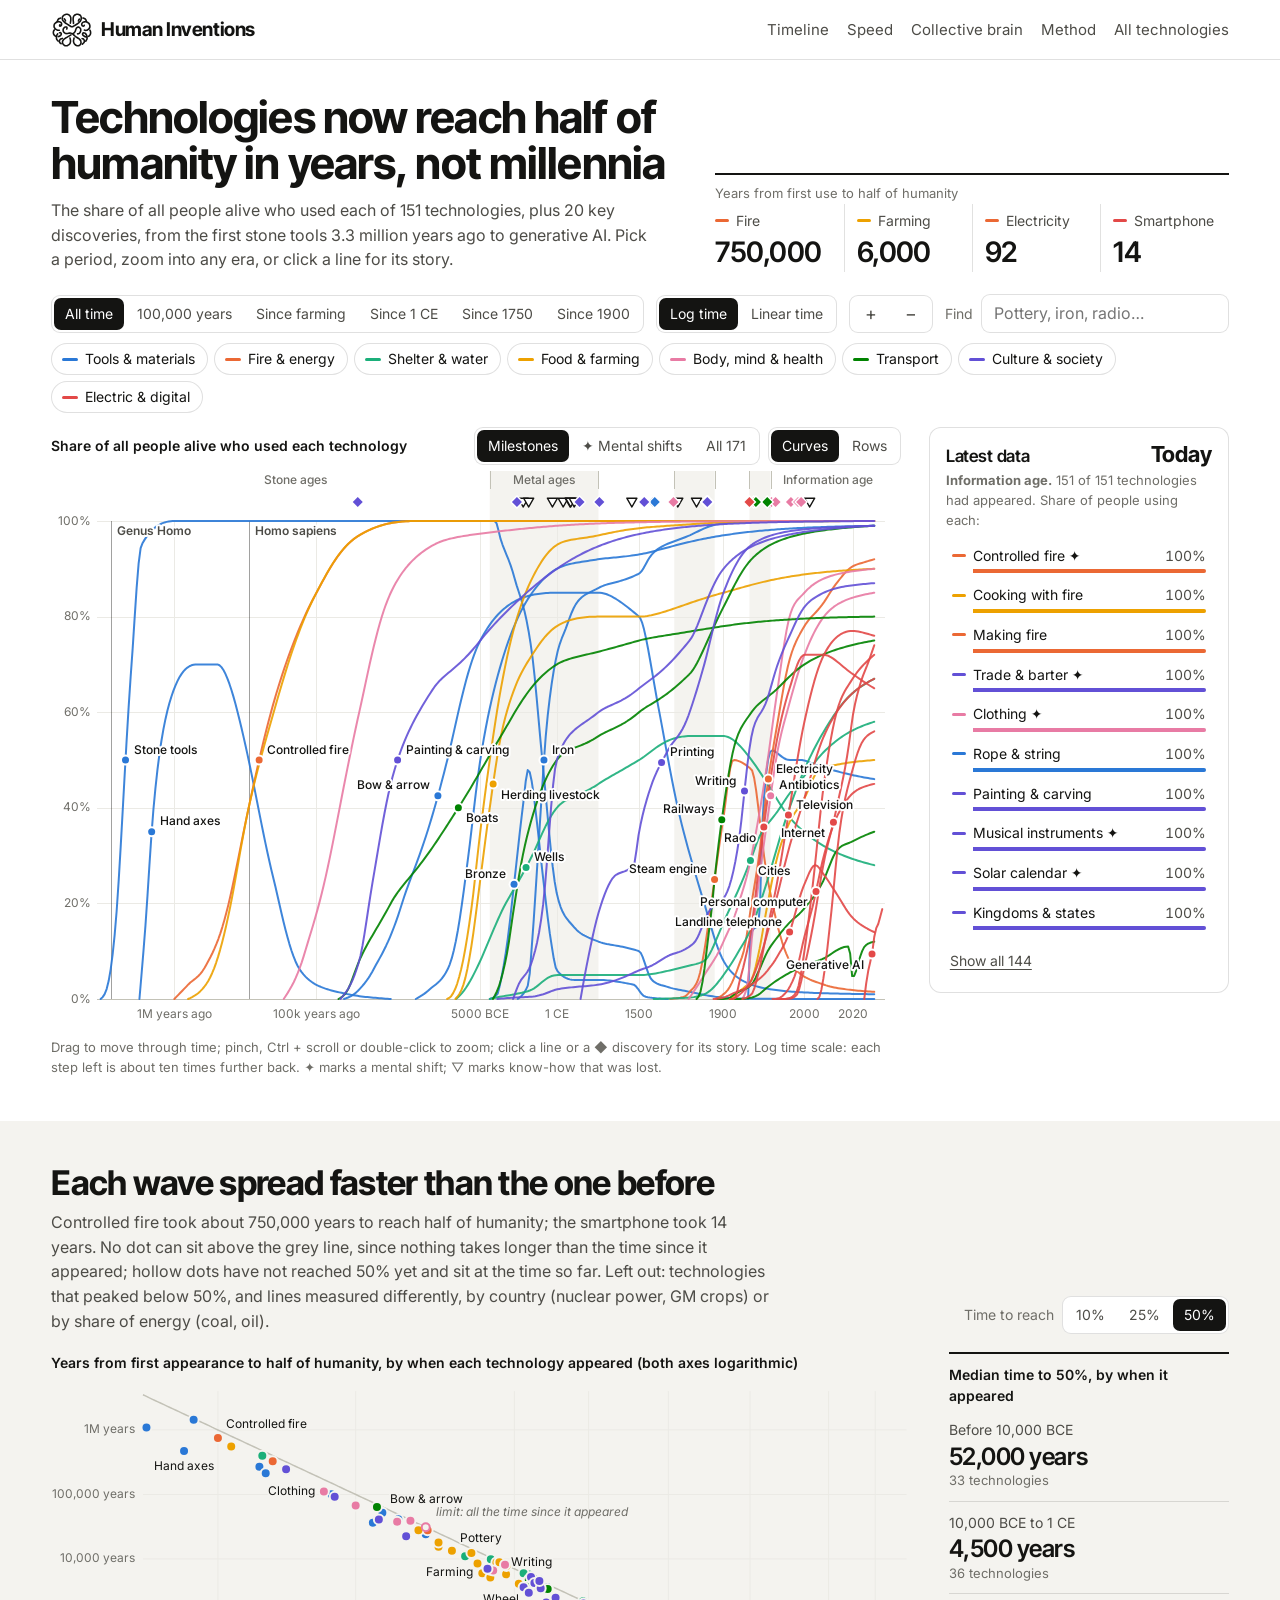
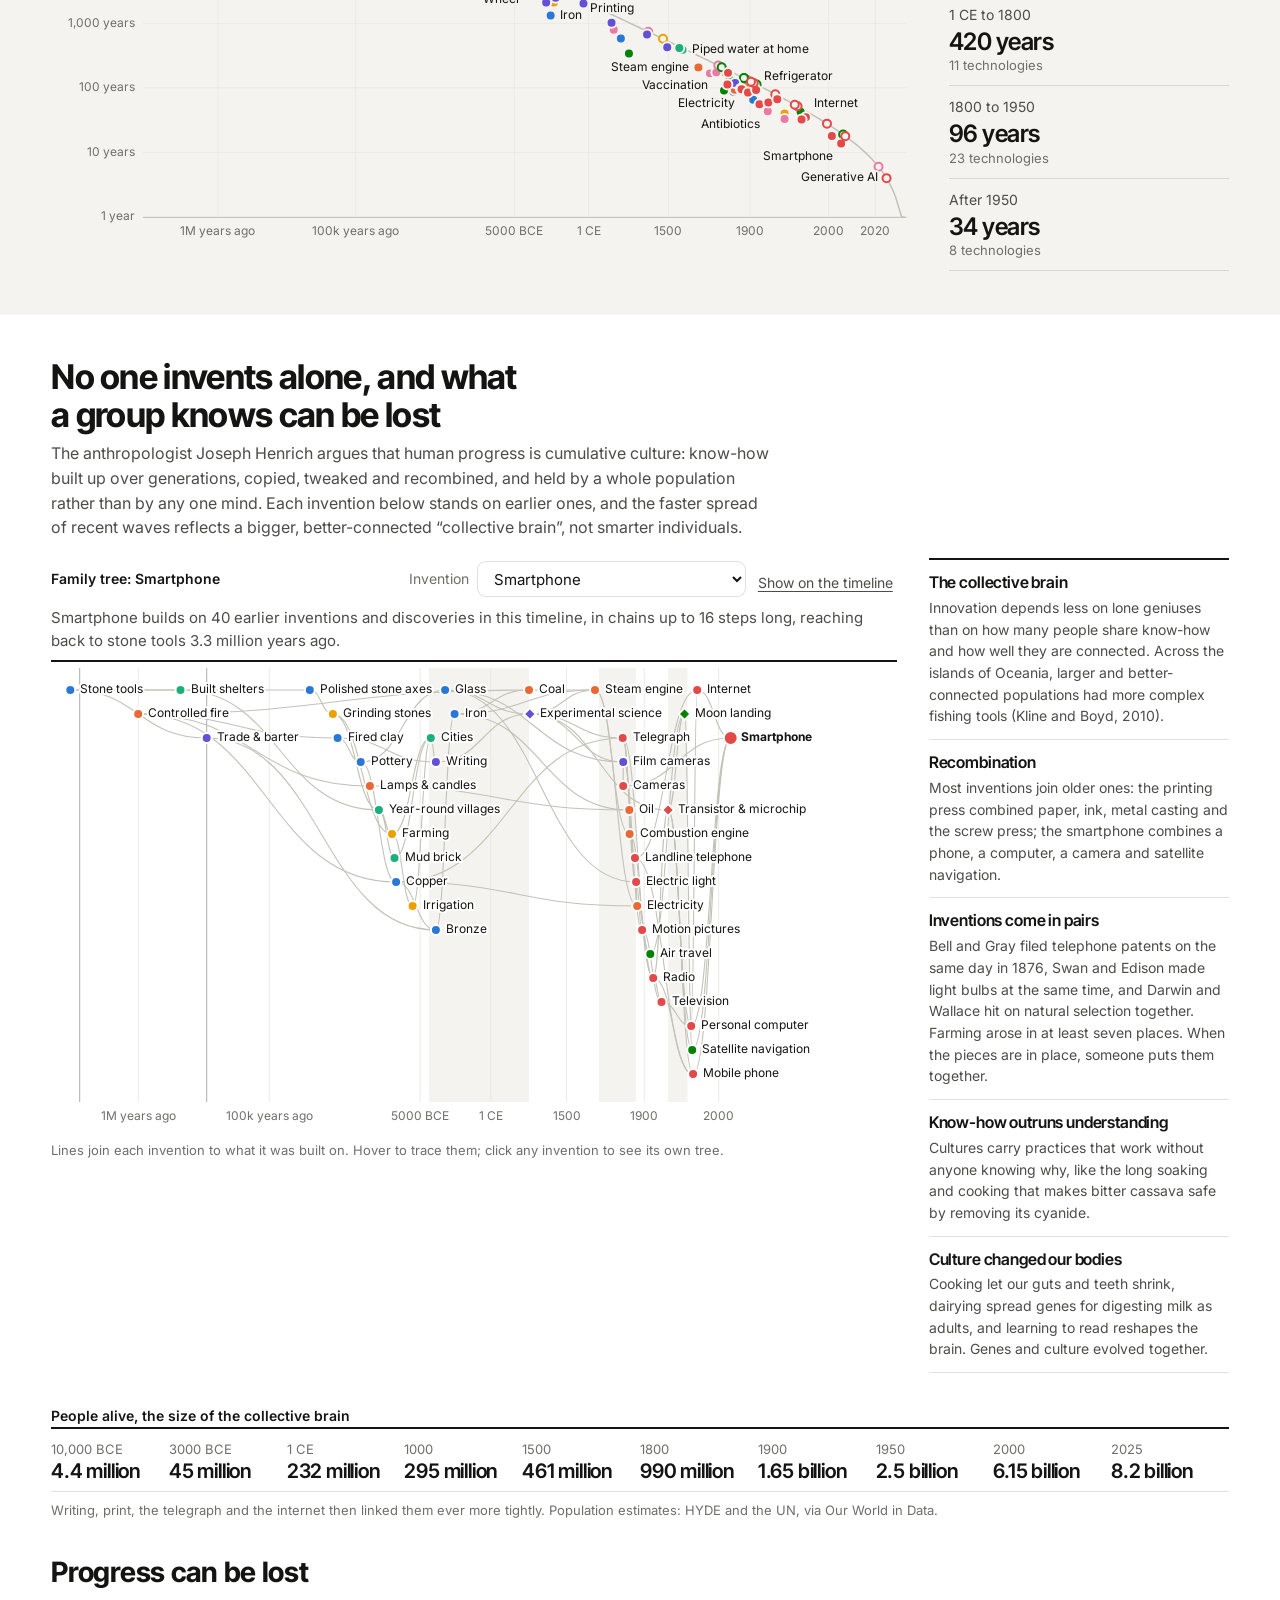
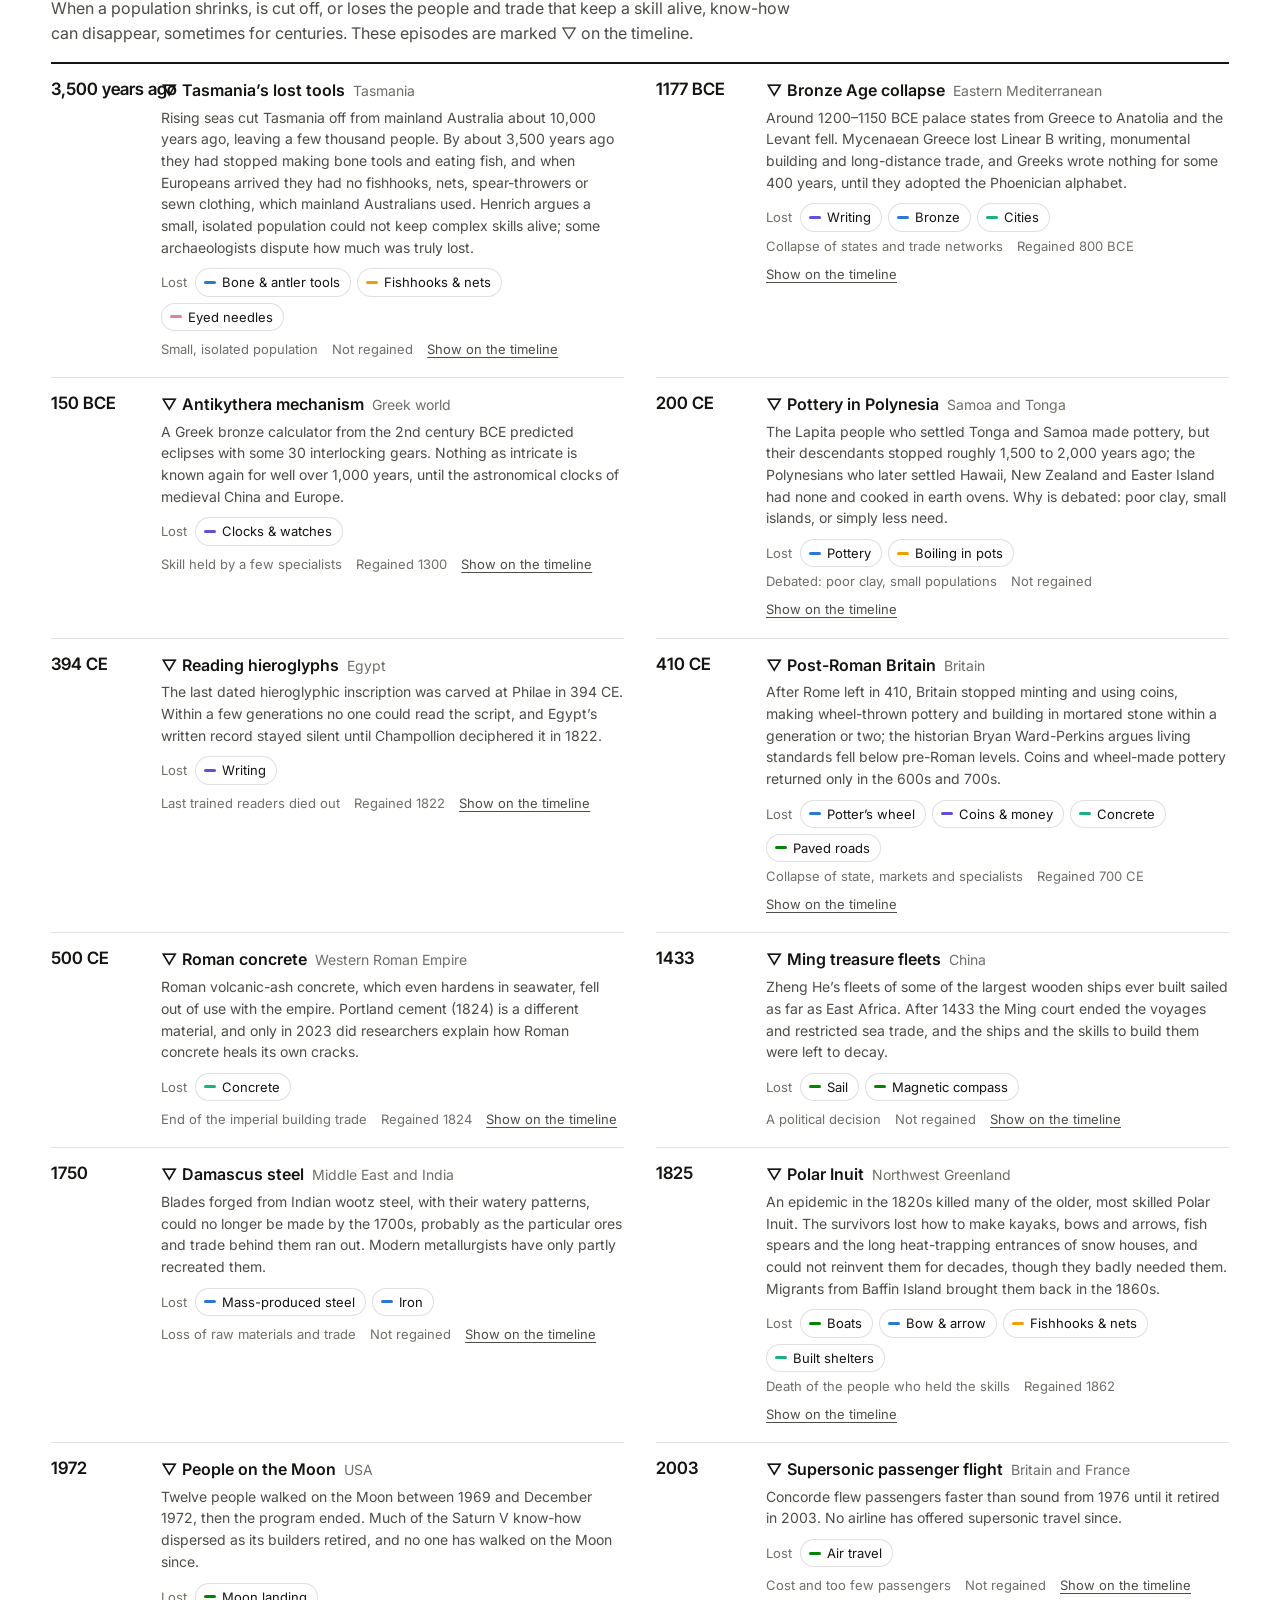
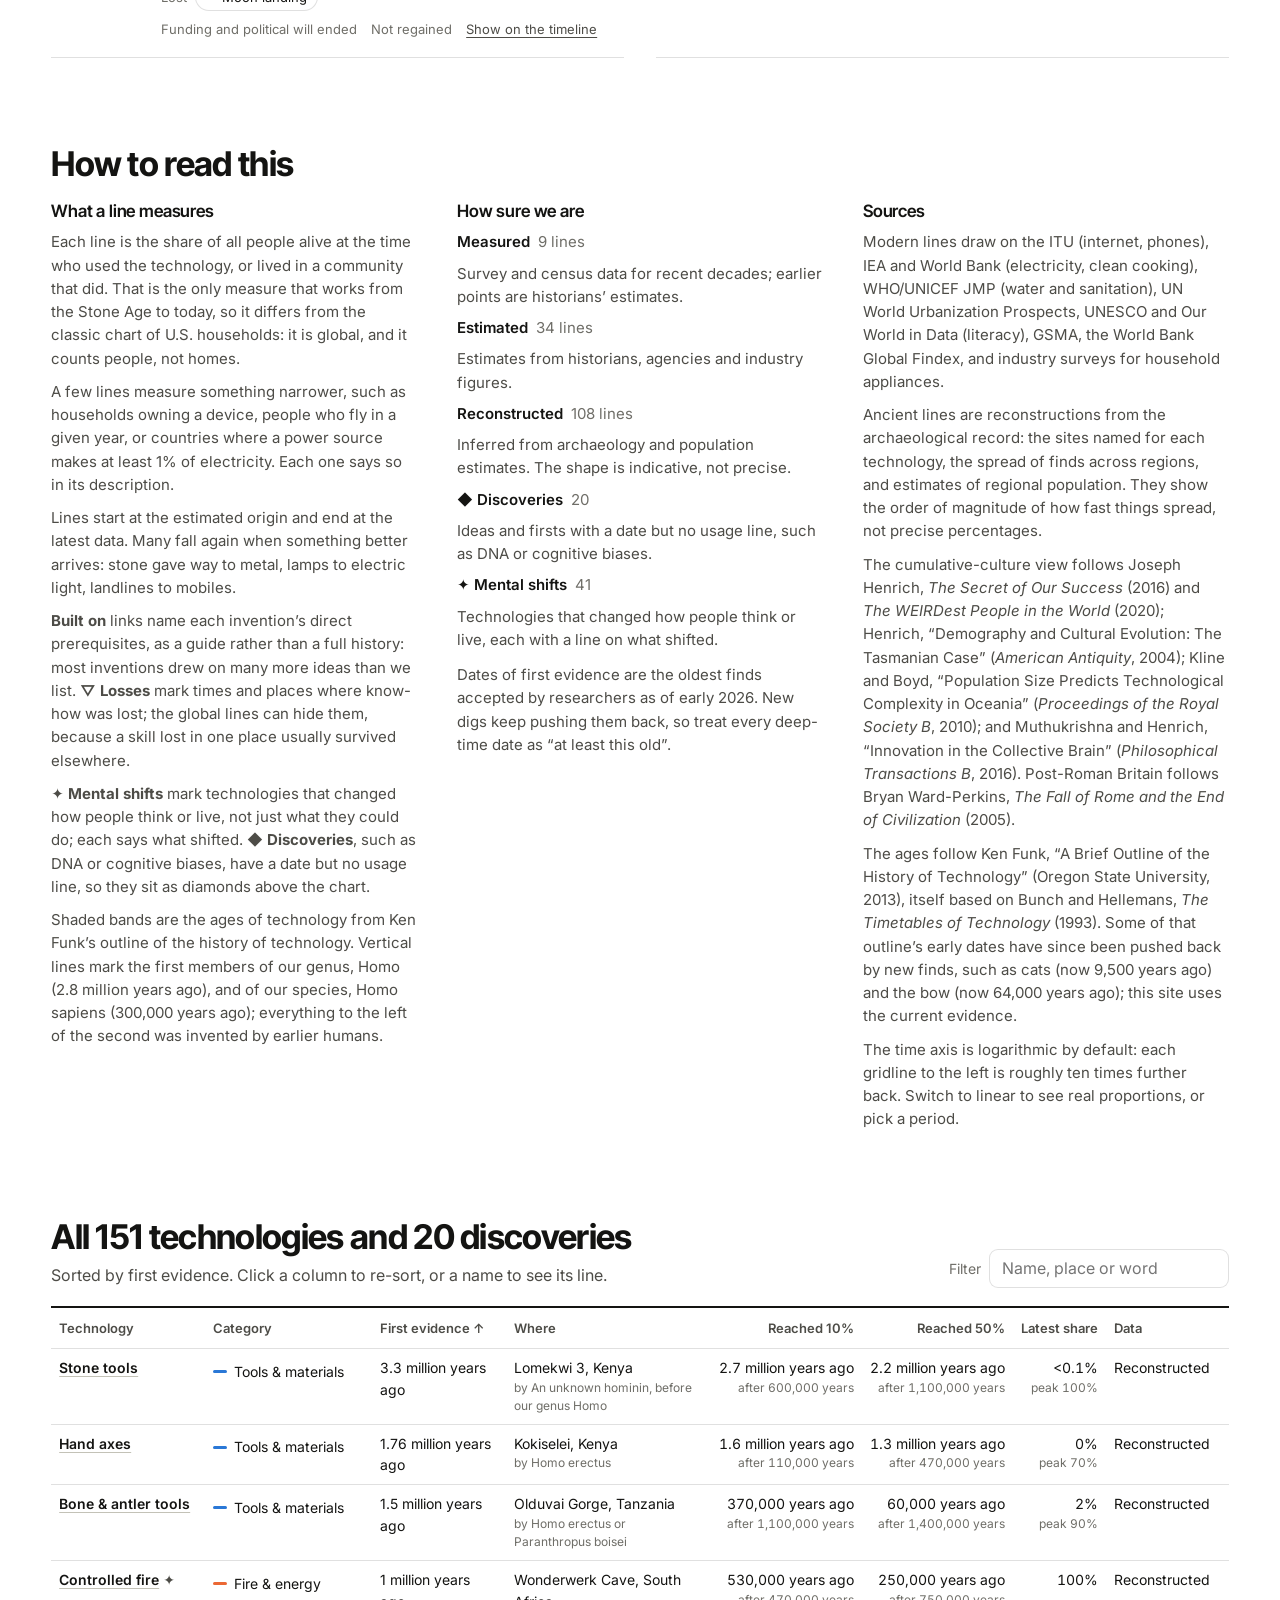
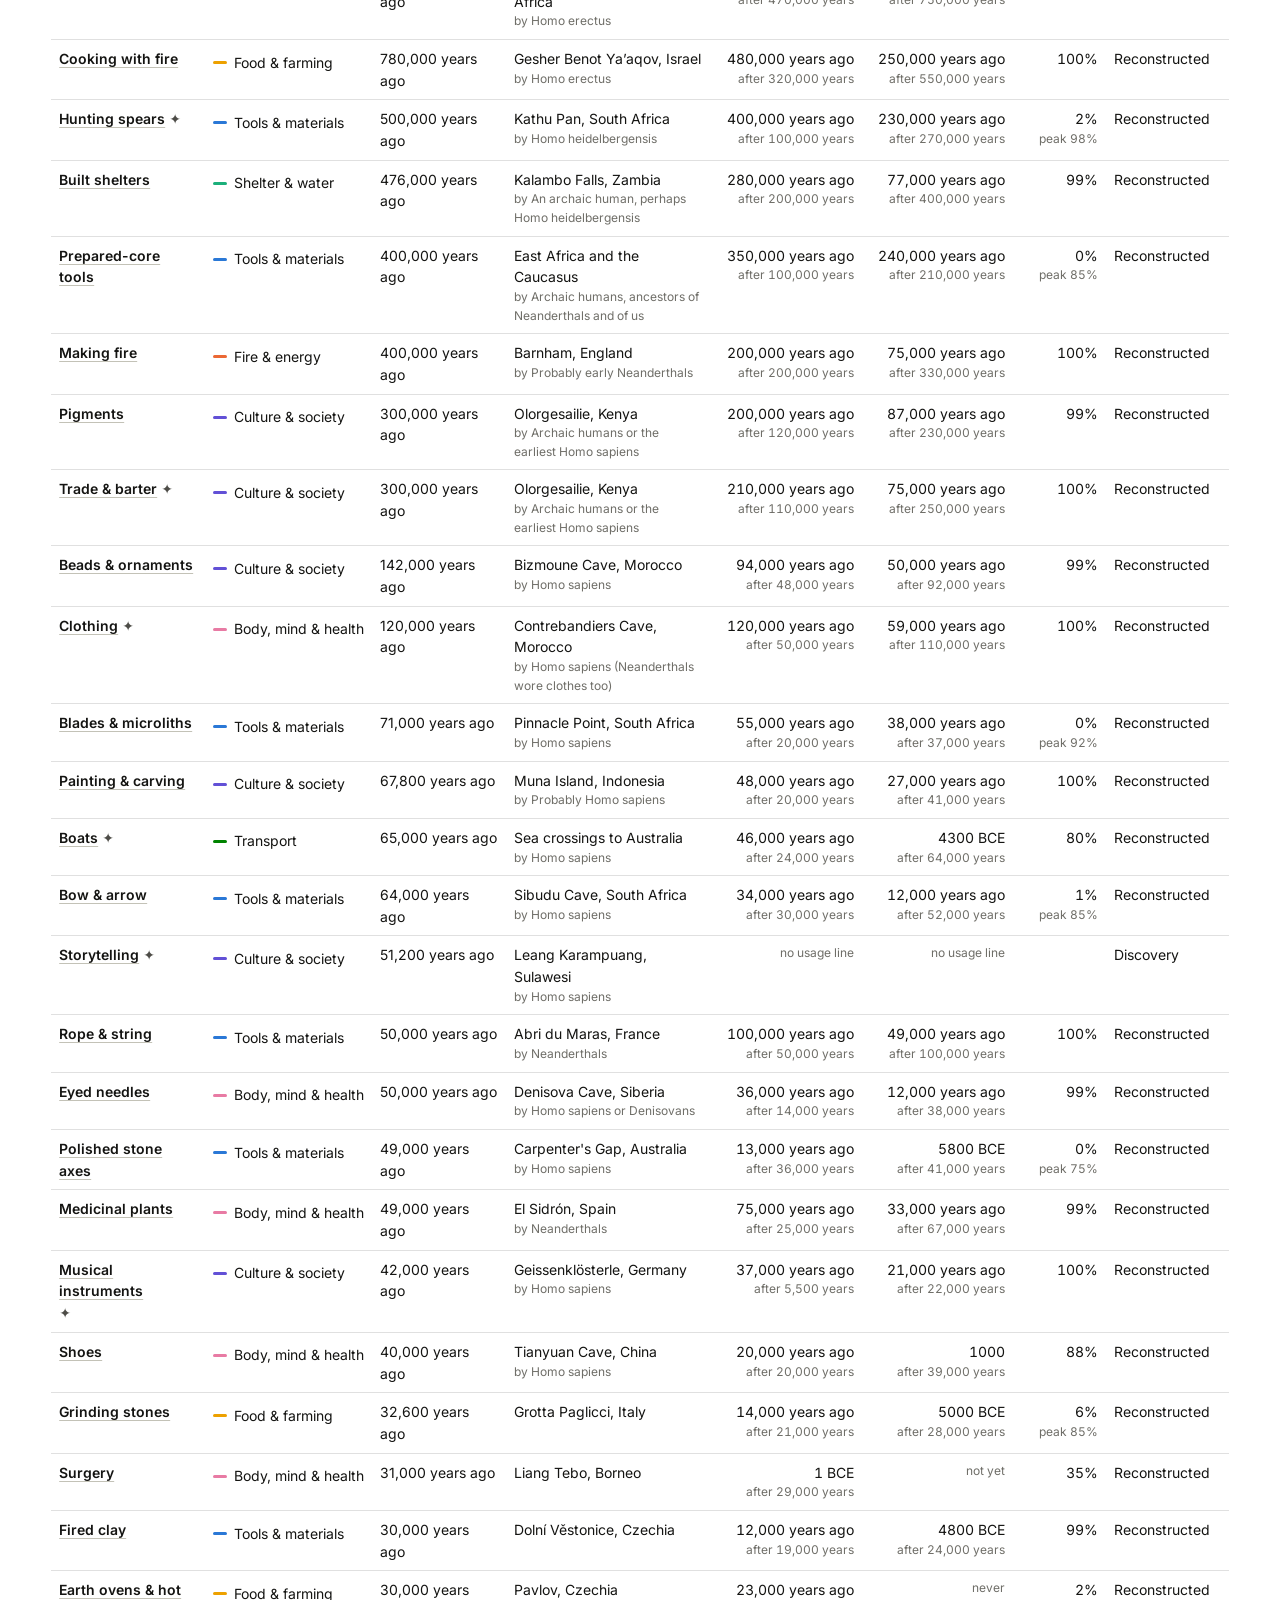
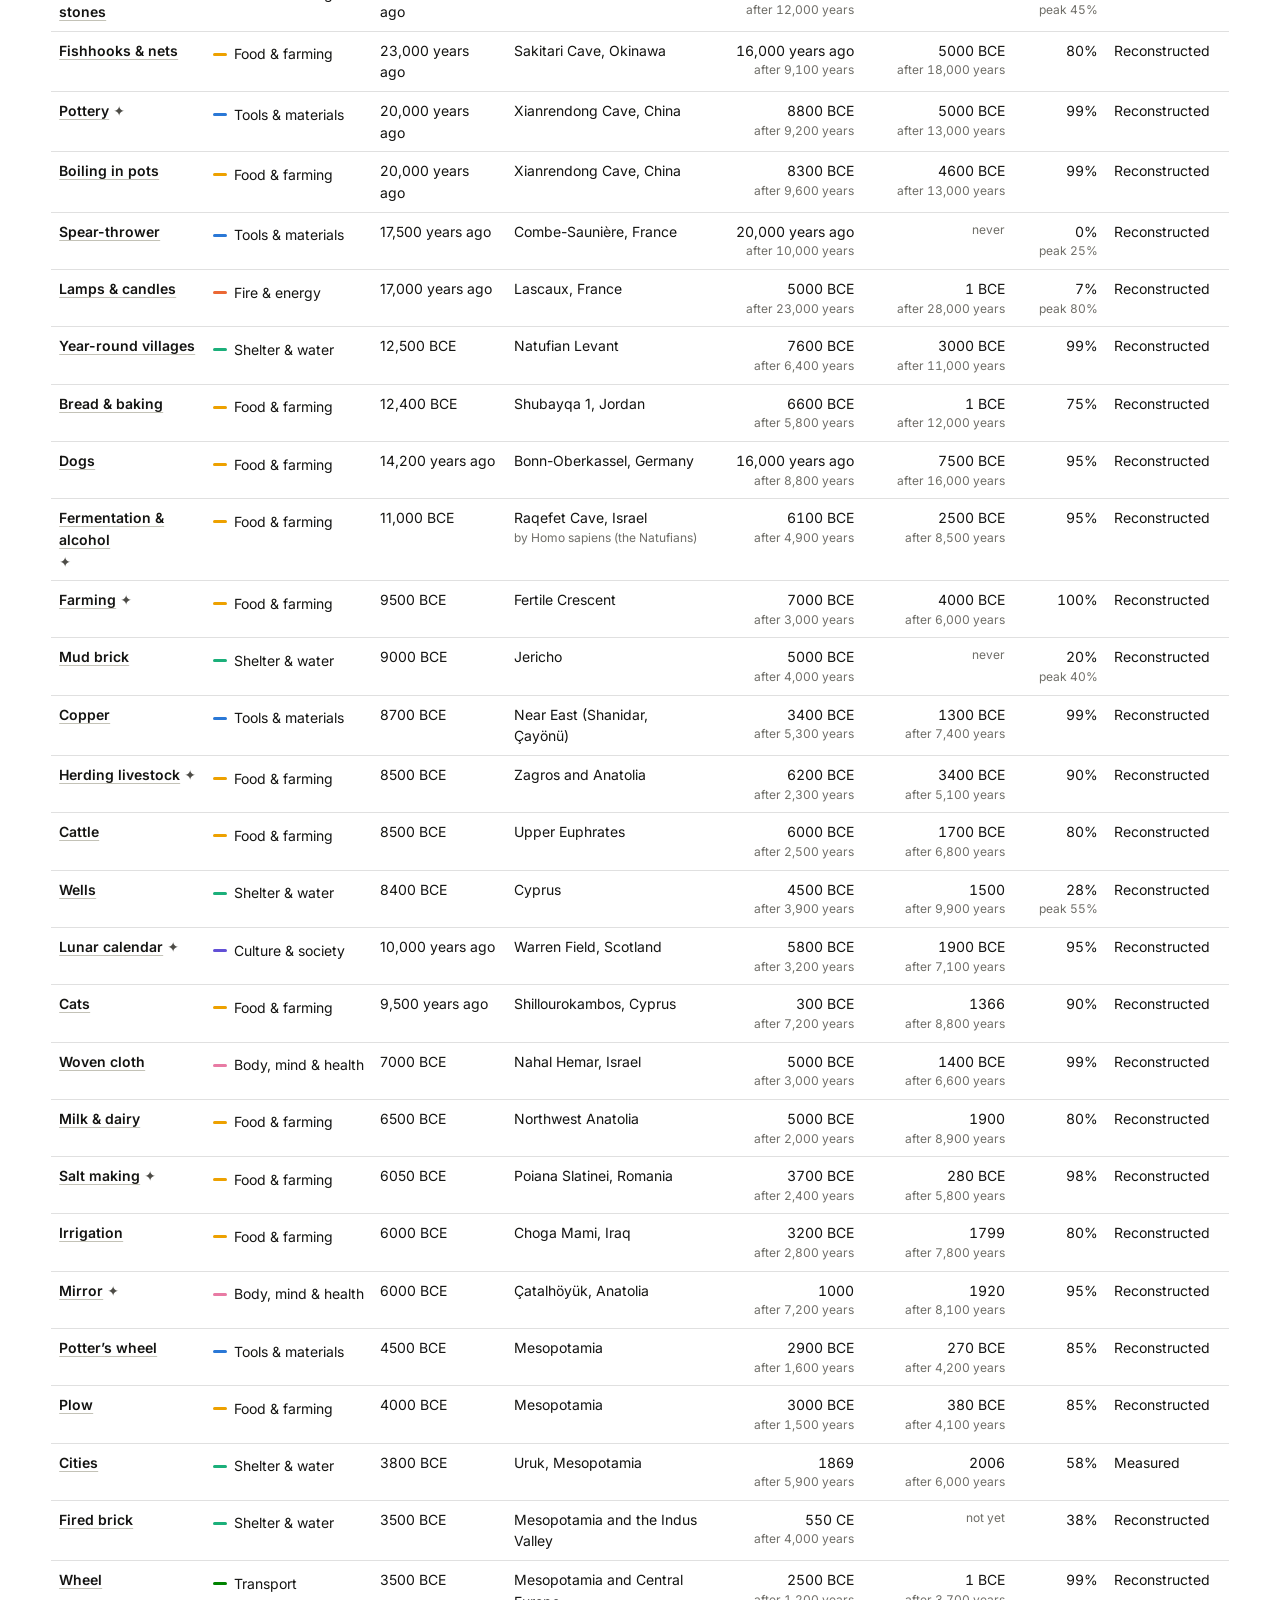
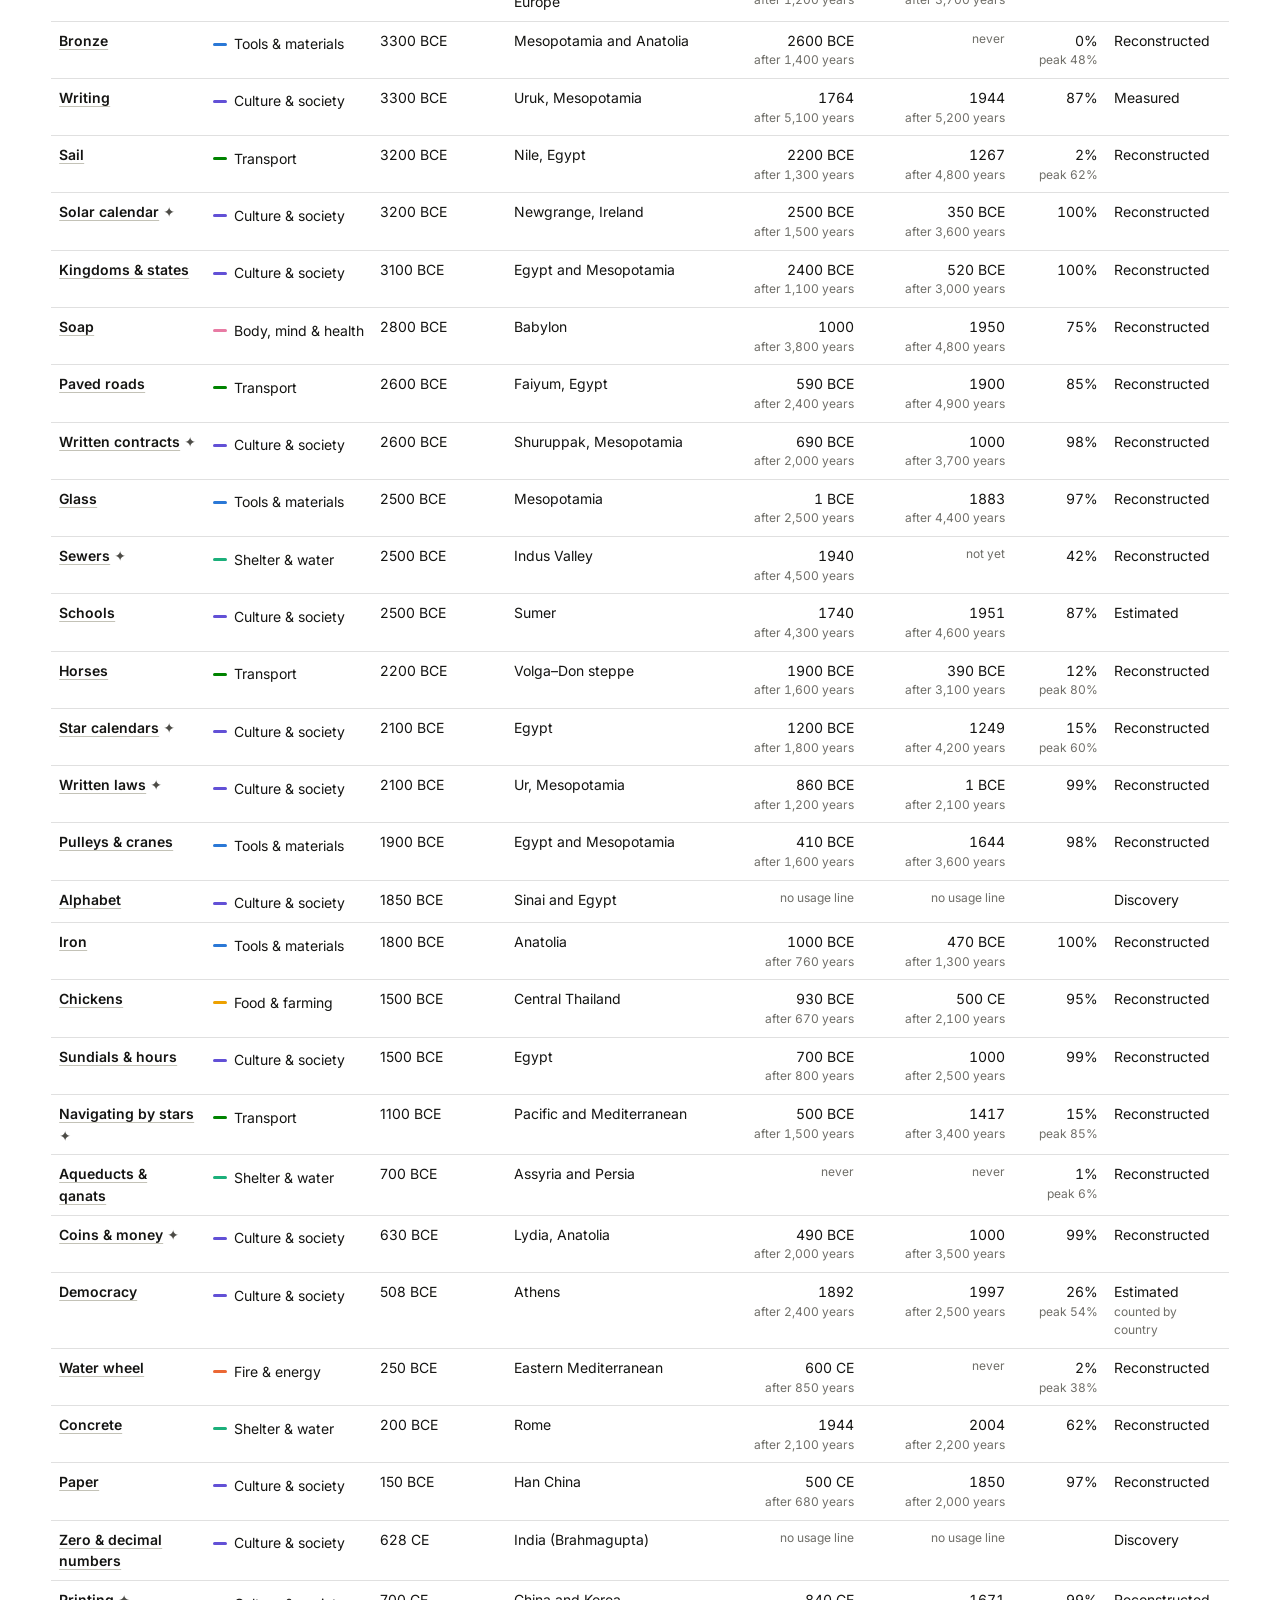
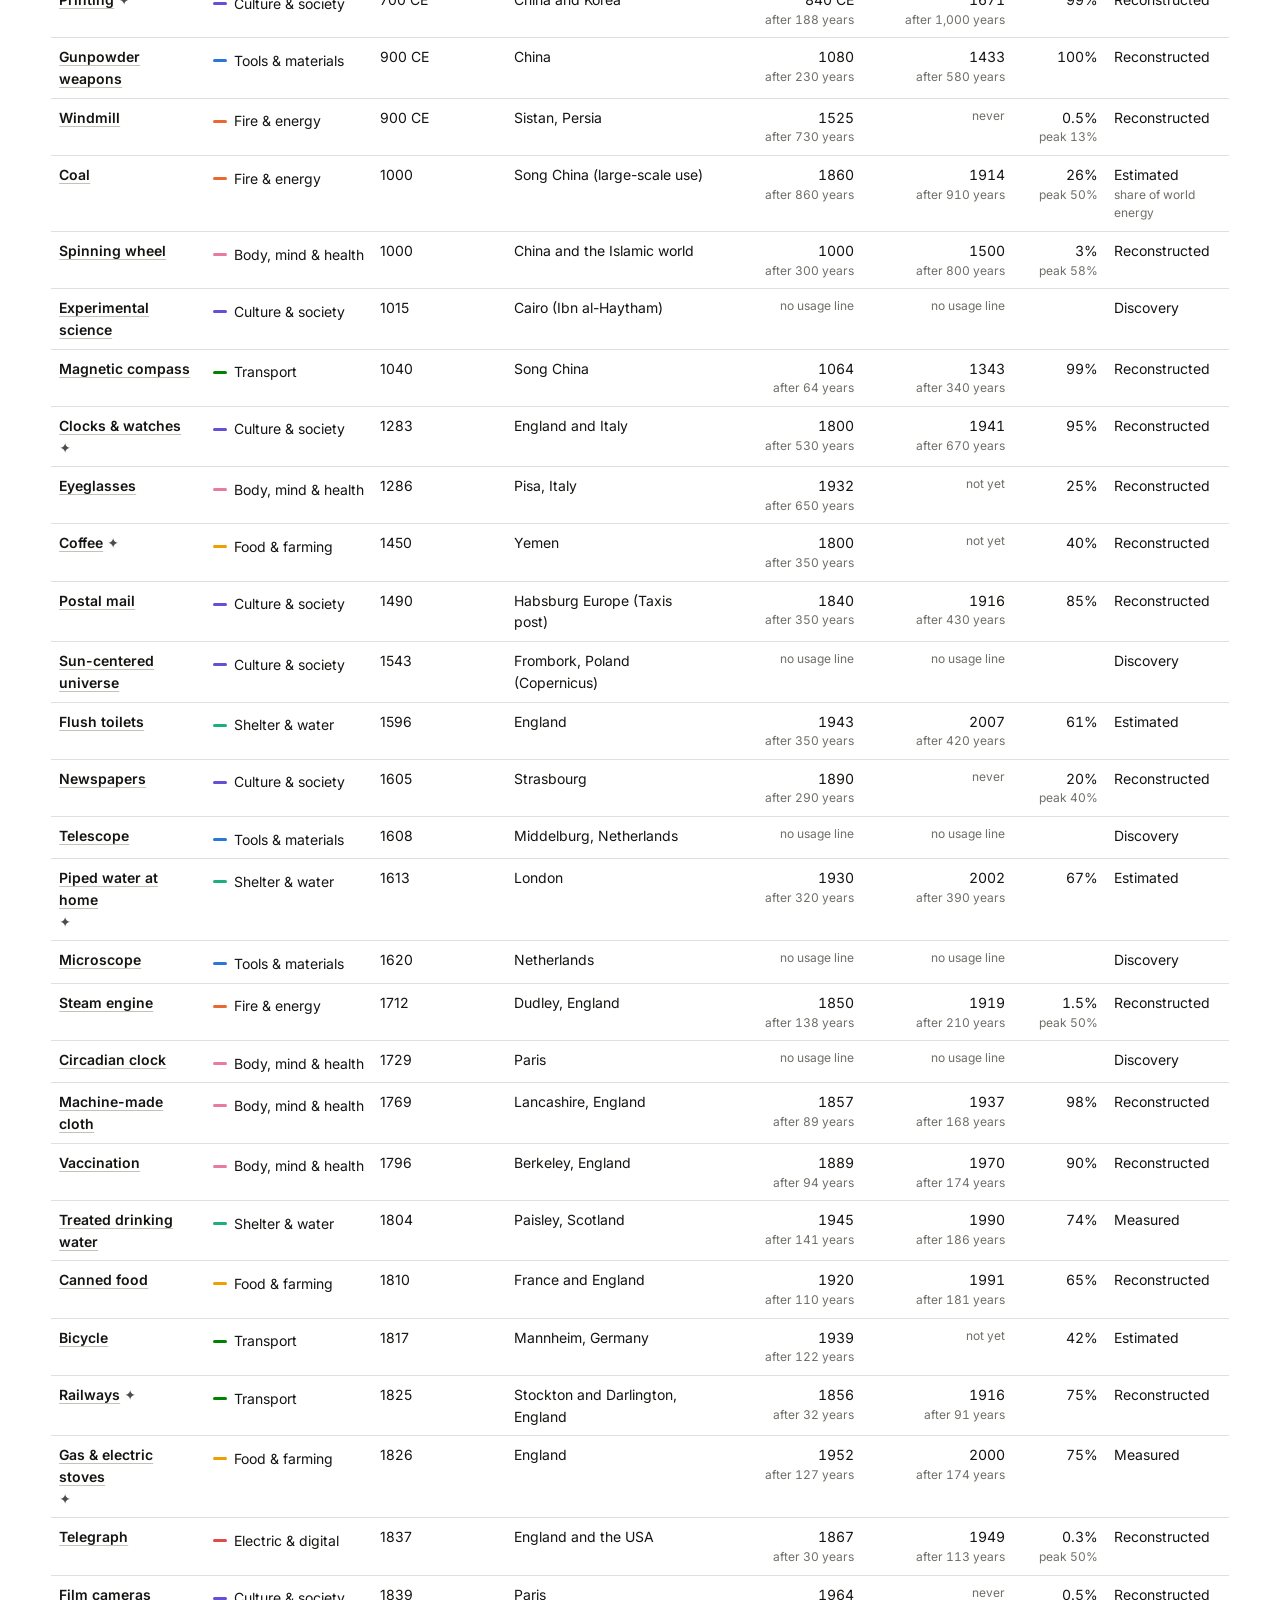
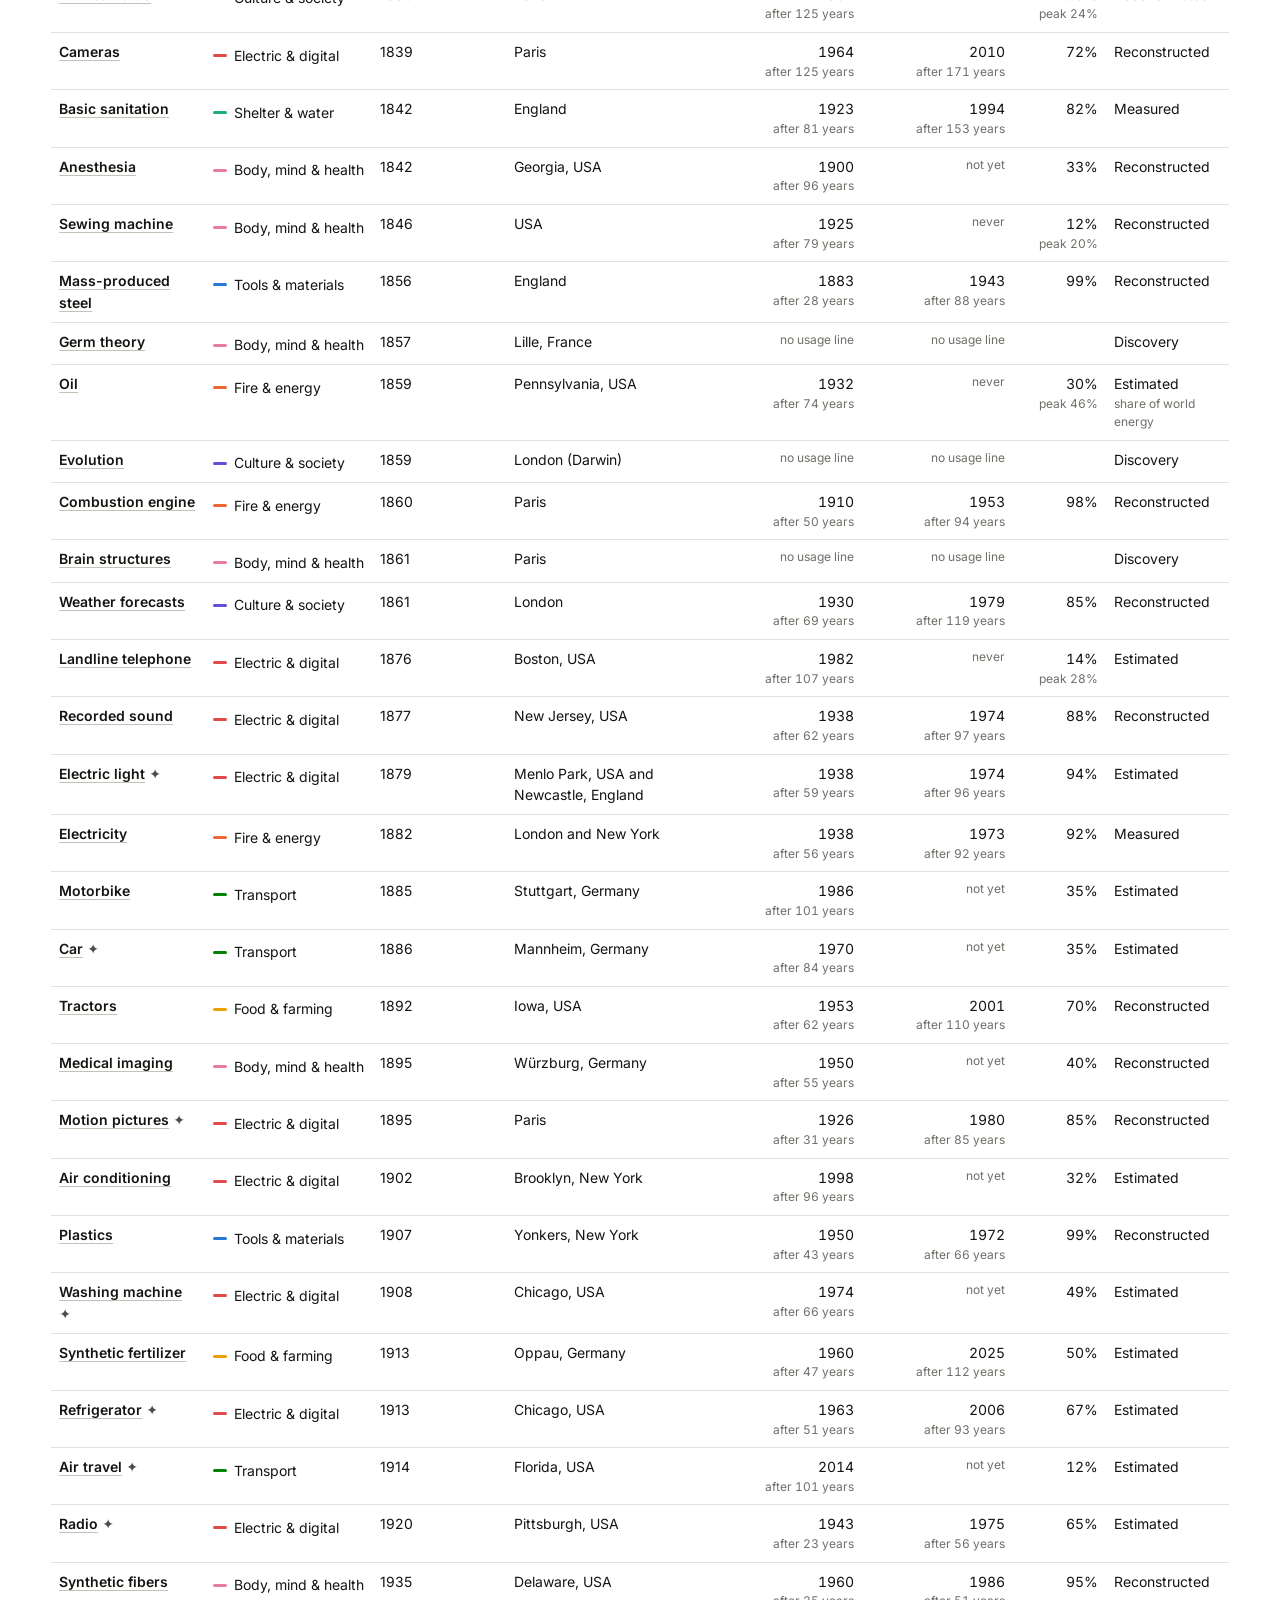
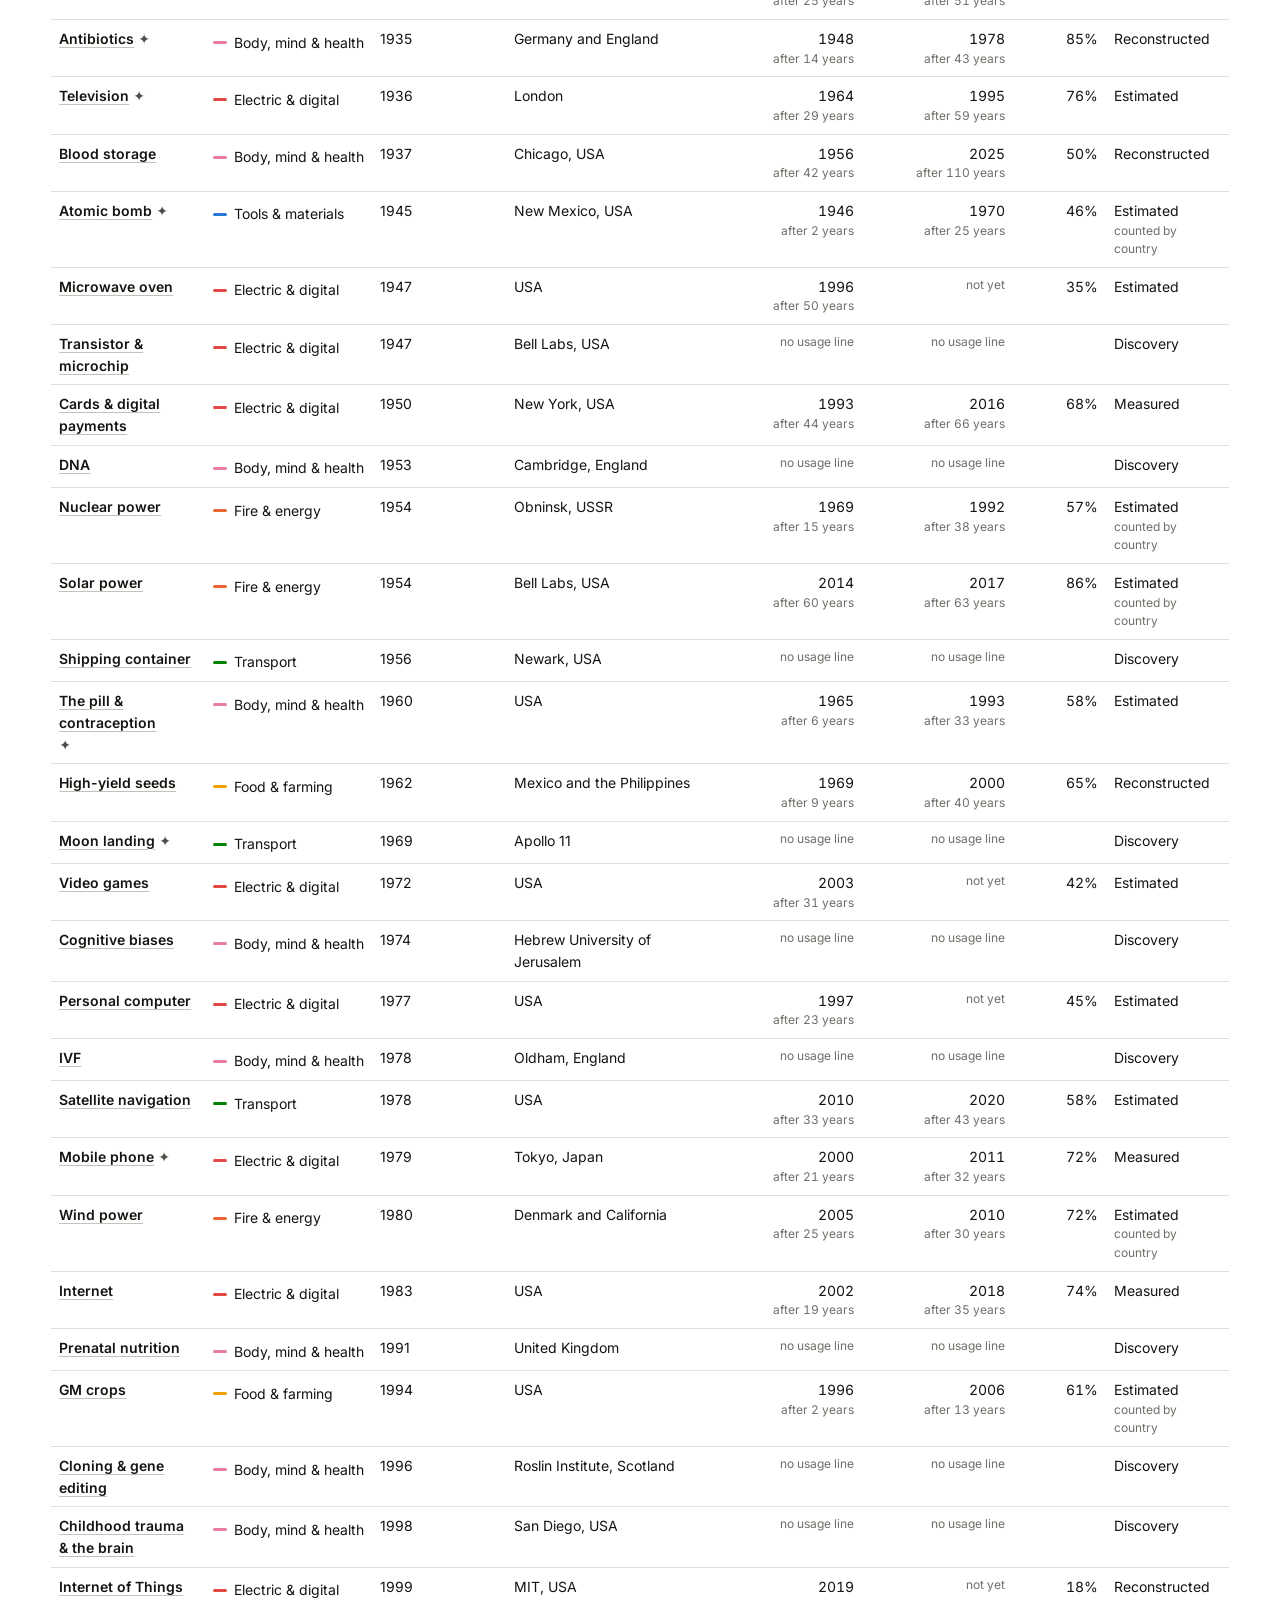
==== index.html @ f8e00541 "Human Inventions website An interactive timeline of how technologies spread through humanity, from t" ====
<!DOCTYPE html>
<html lang="en">
<head>
<meta charset="utf-8">
<meta name="viewport" content="width=device-width, initial-scale=1">
<title>Human Inventions</title>
<meta name="description" content="How quickly 151 technologies spread through humanity, from the first stone tools 3.3 million years ago to generative AI.">
<meta property="og:type" content="website">
<meta property="og:title" content="Human Inventions">
<meta property="og:description" content="How quickly 151 technologies spread through humanity, from the first stone tools 3.3 million years ago to generative AI.">
<meta property="og:url" content="https://y87cbw5jrm-svg.github.io/human-inventions/">
<meta property="og:image" content="https://y87cbw5jrm-svg.github.io/human-inventions/og.png">
<meta name="twitter:card" content="summary_large_image">
<link rel="icon" href="data:image/svg+xml,%3Csvg xmlns='http://www.w3.org/2000/svg' viewBox='-40 -110 1080 1080'%3E%3Cstyle%3Epath%7Bfill:none;stroke:%23141412;stroke-width:64;stroke-linecap:round;stroke-linejoin:round%7D%40media %28prefers-color-scheme:dark%29%7Bpath%7Bstroke:%23f0efec%7D%7D%3C/style%3E%3Cpath d='M761.0 142.0C766.4 143.9 784.6 149.4 793.4 153.4C802.2 157.5 807.7 161.1 813.6 166.3C819.5 171.6 825.1 179.6 828.7 184.9C832.4 190.1 833.8 193.9 835.5 198.1C837.2 202.3 838.5 205.9 839.1 210.2C839.8 214.4 840.4 219.9 839.7 223.4C839.0 226.8 836.9 229.2 834.9 230.8C832.8 232.4 834.3 232.3 827.3 233.0C820.3 233.8 802.5 233.9 793.1 235.4C783.6 236.9 777.8 238.7 770.6 242.1C763.4 245.6 755.4 250.5 749.7 255.9C744.0 261.3 739.3 268.6 736.5 274.4C733.6 280.3 732.9 285.8 732.4 291.0C732.0 296.3 732.3 301.0 733.8 306.0C735.2 311.0 737.9 316.4 741.1 320.9C744.2 325.4 748.7 330.2 752.7 333.2C756.7 336.1 760.9 338.0 765.2 338.7C769.4 339.3 774.5 338.6 778.3 337.0C782.1 335.3 785.6 332.4 788.0 328.9C790.5 325.4 792.2 318.1 793.0 316.0'/%3E%3Cpath d='M226.0 144.0C220.8 146.1 203.1 152.0 194.8 156.5C186.6 160.9 182.1 164.9 176.5 170.7C170.9 176.5 165.2 183.5 161.2 191.5C157.2 199.5 153.8 212.9 152.6 218.8C151.3 224.7 152.6 224.9 153.6 227.1C154.5 229.2 151.2 230.5 158.4 231.7C165.6 232.9 187.4 233.2 196.8 234.2C206.1 235.2 208.5 235.8 214.5 237.9C220.4 239.9 227.2 242.7 232.3 246.2C237.4 249.7 241.8 254.3 244.9 258.9C248.0 263.4 249.7 268.2 250.9 273.5C252.1 278.8 252.6 284.8 252.2 290.6C251.9 296.3 250.6 302.6 248.7 308.1C246.7 313.6 243.2 319.9 240.6 323.7C238.1 327.6 236.2 329.1 233.6 331.1C231.0 333.1 228.1 334.8 225.1 335.9C222.2 337.0 218.8 337.7 216.2 337.7C213.6 337.7 211.3 336.9 209.5 335.9C207.6 335.0 206.3 333.6 205.4 331.8C204.4 329.9 203.1 329.1 203.9 325.0C204.6 320.8 209.0 310.0 210.0 307.0'/%3E%3Cpath d='M315.0 162.0C318.5 166.2 331.8 181.1 336.2 187.2C340.5 193.3 339.8 194.3 341.1 198.6C342.4 202.9 343.5 210.6 344.0 213.0'/%3E%3Cpath d='M677.0 168.0C674.1 172.0 663.8 183.9 659.8 191.9C655.8 199.9 654.1 212.0 653.0 216.0'/%3E%3Cpath d='M460.0 266.0C461.9 253.8 469.3 214.0 471.1 192.9C472.9 171.8 471.2 150.5 470.6 139.2C470.0 127.9 469.3 130.1 467.6 124.9C465.9 119.7 463.0 113.0 460.5 107.9C458.1 102.9 455.8 98.7 452.8 94.5C449.9 90.3 447.7 87.0 443.1 82.7C438.5 78.4 431.3 72.6 425.1 68.5C419.0 64.5 412.7 60.8 406.2 58.4C399.6 56.0 393.0 54.9 386.0 54.1C379.0 53.3 371.0 53.0 364.1 53.5C357.1 54.0 352.0 54.6 344.3 57.1C336.6 59.5 324.8 64.8 317.9 68.3C311.1 71.8 308.3 74.0 303.3 78.1C298.3 82.3 292.1 88.5 287.9 93.2C283.8 98.0 280.9 102.2 278.3 106.5C275.8 110.9 274.2 114.0 272.6 119.2C271.0 124.5 269.3 131.9 268.5 138.0C267.7 144.1 267.5 150.4 267.7 156.0C267.9 161.6 268.6 166.4 269.8 171.7C271.1 176.9 272.9 182.6 275.1 187.6C277.2 192.6 279.5 196.8 282.7 201.7C285.9 206.6 286.2 208.8 294.1 217.0C302.0 225.2 316.2 239.6 330.0 250.8C343.8 262.0 352.8 268.4 376.8 284.1C400.8 299.9 455.0 334.0 474.0 345.3C493.1 356.6 485.7 350.7 491.0 352.0C496.3 353.3 501.4 353.2 505.8 353.0C510.1 352.7 513.2 351.8 517.2 350.3C521.1 348.9 512.2 355.0 529.7 344.3C547.2 333.7 602.2 299.3 622.1 286.5C642.1 273.7 641.3 273.7 649.3 267.6C657.2 261.6 663.7 256.0 669.8 250.4C675.8 244.7 680.5 239.9 685.6 233.8C690.8 227.7 696.6 220.1 700.8 213.7C704.9 207.4 707.6 202.7 710.5 195.9C713.4 189.1 716.4 180.8 718.2 172.8C719.9 164.8 720.7 156.4 720.8 148.0C720.9 139.7 720.5 130.6 719.0 122.8C717.5 114.9 714.8 107.4 711.7 101.0C708.7 94.7 705.1 89.5 700.9 84.7C696.6 79.9 693.4 76.7 686.3 72.2C679.2 67.8 666.1 61.3 658.4 58.1C650.6 54.9 645.5 54.0 639.7 53.0C634.0 52.1 629.2 52.3 624.0 52.6C618.8 52.8 613.3 53.5 608.3 54.6C603.3 55.6 598.9 57.0 594.1 58.8C589.3 60.7 586.3 61.4 579.5 65.8C572.8 70.2 560.8 77.9 553.8 85.2C546.8 92.6 541.8 101.1 537.6 110.0C533.4 118.9 530.4 127.7 528.7 138.7C526.9 149.7 527.2 166.5 527.1 176.0C527.0 185.5 526.7 183.9 528.1 195.6C529.5 207.4 534.2 233.4 535.4 246.8C536.5 260.2 535.1 271.1 535.0 276.0'/%3E%3Cpath d='M374.0 406.0C375.0 403.4 379.1 394.9 380.2 390.1C381.4 385.4 381.6 381.3 381.0 377.3C380.3 373.2 378.7 368.9 376.3 365.7C373.9 362.6 370.5 360.1 366.7 358.5C362.9 356.9 358.2 356.1 353.3 356.3C348.4 356.4 342.6 357.5 337.5 359.3C332.3 361.2 327.3 363.9 322.3 367.4C317.4 370.9 311.7 376.3 307.8 380.4C304.0 384.6 301.5 388.2 299.1 392.1C296.7 396.0 294.8 399.8 293.2 403.8C291.6 407.9 290.4 412.0 289.5 416.6C288.7 421.1 287.5 424.2 288.0 431.1C288.4 437.9 290.5 451.1 292.2 457.6C293.8 464.2 295.6 466.2 297.9 470.3C300.2 474.4 302.8 478.3 306.0 482.2C309.3 486.1 313.2 490.1 317.4 493.7C321.5 497.2 326.3 500.5 331.1 503.3C335.9 506.1 341.1 508.4 346.2 510.3C351.4 512.1 355.0 513.5 362.0 514.3C369.0 515.0 375.8 516.1 388.0 514.5C400.2 512.9 423.7 506.8 435.1 504.8C446.4 502.9 449.2 502.7 456.1 502.7C463.0 502.7 469.6 503.2 476.5 504.8C483.4 506.3 490.1 508.5 497.4 512.1C504.7 515.7 510.6 518.1 520.3 526.2C530.1 534.4 546.1 551.9 556.0 561.0C565.9 570.2 561.6 568.3 579.4 581.1C597.2 593.8 644.7 624.6 662.8 637.6C680.9 650.6 680.7 651.1 687.9 659.0C695.2 667.0 702.3 678.7 706.2 685.5C710.1 692.2 710.1 694.7 711.4 699.5C712.8 704.2 713.7 708.9 714.3 714.0C714.8 719.1 715.0 724.7 714.8 730.0C714.5 735.3 713.8 740.7 712.7 745.8C711.5 750.9 709.9 756.0 708.0 760.7C706.1 765.3 703.8 769.7 701.2 773.6C698.5 777.5 695.3 781.0 692.0 784.0C688.7 787.1 685.7 789.5 681.4 792.1C677.1 794.7 671.0 797.7 666.3 799.6C661.5 801.5 657.5 802.7 652.7 803.6C648.0 804.4 642.9 804.7 638.0 804.7C633.0 804.7 630.5 805.4 623.1 803.5C615.7 801.6 601.9 797.7 593.7 793.4C585.4 789.2 579.1 782.9 573.6 778.0C568.1 773.1 564.9 770.1 560.5 764.0C556.1 757.9 550.9 748.8 547.3 741.4C543.7 734.0 540.9 726.2 539.0 719.4C537.1 712.7 536.4 707.4 536.0 700.8C535.6 694.3 534.6 693.3 536.7 680.0C538.9 666.7 547.0 630.8 549.0 621.0'/%3E%3Cpath d='M78.0 428.0C75.5 432.2 66.3 446.5 62.8 453.0C59.3 459.5 58.4 461.4 57.1 466.9C55.8 472.4 55.1 478.7 55.0 486.0C55.0 493.4 55.6 503.6 56.8 510.8C58.0 518.1 60.2 524.0 62.5 529.3C64.7 534.6 66.6 537.8 70.3 542.7C74.0 547.6 78.6 553.0 84.6 558.5C90.5 564.1 102.4 573.1 106.0 576.0'/%3E%3Cpath d='M795.0 430.0C798.0 431.3 807.6 436.4 813.2 438.1C818.9 439.8 823.2 440.4 828.9 440.3C834.6 440.1 841.0 439.0 847.6 437.1C854.2 435.2 861.7 432.4 868.4 428.9C875.1 425.5 881.9 421.0 887.8 416.3C893.8 411.6 899.4 406.2 904.3 400.5C909.2 394.8 914.0 388.1 917.4 381.9C920.7 375.8 922.9 369.9 924.5 363.6C926.1 357.3 926.7 351.1 926.8 344.0C926.9 336.9 926.1 328.2 925.1 321.1C924.1 314.1 922.7 307.6 920.7 301.7C918.7 295.9 916.1 291.1 913.0 286.0C909.9 280.9 906.2 275.9 901.9 271.1C897.6 266.4 897.0 264.0 887.4 257.7C877.7 251.3 851.2 237.1 844.0 233.0'/%3E%3Cpath d='M927.0 433.0C928.8 436.6 935.5 448.7 938.1 454.8C940.6 460.8 941.1 462.1 942.1 469.1C943.2 476.1 944.3 488.4 944.3 497.0C944.3 505.6 943.8 513.3 942.0 520.4C940.3 527.6 937.7 533.2 933.9 540.0C930.1 546.8 923.7 555.8 919.1 561.3C914.6 566.9 911.4 569.8 906.5 573.3C901.6 576.7 892.7 580.5 890.0 582.0'/%3E%3Cpath d='M198.0 435.0C194.8 435.3 184.9 437.0 178.9 437.1C172.8 437.1 167.4 436.6 161.7 435.5C156.0 434.4 150.3 432.7 144.7 430.3C139.1 428.0 134.1 425.4 128.0 421.5C121.8 417.5 113.8 411.6 108.0 406.6C102.2 401.7 97.6 397.1 93.1 391.6C88.6 386.1 84.1 379.5 80.9 373.6C77.8 367.8 75.7 362.3 74.1 356.6C72.6 350.8 72.0 344.9 71.8 339.0C71.5 333.1 71.5 327.6 72.5 321.0C73.4 314.4 75.4 305.5 77.4 299.2C79.4 293.0 80.5 289.1 84.4 283.4C88.4 277.7 90.5 273.4 101.1 265.0C111.7 256.6 140.2 238.3 148.0 233.0'/%3E%3Cpath d='M202.0 494.0C205.4 493.8 217.5 492.7 222.1 493.0C226.7 493.3 227.4 494.5 229.7 495.8C232.1 497.1 234.3 498.9 236.1 500.8C237.9 502.7 239.4 504.9 240.7 507.5C241.9 510.1 243.0 513.1 243.6 516.3C244.1 519.5 244.3 523.4 244.1 526.7C243.9 530.0 244.1 531.7 242.2 535.9C240.4 540.1 237.2 546.7 232.9 551.8C228.6 556.9 222.4 562.4 216.6 566.6C210.8 570.7 205.7 573.4 198.1 576.6C190.5 579.9 175.5 584.4 171.0 586.0'/%3E%3Cpath d='M538.0 507.0C541.3 503.8 551.9 494.6 557.6 487.9C563.3 481.2 568.1 473.9 572.2 466.9C576.3 459.9 577.7 457.0 582.0 445.8C586.3 434.6 593.6 410.5 598.0 399.6C602.5 388.8 605.4 385.5 608.9 380.7C612.5 375.8 615.7 373.4 619.3 370.6C623.0 367.9 626.7 365.7 630.7 364.0C634.7 362.4 638.8 361.3 643.1 360.8C647.4 360.3 652.4 360.5 656.7 361.0C660.9 361.6 664.4 362.6 668.3 364.1C672.2 365.7 676.2 367.8 679.8 370.4C683.5 373.0 687.0 376.2 690.2 379.7C693.3 383.3 696.5 387.6 698.9 391.6C701.3 395.5 703.1 399.4 704.7 403.5C706.2 407.7 707.5 409.2 708.2 416.5C708.8 423.7 709.0 439.3 708.5 446.9C707.9 454.5 706.5 457.2 704.9 462.1C703.4 466.9 701.7 471.2 699.2 476.1C696.7 480.9 693.2 486.8 690.1 491.3C686.9 495.9 683.5 499.9 680.2 503.2C676.8 506.6 673.6 509.2 669.9 511.6C666.2 514.0 661.7 516.3 657.9 517.8C654.0 519.4 650.9 520.1 646.7 520.7C642.6 521.2 635.3 520.9 633.0 521.0'/%3E%3Cpath d='M159.0 520.0C156.7 523.5 149.2 533.5 145.4 540.7C141.7 547.9 139.1 554.6 136.5 563.2C133.9 571.7 131.2 582.7 129.9 592.0C128.6 601.3 128.2 611.0 128.5 618.9C128.8 626.8 130.0 633.0 131.6 639.3C133.2 645.6 135.6 651.6 138.3 656.9C140.9 662.2 142.7 664.8 147.7 671.0C152.6 677.2 164.6 690.2 168.0 694.0'/%3E%3Cpath d='M476.0 545.0C468.0 550.2 448.9 563.7 427.9 576.4C406.9 589.1 368.4 609.9 350.0 621.2C331.7 632.4 325.4 638.0 317.7 643.7C309.9 649.4 307.9 651.4 303.7 655.5C299.5 659.7 295.9 663.8 292.4 668.5C288.9 673.2 285.2 678.8 282.5 683.8C279.8 688.9 277.7 692.4 276.1 698.8C274.5 705.2 272.7 714.1 272.9 722.0C273.0 730.0 274.5 738.9 276.9 746.4C279.2 753.9 282.6 760.4 287.1 767.1C291.6 773.8 297.9 781.0 304.0 786.4C310.1 791.8 317.6 796.3 323.9 799.5C330.3 802.6 334.1 804.1 342.2 805.0C350.4 806.0 364.0 806.1 372.9 805.1C381.8 804.0 388.0 802.0 395.5 798.8C403.1 795.7 411.3 790.9 418.2 786.2C425.1 781.6 431.6 776.2 437.0 770.7C442.3 765.1 446.6 759.3 450.3 752.9C454.1 746.6 457.2 739.6 459.5 732.6C461.7 725.5 463.2 718.5 464.0 710.7C464.8 703.0 464.7 694.2 464.3 686.0C463.8 677.8 463.1 672.1 461.0 661.4C459.0 650.8 453.5 628.6 452.0 622.0'/%3E%3Cpath d='M270.0 630.0C265.8 631.1 252.8 633.4 245.0 636.7C237.2 640.0 229.2 645.2 223.3 649.9C217.4 654.6 213.1 658.8 209.4 664.7C205.7 670.7 202.6 678.5 201.0 685.4C199.3 692.4 198.8 700.0 199.5 706.5C200.2 713.0 202.8 719.4 205.4 724.4C207.9 729.4 209.2 731.5 214.9 736.8C220.7 742.0 235.8 752.8 240.0 756.0'/%3E%3Cpath d='M741.0 636.0C744.5 636.6 755.8 637.1 761.9 639.5C768.1 642.0 773.4 645.8 778.0 650.8C782.6 655.8 786.8 662.7 789.6 669.7C792.3 676.7 793.8 685.7 794.4 693.0C794.9 700.3 794.1 707.6 792.8 713.5C791.6 719.3 789.4 723.6 786.7 728.1C784.0 732.5 783.2 733.7 776.5 740.2C769.9 746.6 751.9 762.5 747.0 767.0'/%3E%3Cpath d='M830.0 594.0C825.7 592.4 813.3 589.4 803.9 584.6C794.5 579.9 781.5 571.9 773.7 565.4C765.9 559.0 760.4 550.5 757.0 545.7C753.6 540.8 754.1 539.5 753.3 536.3C752.4 533.0 751.6 530.1 752.1 526.1C752.5 522.1 753.6 516.0 755.9 512.1C758.2 508.1 761.4 504.8 765.6 502.4C769.8 500.0 775.6 498.1 781.1 497.6C786.5 497.1 793.3 498.1 798.2 499.4C803.2 500.6 806.6 502.5 810.7 505.4C814.8 508.2 818.1 511.2 822.8 516.5C827.4 521.8 834.3 530.5 838.6 537.0C843.0 543.4 846.2 549.5 848.8 555.2C851.3 560.8 852.3 564.4 853.9 571.0C855.4 577.6 857.1 586.8 858.1 594.8C859.2 602.7 859.9 611.8 860.1 618.7C860.2 625.6 860.9 628.9 859.2 635.9C857.5 643.0 855.4 650.6 849.9 660.8C844.3 671.0 830.0 691.0 826.0 697.0'/%3E%3C/svg%3E">
<link rel="preconnect" href="https://fonts.googleapis.com">
<link rel="preconnect" href="https://fonts.gstatic.com" crossorigin>
<link rel="stylesheet" href="https://fonts.googleapis.com/css2?family=Inter:wght@400;500;600&family=Inter+Tight:wght@600;700&display=swap">
<link rel="stylesheet" href="styles.css">
</head>
<body>
<header class="top">
  <div class="wrap topin">
    <a class="brand" href="#top" aria-label="Human Inventions, back to top">
      <svg viewBox="0 0 1000 859" aria-hidden="true"><defs><g id="brand-mark"><path d="M761.0 142.0C766.4 143.9 784.6 149.4 793.4 153.4C802.2 157.5 807.7 161.1 813.6 166.3C819.5 171.6 825.1 179.6 828.7 184.9C832.4 190.1 833.8 193.9 835.5 198.1C837.2 202.3 838.5 205.9 839.1 210.2C839.8 214.4 840.4 219.9 839.7 223.4C839.0 226.8 836.9 229.2 834.9 230.8C832.8 232.4 834.3 232.3 827.3 233.0C820.3 233.8 802.5 233.9 793.1 235.4C783.6 236.9 777.8 238.7 770.6 242.1C763.4 245.6 755.4 250.5 749.7 255.9C744.0 261.3 739.3 268.6 736.5 274.4C733.6 280.3 732.9 285.8 732.4 291.0C732.0 296.3 732.3 301.0 733.8 306.0C735.2 311.0 737.9 316.4 741.1 320.9C744.2 325.4 748.7 330.2 752.7 333.2C756.7 336.1 760.9 338.0 765.2 338.7C769.4 339.3 774.5 338.6 778.3 337.0C782.1 335.3 785.6 332.4 788.0 328.9C790.5 325.4 792.2 318.1 793.0 316.0"/><path d="M226.0 144.0C220.8 146.1 203.1 152.0 194.8 156.5C186.6 160.9 182.1 164.9 176.5 170.7C170.9 176.5 165.2 183.5 161.2 191.5C157.2 199.5 153.8 212.9 152.6 218.8C151.3 224.7 152.6 224.9 153.6 227.1C154.5 229.2 151.2 230.5 158.4 231.7C165.6 232.9 187.4 233.2 196.8 234.2C206.1 235.2 208.5 235.8 214.5 237.9C220.4 239.9 227.2 242.7 232.3 246.2C237.4 249.7 241.8 254.3 244.9 258.9C248.0 263.4 249.7 268.2 250.9 273.5C252.1 278.8 252.6 284.8 252.2 290.6C251.9 296.3 250.6 302.6 248.7 308.1C246.7 313.6 243.2 319.9 240.6 323.7C238.1 327.6 236.2 329.1 233.6 331.1C231.0 333.1 228.1 334.8 225.1 335.9C222.2 337.0 218.8 337.7 216.2 337.7C213.6 337.7 211.3 336.9 209.5 335.9C207.6 335.0 206.3 333.6 205.4 331.8C204.4 329.9 203.1 329.1 203.9 325.0C204.6 320.8 209.0 310.0 210.0 307.0"/><path d="M315.0 162.0C318.5 166.2 331.8 181.1 336.2 187.2C340.5 193.3 339.8 194.3 341.1 198.6C342.4 202.9 343.5 210.6 344.0 213.0"/><path d="M677.0 168.0C674.1 172.0 663.8 183.9 659.8 191.9C655.8 199.9 654.1 212.0 653.0 216.0"/><path d="M460.0 266.0C461.9 253.8 469.3 214.0 471.1 192.9C472.9 171.8 471.2 150.5 470.6 139.2C470.0 127.9 469.3 130.1 467.6 124.9C465.9 119.7 463.0 113.0 460.5 107.9C458.1 102.9 455.8 98.7 452.8 94.5C449.9 90.3 447.7 87.0 443.1 82.7C438.5 78.4 431.3 72.6 425.1 68.5C419.0 64.5 412.7 60.8 406.2 58.4C399.6 56.0 393.0 54.9 386.0 54.1C379.0 53.3 371.0 53.0 364.1 53.5C357.1 54.0 352.0 54.6 344.3 57.1C336.6 59.5 324.8 64.8 317.9 68.3C311.1 71.8 308.3 74.0 303.3 78.1C298.3 82.3 292.1 88.5 287.9 93.2C283.8 98.0 280.9 102.2 278.3 106.5C275.8 110.9 274.2 114.0 272.6 119.2C271.0 124.5 269.3 131.9 268.5 138.0C267.7 144.1 267.5 150.4 267.7 156.0C267.9 161.6 268.6 166.4 269.8 171.7C271.1 176.9 272.9 182.6 275.1 187.6C277.2 192.6 279.5 196.8 282.7 201.7C285.9 206.6 286.2 208.8 294.1 217.0C302.0 225.2 316.2 239.6 330.0 250.8C343.8 262.0 352.8 268.4 376.8 284.1C400.8 299.9 455.0 334.0 474.0 345.3C493.1 356.6 485.7 350.7 491.0 352.0C496.3 353.3 501.4 353.2 505.8 353.0C510.1 352.7 513.2 351.8 517.2 350.3C521.1 348.9 512.2 355.0 529.7 344.3C547.2 333.7 602.2 299.3 622.1 286.5C642.1 273.7 641.3 273.7 649.3 267.6C657.2 261.6 663.7 256.0 669.8 250.4C675.8 244.7 680.5 239.9 685.6 233.8C690.8 227.7 696.6 220.1 700.8 213.7C704.9 207.4 707.6 202.7 710.5 195.9C713.4 189.1 716.4 180.8 718.2 172.8C719.9 164.8 720.7 156.4 720.8 148.0C720.9 139.7 720.5 130.6 719.0 122.8C717.5 114.9 714.8 107.4 711.7 101.0C708.7 94.7 705.1 89.5 700.9 84.7C696.6 79.9 693.4 76.7 686.3 72.2C679.2 67.8 666.1 61.3 658.4 58.1C650.6 54.9 645.5 54.0 639.7 53.0C634.0 52.1 629.2 52.3 624.0 52.6C618.8 52.8 613.3 53.5 608.3 54.6C603.3 55.6 598.9 57.0 594.1 58.8C589.3 60.7 586.3 61.4 579.5 65.8C572.8 70.2 560.8 77.9 553.8 85.2C546.8 92.6 541.8 101.1 537.6 110.0C533.4 118.9 530.4 127.7 528.7 138.7C526.9 149.7 527.2 166.5 527.1 176.0C527.0 185.5 526.7 183.9 528.1 195.6C529.5 207.4 534.2 233.4 535.4 246.8C536.5 260.2 535.1 271.1 535.0 276.0"/><path d="M374.0 406.0C375.0 403.4 379.1 394.9 380.2 390.1C381.4 385.4 381.6 381.3 381.0 377.3C380.3 373.2 378.7 368.9 376.3 365.7C373.9 362.6 370.5 360.1 366.7 358.5C362.9 356.9 358.2 356.1 353.3 356.3C348.4 356.4 342.6 357.5 337.5 359.3C332.3 361.2 327.3 363.9 322.3 367.4C317.4 370.9 311.7 376.3 307.8 380.4C304.0 384.6 301.5 388.2 299.1 392.1C296.7 396.0 294.8 399.8 293.2 403.8C291.6 407.9 290.4 412.0 289.5 416.6C288.7 421.1 287.5 424.2 288.0 431.1C288.4 437.9 290.5 451.1 292.2 457.6C293.8 464.2 295.6 466.2 297.9 470.3C300.2 474.4 302.8 478.3 306.0 482.2C309.3 486.1 313.2 490.1 317.4 493.7C321.5 497.2 326.3 500.5 331.1 503.3C335.9 506.1 341.1 508.4 346.2 510.3C351.4 512.1 355.0 513.5 362.0 514.3C369.0 515.0 375.8 516.1 388.0 514.5C400.2 512.9 423.7 506.8 435.1 504.8C446.4 502.9 449.2 502.7 456.1 502.7C463.0 502.7 469.6 503.2 476.5 504.8C483.4 506.3 490.1 508.5 497.4 512.1C504.7 515.7 510.6 518.1 520.3 526.2C530.1 534.4 546.1 551.9 556.0 561.0C565.9 570.2 561.6 568.3 579.4 581.1C597.2 593.8 644.7 624.6 662.8 637.6C680.9 650.6 680.7 651.1 687.9 659.0C695.2 667.0 702.3 678.7 706.2 685.5C710.1 692.2 710.1 694.7 711.4 699.5C712.8 704.2 713.7 708.9 714.3 714.0C714.8 719.1 715.0 724.7 714.8 730.0C714.5 735.3 713.8 740.7 712.7 745.8C711.5 750.9 709.9 756.0 708.0 760.7C706.1 765.3 703.8 769.7 701.2 773.6C698.5 777.5 695.3 781.0 692.0 784.0C688.7 787.1 685.7 789.5 681.4 792.1C677.1 794.7 671.0 797.7 666.3 799.6C661.5 801.5 657.5 802.7 652.7 803.6C648.0 804.4 642.9 804.7 638.0 804.7C633.0 804.7 630.5 805.4 623.1 803.5C615.7 801.6 601.9 797.7 593.7 793.4C585.4 789.2 579.1 782.9 573.6 778.0C568.1 773.1 564.9 770.1 560.5 764.0C556.1 757.9 550.9 748.8 547.3 741.4C543.7 734.0 540.9 726.2 539.0 719.4C537.1 712.7 536.4 707.4 536.0 700.8C535.6 694.3 534.6 693.3 536.7 680.0C538.9 666.7 547.0 630.8 549.0 621.0"/><path d="M78.0 428.0C75.5 432.2 66.3 446.5 62.8 453.0C59.3 459.5 58.4 461.4 57.1 466.9C55.8 472.4 55.1 478.7 55.0 486.0C55.0 493.4 55.6 503.6 56.8 510.8C58.0 518.1 60.2 524.0 62.5 529.3C64.7 534.6 66.6 537.8 70.3 542.7C74.0 547.6 78.6 553.0 84.6 558.5C90.5 564.1 102.4 573.1 106.0 576.0"/><path d="M795.0 430.0C798.0 431.3 807.6 436.4 813.2 438.1C818.9 439.8 823.2 440.4 828.9 440.3C834.6 440.1 841.0 439.0 847.6 437.1C854.2 435.2 861.7 432.4 868.4 428.9C875.1 425.5 881.9 421.0 887.8 416.3C893.8 411.6 899.4 406.2 904.3 400.5C909.2 394.8 914.0 388.1 917.4 381.9C920.7 375.8 922.9 369.9 924.5 363.6C926.1 357.3 926.7 351.1 926.8 344.0C926.9 336.9 926.1 328.2 925.1 321.1C924.1 314.1 922.7 307.6 920.7 301.7C918.7 295.9 916.1 291.1 913.0 286.0C909.9 280.9 906.2 275.9 901.9 271.1C897.6 266.4 897.0 264.0 887.4 257.7C877.7 251.3 851.2 237.1 844.0 233.0"/><path d="M927.0 433.0C928.8 436.6 935.5 448.7 938.1 454.8C940.6 460.8 941.1 462.1 942.1 469.1C943.2 476.1 944.3 488.4 944.3 497.0C944.3 505.6 943.8 513.3 942.0 520.4C940.3 527.6 937.7 533.2 933.9 540.0C930.1 546.8 923.7 555.8 919.1 561.3C914.6 566.9 911.4 569.8 906.5 573.3C901.6 576.7 892.7 580.5 890.0 582.0"/><path d="M198.0 435.0C194.8 435.3 184.9 437.0 178.9 437.1C172.8 437.1 167.4 436.6 161.7 435.5C156.0 434.4 150.3 432.7 144.7 430.3C139.1 428.0 134.1 425.4 128.0 421.5C121.8 417.5 113.8 411.6 108.0 406.6C102.2 401.7 97.6 397.1 93.1 391.6C88.6 386.1 84.1 379.5 80.9 373.6C77.8 367.8 75.7 362.3 74.1 356.6C72.6 350.8 72.0 344.9 71.8 339.0C71.5 333.1 71.5 327.6 72.5 321.0C73.4 314.4 75.4 305.5 77.4 299.2C79.4 293.0 80.5 289.1 84.4 283.4C88.4 277.7 90.5 273.4 101.1 265.0C111.7 256.6 140.2 238.3 148.0 233.0"/><path d="M202.0 494.0C205.4 493.8 217.5 492.7 222.1 493.0C226.7 493.3 227.4 494.5 229.7 495.8C232.1 497.1 234.3 498.9 236.1 500.8C237.9 502.7 239.4 504.9 240.7 507.5C241.9 510.1 243.0 513.1 243.6 516.3C244.1 519.5 244.3 523.4 244.1 526.7C243.9 530.0 244.1 531.7 242.2 535.9C240.4 540.1 237.2 546.7 232.9 551.8C228.6 556.9 222.4 562.4 216.6 566.6C210.8 570.7 205.7 573.4 198.1 576.6C190.5 579.9 175.5 584.4 171.0 586.0"/><path d="M538.0 507.0C541.3 503.8 551.9 494.6 557.6 487.9C563.3 481.2 568.1 473.9 572.2 466.9C576.3 459.9 577.7 457.0 582.0 445.8C586.3 434.6 593.6 410.5 598.0 399.6C602.5 388.8 605.4 385.5 608.9 380.7C612.5 375.8 615.7 373.4 619.3 370.6C623.0 367.9 626.7 365.7 630.7 364.0C634.7 362.4 638.8 361.3 643.1 360.8C647.4 360.3 652.4 360.5 656.7 361.0C660.9 361.6 664.4 362.6 668.3 364.1C672.2 365.7 676.2 367.8 679.8 370.4C683.5 373.0 687.0 376.2 690.2 379.7C693.3 383.3 696.5 387.6 698.9 391.6C701.3 395.5 703.1 399.4 704.7 403.5C706.2 407.7 707.5 409.2 708.2 416.5C708.8 423.7 709.0 439.3 708.5 446.9C707.9 454.5 706.5 457.2 704.9 462.1C703.4 466.9 701.7 471.2 699.2 476.1C696.7 480.9 693.2 486.8 690.1 491.3C686.9 495.9 683.5 499.9 680.2 503.2C676.8 506.6 673.6 509.2 669.9 511.6C666.2 514.0 661.7 516.3 657.9 517.8C654.0 519.4 650.9 520.1 646.7 520.7C642.6 521.2 635.3 520.9 633.0 521.0"/><path d="M159.0 520.0C156.7 523.5 149.2 533.5 145.4 540.7C141.7 547.9 139.1 554.6 136.5 563.2C133.9 571.7 131.2 582.7 129.9 592.0C128.6 601.3 128.2 611.0 128.5 618.9C128.8 626.8 130.0 633.0 131.6 639.3C133.2 645.6 135.6 651.6 138.3 656.9C140.9 662.2 142.7 664.8 147.7 671.0C152.6 677.2 164.6 690.2 168.0 694.0"/><path d="M476.0 545.0C468.0 550.2 448.9 563.7 427.9 576.4C406.9 589.1 368.4 609.9 350.0 621.2C331.7 632.4 325.4 638.0 317.7 643.7C309.9 649.4 307.9 651.4 303.7 655.5C299.5 659.7 295.9 663.8 292.4 668.5C288.9 673.2 285.2 678.8 282.5 683.8C279.8 688.9 277.7 692.4 276.1 698.8C274.5 705.2 272.7 714.1 272.9 722.0C273.0 730.0 274.5 738.9 276.9 746.4C279.2 753.9 282.6 760.4 287.1 767.1C291.6 773.8 297.9 781.0 304.0 786.4C310.1 791.8 317.6 796.3 323.9 799.5C330.3 802.6 334.1 804.1 342.2 805.0C350.4 806.0 364.0 806.1 372.9 805.1C381.8 804.0 388.0 802.0 395.5 798.8C403.1 795.7 411.3 790.9 418.2 786.2C425.1 781.6 431.6 776.2 437.0 770.7C442.3 765.1 446.6 759.3 450.3 752.9C454.1 746.6 457.2 739.6 459.5 732.6C461.7 725.5 463.2 718.5 464.0 710.7C464.8 703.0 464.7 694.2 464.3 686.0C463.8 677.8 463.1 672.1 461.0 661.4C459.0 650.8 453.5 628.6 452.0 622.0"/><path d="M270.0 630.0C265.8 631.1 252.8 633.4 245.0 636.7C237.2 640.0 229.2 645.2 223.3 649.9C217.4 654.6 213.1 658.8 209.4 664.7C205.7 670.7 202.6 678.5 201.0 685.4C199.3 692.4 198.8 700.0 199.5 706.5C200.2 713.0 202.8 719.4 205.4 724.4C207.9 729.4 209.2 731.5 214.9 736.8C220.7 742.0 235.8 752.8 240.0 756.0"/><path d="M741.0 636.0C744.5 636.6 755.8 637.1 761.9 639.5C768.1 642.0 773.4 645.8 778.0 650.8C782.6 655.8 786.8 662.7 789.6 669.7C792.3 676.7 793.8 685.7 794.4 693.0C794.9 700.3 794.1 707.6 792.8 713.5C791.6 719.3 789.4 723.6 786.7 728.1C784.0 732.5 783.2 733.7 776.5 740.2C769.9 746.6 751.9 762.5 747.0 767.0"/><path d="M830.0 594.0C825.7 592.4 813.3 589.4 803.9 584.6C794.5 579.9 781.5 571.9 773.7 565.4C765.9 559.0 760.4 550.5 757.0 545.7C753.6 540.8 754.1 539.5 753.3 536.3C752.4 533.0 751.6 530.1 752.1 526.1C752.5 522.1 753.6 516.0 755.9 512.1C758.2 508.1 761.4 504.8 765.6 502.4C769.8 500.0 775.6 498.1 781.1 497.6C786.5 497.1 793.3 498.1 798.2 499.4C803.2 500.6 806.6 502.5 810.7 505.4C814.8 508.2 818.1 511.2 822.8 516.5C827.4 521.8 834.3 530.5 838.6 537.0C843.0 543.4 846.2 549.5 848.8 555.2C851.3 560.8 852.3 564.4 853.9 571.0C855.4 577.6 857.1 586.8 858.1 594.8C859.2 602.7 859.9 611.8 860.1 618.7C860.2 625.6 860.9 628.9 859.2 635.9C857.5 643.0 855.4 650.6 849.9 660.8C844.3 671.0 830.0 691.0 826.0 697.0"/></g></defs><use href="#brand-mark"/></svg>
      Human Inventions
    </a>
    <nav class="nav" aria-label="Sections">
      <a href="#chart">Timeline</a>
      <a href="#speed">Speed</a>
      <a href="#brain">Collective brain</a>
      <a href="#method">Method</a>
      <a href="#table">All technologies</a>
    </nav>
  </div>
</header>

<main id="top">
  <section class="band intro">
    <div class="wrap introin">
      <div class="lede">
        <h1>Technologies now reach half of humanity in years, not millennia</h1>
        <p id="lede" class="lede-p">The share of all people alive who used each technology, from the first stone tools 3.3 million years ago to generative AI.</p>
      </div>
      <div class="tiles" id="tiles" aria-label="Time from first use to half of humanity"></div>
    </div>
  </section>

  <section class="band explorer" id="chart" aria-label="Adoption timeline">
    <div class="wrap">
      <div class="controls">
        <div class="seg" id="presets" role="group" aria-label="Period"></div>
        <div class="seg" id="scale" role="group" aria-label="Time scale">
          <button type="button" data-v="log" aria-pressed="true">Log time</button>
          <button type="button" data-v="lin" aria-pressed="false">Linear time</button>
        </div>
        <div class="seg" id="zoom" role="group" aria-label="Zoom">
          <button type="button" data-z="in" aria-label="Zoom in">+</button>
          <button type="button" data-z="out" aria-label="Zoom out">−</button>
        </div>
        <div class="grp find">
          <label class="gl" for="q">Find</label>
          <div class="combo">
            <input id="q" type="search" placeholder="Pottery, iron, radio…" autocomplete="off" spellcheck="false"
                   role="combobox" aria-expanded="false" aria-controls="qlist" aria-autocomplete="list">
            <ul id="qlist" role="listbox" hidden></ul>
          </div>
        </div>
      </div>

      <div class="legend" id="legend" role="group" aria-label="Categories: click to show or hide"></div>

      <div class="ex">
        <div class="main">
          <div class="caprow">
            <p class="cap" id="cap">Share of all people alive who used each technology</p>
            <div class="capctl">
              <div class="grp" id="sortg" hidden>
                <label class="gl" for="rsort">Order</label>
                <select id="rsort">
                  <option value="origin">Oldest first</option>
                  <option value="cat">By category</option>
                  <option value="latest">Most used today</option>
                  <option value="speed">Fastest to 25%</option>
                </select>
              </div>
              <div class="seg" id="scope" role="group" aria-label="Which technologies">
                <button type="button" data-v="key" aria-pressed="true">Milestones</button>
                <button type="button" data-v="shift" aria-pressed="false">✦ Mental shifts</button>
                <button type="button" data-v="all" aria-pressed="false">All <span id="nall"></span></button>
              </div>
              <div class="seg" id="view" role="group" aria-label="View">
                <button type="button" data-v="curves" aria-pressed="true">Curves</button>
                <button type="button" data-v="rows" aria-pressed="false">Rows</button>
              </div>
            </div>
          </div>
          <div class="fig" id="fig" tabindex="0" role="img" aria-describedby="hint"
               aria-label="Adoption curves. Use the table below for every value; arrow keys move the time cursor.">
            <canvas id="cv"></canvas>
            <div class="rows" id="rows" hidden>
              <canvas id="rax"></canvas>
              <div class="rsc" id="rsc"><canvas id="rcv"></canvas></div>
            </div>
            <div class="tip" id="tip" hidden></div>
            <p class="empty" id="empty" hidden>Pick at least one category above.</p>
          </div>
          <p class="hint" id="hint"></p>
        </div>
        <aside class="side" aria-label="Readout">
          <div class="card details" id="details" hidden></div>
          <div class="card snap" id="snap" aria-live="polite"></div>
        </aside>
      </div>
    </div>
  </section>

  <section class="band speed" id="speed" aria-labelledby="speedh">
    <div class="wrap">
      <div class="sechead">
        <div>
          <h2 id="speedh">Each wave spread faster than the one before</h2>
          <p id="speedp"></p>
        </div>
        <div class="grp">
          <span class="gl" id="gl-thr">Time to reach</span>
          <div class="seg" id="thr" role="group" aria-labelledby="gl-thr">
            <button type="button" data-v="10" aria-pressed="false">10%</button>
            <button type="button" data-v="25" aria-pressed="false">25%</button>
            <button type="button" data-v="50" aria-pressed="true">50%</button>
          </div>
        </div>
      </div>
      <div class="sp">
        <div>
          <p class="cap" id="scap">Years from first appearance to half of humanity</p>
          <div class="fig sfig" id="sfig">
            <svg id="ssvg" role="img" aria-label="Scatter of when each technology appeared against how long it took to spread. The table below lists every value."></svg>
            <div class="tip" id="stip" hidden></div>
          </div>
        </div>
        <div class="eras" id="eras"></div>
      </div>
    </div>
  </section>

  <section class="band brain" id="brain" aria-labelledby="brainh">
    <div class="wrap">
      <div class="sechead">
        <div>
          <h2 id="brainh">No one invents alone, and what a group knows can be lost</h2>
          <p>The anthropologist Joseph Henrich argues that human progress is cumulative culture: know-how built up over generations, copied, tweaked and recombined, and held by a whole population rather than by any one mind. Each invention below stands on earlier ones, and the faster spread of recent waves reflects a bigger, better-connected “collective brain”, not smarter individuals.</p>
        </div>
      </div>
      <div class="bt">
        <div class="treecol">
          <div class="caprow">
            <p class="cap" id="tcap">Family tree: Smartphone</p>
            <div class="capctl">
              <label class="gl" for="troot">Invention</label>
              <select id="troot"></select>
              <button type="button" class="more" id="tshow">Show on the timeline</button>
            </div>
          </div>
          <p class="tstat" id="tstat"></p>
          <div class="scroll treescroll">
            <div class="fig tfig" id="tfig"><svg id="tsvg" role="img" aria-label="Family tree: every earlier invention this one builds on, placed by date. Lines join each invention to its prerequisites."></svg><div class="tip" id="ttip" hidden></div></div>
          </div>
          <p class="hint">Lines join each invention to what it was built on. Hover to trace them; click any invention to see its own tree.</p>
        </div>
        <ul class="ideas">
          <li><h3>The collective brain</h3><p>Innovation depends less on lone geniuses than on how many people share know-how and how well they are connected. Across the islands of Oceania, larger and better-connected populations had more complex fishing tools (Kline and Boyd, 2010).</p></li>
          <li><h3>Recombination</h3><p>Most inventions join older ones: the printing press combined paper, ink, metal casting and the screw press; the smartphone combines a phone, a computer, a camera and satellite navigation.</p></li>
          <li><h3>Inventions come in pairs</h3><p>Bell and Gray filed telephone patents on the same day in 1876, Swan and Edison made light bulbs at the same time, and Darwin and Wallace hit on natural selection together. Farming arose in at least seven places. When the pieces are in place, someone puts them together.</p></li>
          <li><h3>Know-how outruns understanding</h3><p>Cultures carry practices that work without anyone knowing why, like the long soaking and cooking that makes bitter cassava safe by removing its cyanide.</p></li>
          <li><h3>Culture changed our bodies</h3><p>Cooking let our guts and teeth shrink, dairying spread genes for digesting milk as adults, and learning to read reshapes the brain. Genes and culture evolved together.</p></li>
        </ul>
      </div>

      <div class="poprow">
        <p class="cap">People alive, the size of the collective brain</p>
        <div class="pop" id="pop"></div>
        <p class="hint">Writing, print, the telegraph and the internet then linked them ever more tightly. Population estimates: HYDE and the UN, via Our World in Data.</p>
      </div>

      <div class="losshead">
        <h3 class="lossh">Progress can be lost</h3>
        <p>When a population shrinks, is cut off, or loses the people and trade that keep a skill alive, know-how can disappear, sometimes for centuries. These episodes are marked ▽ on the timeline.</p>
      </div>
      <ol class="losses" id="losses"></ol>
    </div>
  </section>

  <section class="band method" id="method" aria-labelledby="methodh">
    <div class="wrap">
      <h2 id="methodh">How to read this</h2>
      <div class="cols">
        <div>
          <h3>What a line measures</h3>
          <p>Each line is the share of all people alive at the time who used the technology, or lived in a community that did. That is the only measure that works from the Stone Age to today, so it differs from the classic chart of U.S. households: it is global, and it counts people, not homes.</p>
          <p>A few lines measure something narrower, such as households owning a device, people who fly in a given year, or countries where a power source makes at least 1% of electricity. Each one says so in its description.</p>
          <p>Lines start at the estimated origin and end at the latest data. Many fall again when something better arrives: stone gave way to metal, lamps to electric light, landlines to mobiles.</p>
          <p><strong>Built on</strong> links name each invention’s direct prerequisites, as a guide rather than a full history: most inventions drew on many more ideas than we list. <strong>▽ Losses</strong> mark times and places where know-how was lost; the global lines can hide them, because a skill lost in one place usually survived elsewhere.</p>
          <p><strong>✦ Mental shifts</strong> mark technologies that changed how people think or live, not just what they could do; each says what shifted. <strong>◆ Discoveries</strong>, such as DNA or cognitive biases, have a date but no usage line, so they sit as diamonds above the chart.</p>
          <p>Shaded bands are the ages of technology from Ken Funk’s outline of the history of technology. Vertical lines mark the first members of our genus, Homo (2.8 million years ago), and of our species, Homo sapiens (300,000 years ago); everything to the left of the second was invented by earlier humans.</p>
        </div>
        <div>
          <h3>How sure we are</h3>
          <dl class="conf" id="conf"></dl>
          <p>Dates of first evidence are the oldest finds accepted by researchers as of early 2026. New digs keep pushing them back, so treat every deep-time date as “at least this old”.</p>
        </div>
        <div>
          <h3>Sources</h3>
          <p>Modern lines draw on the ITU (internet, phones), IEA and World Bank (electricity, clean cooking), WHO/UNICEF JMP (water and sanitation), UN World Urbanization Prospects, UNESCO and Our World in Data (literacy), GSMA, the World Bank Global Findex, and industry surveys for household appliances.</p>
          <p>Ancient lines are reconstructions from the archaeological record: the sites named for each technology, the spread of finds across regions, and estimates of regional population. They show the order of magnitude of how fast things spread, not precise percentages.</p>
          <p>The cumulative-culture view follows Joseph Henrich, <em>The Secret of Our Success</em> (2016) and <em>The WEIRDest People in the World</em> (2020); Henrich, “Demography and Cultural Evolution: The Tasmanian Case” (<em>American Antiquity</em>, 2004); Kline and Boyd, “Population Size Predicts Technological Complexity in Oceania” (<em>Proceedings of the Royal Society B</em>, 2010); and Muthukrishna and Henrich, “Innovation in the Collective Brain” (<em>Philosophical Transactions B</em>, 2016). Post-Roman Britain follows Bryan Ward-Perkins, <em>The Fall of Rome and the End of Civilization</em> (2005).</p>
          <p>The ages follow Ken Funk, “A Brief Outline of the History of Technology” (Oregon State University, 2013), itself based on Bunch and Hellemans, <em>The Timetables of Technology</em> (1993). Some of that outline’s early dates have since been pushed back by new finds, such as cats (now 9,500 years ago) and the bow (now 64,000 years ago); this site uses the current evidence.</p>
          <p>The time axis is logarithmic by default: each gridline to the left is roughly ten times further back. Switch to linear to see real proportions, or pick a period.</p>
        </div>
      </div>
    </div>
  </section>

  <section class="band" id="table" aria-labelledby="tableh">
    <div class="wrap">
      <div class="sechead">
        <div>
          <h2 id="tableh">Every technology</h2>
          <p id="tablep">Sorted by first evidence. Click a column to re-sort, or a name to see its line.</p>
        </div>
        <div class="grp">
          <label class="gl" for="tq">Filter</label>
          <input id="tq" type="search" placeholder="Name, place or word" autocomplete="off">
        </div>
      </div>
      <details class="tdet" id="tdet">
      <summary>Show the full table</summary>
      <div class="scroll tablewrap">
        <table class="stack" id="tbl">
          <thead><tr>
            <th scope="col"><button type="button" data-k="name">Technology</button></th>
            <th scope="col"><button type="button" data-k="cat">Category</button></th>
            <th scope="col"><button type="button" data-k="origin" aria-sort="ascending">First evidence</button></th>
            <th scope="col">Where</th>
            <th scope="col" class="num"><button type="button" data-k="t10">Reached 10%</button></th>
            <th scope="col" class="num"><button type="button" data-k="t50">Reached 50%</button></th>
            <th scope="col" class="num"><button type="button" data-k="latest">Latest share</button></th>
            <th scope="col"><button type="button" data-k="q">Data</button></th>
          </tr></thead>
          <tbody></tbody>
        </table>
      </div>
      </details>
    </div>
  </section>

</main>

<footer class="band foot">
  <div class="wrap footin">
    <span class="brand small"><svg viewBox="0 0 1000 859" aria-hidden="true"><use href="#brand-mark"/></svg>Human Inventions</span>
    <span>Inspired by the “Consumption spreads faster today” chart (Michael Felton, The New York Times). Ages after Ken Funk’s history of technology outline. All figures are estimates; corrections welcome in <code>data.js</code>.</span>
  </div>
</footer>

<script src="data.js"></script>
<script src="app.js"></script>
</body>
</html>
---- styles.css ----
/* VOICE   everyday learning tool, finished like a newspaper graphics desk
   IDEA    a museum's long timeline wall: one strip of time from the first flake to the phone
   PICTURE the zoomable adoption chart, every technology a line (or a row) of how many people used it
   COLOUR  white ground, near-black ink, eight category hues used only on marks; the same idea at night
   TYPE    Inter Tight 700 for titles, Inter for text and chart labels
   LAYOUT  finding + four figures on top; controls, chart and side readout; then speed, table, method. Stacks under 900px */

:root {
  color-scheme: light;
  --bg: #ffffff; --surface: #ffffff; --ink: #141412; --ink-2: #4d4c47; --muted: #6f6e68;
  --grid: #ebeae5; --axis: #c3c2b7; --wash: #f4f3ef; --line: rgba(20, 20, 18, .13);
  --shadow: 0 8px 28px rgba(20, 20, 18, .12);
  --c-tools: #2a78d6; --c-energy: #eb6834; --c-shelter: #1baf7a; --c-food: #eda100;
  --c-body: #e87ba4; --c-move: #008300; --c-ideas: #6250d6; --c-electric: #e34948;
  --title: "Inter Tight", "Inter", system-ui, -apple-system, "Segoe UI", sans-serif;
  --text: "Inter", system-ui, -apple-system, "Segoe UI", sans-serif;
}
@media (prefers-color-scheme: dark) {
  :root:where(:not([data-theme=light])) {
    color-scheme: dark;
    --bg: #121211; --surface: #1a1a19; --ink: #f0efec; --ink-2: #c3c2b7; --muted: #9a9991;
    --grid: #2a2a28; --axis: #45443f; --wash: #222220; --line: rgba(255, 255, 255, .13);
    --shadow: 0 8px 28px rgba(0, 0, 0, .55);
    --c-tools: #3987e5; --c-energy: #d95926; --c-shelter: #199e70; --c-food: #c98500;
    --c-body: #d55181; --c-move: #0ca30c; --c-ideas: #9085e9; --c-electric: #e66767;
  }
}
:root[data-theme=dark] {
  color-scheme: dark;
  --bg: #121211; --surface: #1a1a19; --ink: #f0efec; --ink-2: #c3c2b7; --muted: #9a9991;
  --grid: #2a2a28; --axis: #45443f; --wash: #222220; --line: rgba(255, 255, 255, .13);
  --shadow: 0 8px 28px rgba(0, 0, 0, .55);
  --c-tools: #3987e5; --c-energy: #d95926; --c-shelter: #199e70; --c-food: #c98500;
  --c-body: #d55181; --c-move: #0ca30c; --c-ideas: #9085e9; --c-electric: #e66767;
}

[hidden] { display: none !important; }
* { box-sizing: border-box; min-width: 0; }
html { scroll-padding-top: 16px; }
body { margin: 0; background: var(--bg); color: var(--ink); font: 16px/1.55 var(--text); overflow-x: clip; -webkit-font-smoothing: antialiased; }
a { color: inherit; }
button, input, select { font: inherit; color: inherit; }
code { font-size: .92em; overflow-wrap: anywhere; }
h1, h2, h3 { font-family: var(--title); letter-spacing: -.02em; margin: 0; text-wrap: balance; }
h1 { font-size: clamp(30px, 3.6vw, 44px); line-height: 1.05; font-weight: 700; }
h2 { font-size: clamp(26px, 3vw, 34px); line-height: 1.1; font-weight: 700; }
h3 { font-size: 17px; line-height: 1.3; font-weight: 600; letter-spacing: -.01em; }
p { margin: 0; }

.wrap { max-width: 1240px; margin: 0 auto; }
.band { padding-block: clamp(24px, 3.4vw, 48px); padding-left: max(4vw, 16px, env(safe-area-inset-left, 0px)); padding-right: max(4vw, 16px, env(safe-area-inset-right, 0px)); }

/* top bar */
.top { border-bottom: 1px solid var(--line); padding: 10px max(4vw, 16px); }
.topin { display: flex; align-items: center; justify-content: space-between; gap: 16px; flex-wrap: wrap; }
.brand { display: inline-flex; align-items: center; gap: 8px; font: 700 19px/1 var(--title); letter-spacing: -.02em; text-decoration: none; white-space: nowrap; flex: none; }
.brand svg { width: 42px; height: 36px; fill: none; stroke: currentColor; stroke-width: 38; stroke-linecap: round; stroke-linejoin: round; overflow: visible; }
.brand.small { font-size: 16px; }
.brand.small svg { width: 30px; height: 26px; stroke-width: 48; }
.nav { display: flex; gap: 4px 18px; flex-wrap: wrap; font-size: 15px; }
.nav a { text-decoration: none; color: var(--ink-2); padding: 8px 0; }
.nav a:hover { color: var(--ink); text-decoration: underline; text-underline-offset: 4px; }

/* intro */
.intro { padding-top: clamp(20px, 2.6vw, 36px); padding-bottom: 4px; }
.introin { display: grid; grid-template-columns: minmax(0, 1.2fr) minmax(0, 1fr); gap: 20px 48px; align-items: end; }
.lede p { margin-top: 12px; font-size: 16px; color: var(--ink-2); max-width: 60ch; }
.tiles { display: grid; grid-template-columns: repeat(4, minmax(0, 1fr)); border-top: 2px solid var(--ink); align-self: end; }
.tile { padding: 6px 12px 4px 0; }
.tile + .tile { padding-left: 12px; border-left: 1px solid var(--line); }
.tcap + .tile { padding-left: 0; border-left: 0; }
.tile .tl { display: flex; align-items: center; gap: 7px; font-size: 14px; color: var(--ink-2); }
.tile .tv { font: 600 clamp(22px, 2.2vw, 29px)/1.1 var(--title); letter-spacing: -.02em; margin-top: 6px; white-space: nowrap; }
.tile .tv .vh { font: 500 14px var(--text); letter-spacing: 0; color: var(--ink-2); }
.tcap { grid-column: 1 / -1; font-size: 13px; color: var(--muted); padding-top: 8px; }
.tile .tu { font-size: 13px; color: var(--muted); }
.tiles-note { grid-column: 1 / -1; font-size: 13px; color: var(--muted); padding-top: 8px; }

/* line key (mirrors a line mark) */
.lk { display: inline-block; flex: none; width: 14px; height: 3px; border-radius: 2px; background: var(--c, var(--ink)); vertical-align: middle; }

/* controls */
.explorer { padding-top: 18px; }
.controls { display: flex; flex-wrap: wrap; align-items: center; gap: 10px 12px; }
.grp { display: flex; align-items: center; gap: 8px; }
.gl { font-size: 14px; color: var(--muted); white-space: nowrap; }
.seg { display: inline-flex; flex-wrap: wrap; border: 1px solid var(--line); border-radius: 9px; padding: 2px; gap: 2px; background: var(--surface); }
.seg button { border: 0; background: transparent; border-radius: 7px; min-height: 32px; padding: 3px 11px; font-size: 14px; color: var(--ink-2); cursor: pointer; white-space: nowrap; }
.seg button:hover { background: var(--wash); color: var(--ink); }
.seg button[aria-pressed=true] { background: var(--ink); color: var(--bg); }
#zoom button { min-width: 38px; font-size: 18px; line-height: 1; }
.find { flex: 1 1 220px; max-width: 320px; margin-left: auto; }
.combo { position: relative; flex: 1; }
input[type=search], select { width: 100%; min-height: 38px; border: 1px solid var(--line); border-radius: 9px; background: var(--surface); padding: 6px 12px; font-size: 16px; }
select { width: auto; padding-right: 28px; }
input[type=search]:focus, select:focus { outline: 2px solid var(--ink); outline-offset: 1px; }
#qlist { position: absolute; z-index: 20; left: 0; right: 0; top: calc(100% + 4px); margin: 0; padding: 4px; list-style: none; background: var(--surface); border: 1px solid var(--line); border-radius: 10px; box-shadow: var(--shadow); max-height: 320px; overflow: auto; }
#qlist li { display: flex; align-items: center; gap: 8px; padding: 8px 10px; border-radius: 7px; cursor: pointer; font-size: 15px; }
#qlist li .qd { margin-left: auto; color: var(--muted); font-size: 13px; white-space: nowrap; }
#qlist li[aria-selected=true], #qlist li:hover { background: var(--wash); }
:focus-visible { outline: 2px solid var(--ink); outline-offset: 2px; }

/* legend chips = category filter */
.legend { display: flex; flex-wrap: wrap; gap: 6px; margin-top: 10px; }
.chip { display: inline-flex; align-items: center; gap: 7px; min-height: 32px; padding: 3px 12px 3px 10px; border: 1px solid var(--line); border-radius: 999px; background: var(--surface); font-size: 14px; cursor: pointer; color: var(--ink); }
.chip .lk { width: 16px; }
.chip .n { color: var(--muted); font-size: 13px; }
.chip[aria-pressed=false] { color: var(--muted); background: transparent; border-style: dashed; }
.chip[aria-pressed=false] .lk { background: var(--axis); }
.chip:hover { border-color: var(--ink-2); }
.chip.all { font-weight: 500; }

/* explorer */
.ex { display: grid; grid-template-columns: minmax(0, 1fr) 300px; gap: 28px; margin-top: 14px; align-items: start; }
.caprow { display: flex; flex-wrap: wrap; align-items: center; justify-content: space-between; gap: 8px 16px; margin-bottom: 6px; }
.capctl { display: flex; flex-wrap: wrap; align-items: center; gap: 8px; }
.capctl select { min-height: 36px; font-size: 15px; }
.cap { font-size: 14px; font-weight: 600; color: var(--ink); }
.sp .cap { margin-bottom: 6px; }
.fig { position: relative; height: clamp(400px, 62vh, 600px); border-radius: 4px; touch-action: pan-y; }
.fig:focus-visible { outline-offset: 4px; }
.fig > canvas { position: absolute; inset: 0; width: 100%; height: 100%; cursor: crosshair; }
.fig.dragging > canvas, .fig.dragging .rsc { cursor: grabbing; }
.rows { position: absolute; inset: 0; }
.rows #rax { position: absolute; left: 0; right: 0; top: 0; height: 48px; width: 100%; }
.rsc { position: absolute; left: 0; right: 0; top: 48px; bottom: 0; overflow-y: auto; overflow-x: hidden; touch-action: pan-y; cursor: crosshair; border-top: 1px solid var(--grid); }
.rsc canvas { display: block; }
.empty { position: absolute; inset: 0; display: grid; place-items: center; color: var(--muted); font-size: 15px; }
.hint { margin-top: 8px; font-size: 13px; color: var(--muted); }

.tip { position: absolute; z-index: 10; pointer-events: none; background: var(--surface); color: var(--ink); border: 1px solid var(--line); border-radius: 10px; box-shadow: var(--shadow); padding: 8px 11px; font-size: 13px; line-height: 1.35; min-width: 140px; max-width: 240px; }
.tip .tv { font: 600 20px/1.1 var(--title); letter-spacing: -.01em; }
.tip .tn { display: flex; align-items: center; gap: 7px; margin-top: 3px; font-weight: 500; }
.tip .ty { color: var(--muted); margin-top: 2px; }

/* side cards */
.side { display: grid; gap: 14px; }
.card { border: 1px solid var(--line); border-radius: 12px; padding: 14px 16px; background: var(--surface); }
.snap h3 { display: flex; align-items: baseline; justify-content: space-between; gap: 8px; }
.snap h3 .sy { font: 700 22px/1.1 var(--title); white-space: nowrap; }
.snap .ss { font-size: 13px; color: var(--muted); margin-top: 3px; }
.slist { margin: 10px 0 0; padding: 0; list-style: none; display: grid; gap: 1px; }
.srow { display: grid; grid-template-columns: minmax(0, 1fr) auto; grid-template-areas: 'nm v' 'bar bar'; align-items: center; gap: 3px 8px; width: 100%; border: 0; background: transparent; padding: 4px 6px 6px; border-radius: 6px; text-align: left; cursor: pointer; font-size: 14px; }
.srow:hover { background: var(--wash); }
.srow.on { background: var(--wash); font-weight: 600; }
.srow .nm { grid-area: nm; display: flex; align-items: center; gap: 7px; overflow: hidden; white-space: nowrap; text-overflow: ellipsis; }
.srow .nm span { overflow: hidden; text-overflow: ellipsis; }
.srow .bar { grid-area: bar; margin-left: 21px; height: 4px; border-radius: 0 3px 3px 0; background: var(--grid); position: relative; }
.srow .bar b { position: absolute; left: 0; top: 0; bottom: 0; border-radius: 0 3px 3px 0; background: var(--c); }
.srow .v { grid-area: v; text-align: right; font-variant-numeric: tabular-nums; color: var(--ink-2); white-space: nowrap; }
.more { margin-top: 8px; border: 0; background: none; padding: 6px 4px; font-size: 14px; color: var(--ink-2); text-decoration: underline; text-underline-offset: 3px; cursor: pointer; }

.details .dh { display: flex; align-items: flex-start; justify-content: space-between; gap: 10px; }
.details h3 { font-size: 22px; line-height: 1.15; letter-spacing: -.02em; }
.details .dc { display: flex; align-items: center; gap: 7px; font-size: 14px; color: var(--ink-2); margin-top: 4px; }
.details .x { flex: none; width: 34px; height: 34px; border: 1px solid var(--line); border-radius: 8px; background: transparent; cursor: pointer; font-size: 18px; line-height: 1; color: var(--ink-2); }
.details .x:hover { background: var(--wash); color: var(--ink); }
.details .df { font-size: 14px; margin-top: 10px; color: var(--ink-2); }
.details .df strong { color: var(--ink); font-weight: 600; }
.details .dd { font-size: 15px; margin-top: 8px; }
.details dl { display: grid; grid-template-columns: auto minmax(0, 1fr); gap: 4px 12px; margin: 12px 0 0; font-size: 14px; }
.details dt { color: var(--muted); }
.details dd { margin: 0; }
.details .sub-inline { color: var(--muted); }
.details .shift { margin-top: 10px; padding: 10px 12px; border-radius: 8px; background: var(--wash); font-size: 14px; }
.details .dq { margin-top: 10px; font-size: 13px; color: var(--muted); }

/* speed section */
.speed { background: var(--wash); }
.speed .seg, .speed input { background: var(--bg); }
.sechead { display: flex; flex-wrap: wrap; align-items: flex-end; justify-content: space-between; gap: 14px 32px; margin-bottom: 18px; }
.sechead > div:first-child { max-width: 720px; }
.sechead p { margin-top: 8px; color: var(--ink-2); font-size: 16px; }
.sp { display: grid; grid-template-columns: minmax(0, 1fr) 280px; gap: 28px; align-items: start; }
.sfig { height: clamp(380px, 52vh, 500px); touch-action: auto; }
.sfig > svg { position: absolute; inset: 0; width: 100%; height: 100%; overflow: visible; }
.sfig .dot { cursor: pointer; }
.eras { display: grid; gap: 0; border-top: 2px solid var(--ink); }
.eras .er { padding: 10px 0; border-bottom: 1px solid var(--line); }
.eras .el { font-size: 14px; color: var(--ink-2); }
.eras .ev { font: 600 24px/1.15 var(--title); letter-spacing: -.02em; white-space: nowrap; margin-top: 2px; }
.eras .en { font-size: 13px; color: var(--muted); }
.eras .eh { font-size: 14px; font-weight: 600; padding: 10px 0 2px; }

svg text { font-family: var(--text); }
.st-lbl { font-size: 12px; fill: var(--ink); paint-order: stroke; stroke: var(--wash); stroke-width: 4px; stroke-linejoin: round; }
.st-ax { font-size: 12px; fill: var(--muted); }
.st-note { font-size: 12px; fill: var(--muted); font-style: italic; }

/* table */
.tdet > summary { cursor: pointer; font-weight: 600; font-size: 15px; padding: 10px 0; list-style-position: inside; }
.tdet[open] > summary { display: none; }
.tablewrap { border-top: 2px solid var(--ink); }
table { width: 100%; border-collapse: collapse; font-size: 14px; }
th { text-align: left; font-weight: 600; font-size: 13px; color: var(--ink-2); padding: 0; border-bottom: 1px solid var(--line); white-space: nowrap; }
th:not(:has(button)) { padding: 10px 8px; }
th button { border: 0; background: none; padding: 10px 8px; font-weight: 600; font-size: 13px; color: var(--ink-2); cursor: pointer; white-space: nowrap; }
th button:hover { color: var(--ink); }
th button[aria-sort=ascending]::after { content: " ↑"; }
th button[aria-sort=descending]::after { content: " ↓"; }
td { padding: 8px; border-bottom: 1px solid var(--line); vertical-align: top; }
td.num, th.num { text-align: right; }
th.num button { margin-left: auto; display: block; }
td.num { font-variant-numeric: tabular-nums; white-space: nowrap; }
td .tn { border: 0; background: none; padding: 0; font-weight: 600; cursor: pointer; text-align: left; text-decoration: underline; text-decoration-color: var(--axis); text-underline-offset: 3px; }
td .tn:hover { text-decoration-color: var(--ink); }
td .tc { display: inline-flex; align-items: center; gap: 7px; white-space: nowrap; }
td .sub { display: block; color: var(--muted); font-size: 12px; }
tr.on td { background: var(--wash); }
.scroll { overflow-x: auto; }
#tq { width: 240px; }

/* method */
.method .cols { display: grid; grid-template-columns: repeat(3, minmax(0, 1fr)); gap: 28px 40px; margin-top: 18px; }
.method h3 { margin-bottom: 8px; }
.method p { font-size: 15px; color: var(--ink-2); }
.method p + p { margin-top: 10px; }
.conf { display: grid; gap: 8px; margin: 0 0 12px; font-size: 15px; }
.conf dt { font-weight: 600; display: flex; align-items: center; gap: 8px; }
.conf dd { margin: 0; color: var(--ink-2); }
.conf .n { color: var(--muted); font-weight: 400; }
td .sm { color: var(--ink-2); }
.foot { border-top: 1px solid var(--line); font-size: 13px; color: var(--muted); padding-block: 22px; }
.footin { display: flex; flex-wrap: wrap; gap: 8px 24px; align-items: center; }

/* cumulative culture */
.kin { display: flex; flex-wrap: wrap; align-items: center; gap: 6px; margin-top: 10px; }
.kin .kl { font-size: 13px; color: var(--muted); margin-right: 2px; }
.chip-s { display: inline-flex; align-items: center; gap: 6px; border: 1px solid var(--line); border-radius: 999px; background: var(--surface); padding: 3px 10px 3px 8px; min-height: 28px; font-size: 13px; cursor: pointer; color: var(--ink); }
.chip-s:hover { border-color: var(--ink-2); }
.chip-s .lk { width: 12px; }
.brain .bt { display: grid; grid-template-columns: minmax(0, 1fr) 300px; gap: 32px; align-items: start; }
.tstat { font-size: 15px; color: var(--ink-2); margin-bottom: 8px; }
.treescroll { border-top: 2px solid var(--ink); padding-top: 6px; }
.tfig { min-height: 0; height: 420px; }
.tfig > svg { position: absolute; inset: 0 auto auto 0; overflow: visible; }
.tnode { cursor: pointer; }
.tnode:focus-visible { outline: none; }
.tnode:focus-visible text { text-decoration: underline; }
.tr-lbl { font-size: 12px; fill: var(--ink); paint-order: stroke; stroke: var(--bg); stroke-width: 4px; stroke-linejoin: round; }
.ideas { list-style: none; margin: 0; padding: 0; border-top: 2px solid var(--ink); }
.ideas li { padding: 12px 0; border-bottom: 1px solid var(--line); }
.ideas h3 { font-size: 16px; margin-bottom: 4px; }
.ideas p { font-size: 14px; color: var(--ink-2); }
.poprow { margin-top: 32px; }
.pop { display: grid; grid-template-columns: repeat(auto-fit, minmax(110px, 1fr)); border-top: 2px solid var(--ink); }
.pp { padding: 10px 10px 8px 0; border-bottom: 1px solid var(--line); }
.py { font-size: 13px; color: var(--muted); }
.pv { font: 600 20px/1.2 var(--title); letter-spacing: -.01em; white-space: nowrap; }
.losshead { margin-top: 36px; max-width: 760px; }
.lossh { font-size: clamp(22px, 2.4vw, 28px); line-height: 1.15; font-weight: 700; }
.losshead p { margin-top: 8px; color: var(--ink-2); }
.losses { list-style: none; margin: 16px 0 0; padding: 0; border-top: 2px solid var(--ink); display: grid; grid-template-columns: repeat(2, minmax(0, 1fr)); column-gap: 32px; }
.loss { display: grid; grid-template-columns: 96px minmax(0, 1fr); gap: 14px; padding: 14px 0; border-bottom: 1px solid var(--line); }
.ly { font: 600 17px/1.3 var(--title); white-space: nowrap; }
.loss h4 { margin: 0; font-size: 16px; font-weight: 600; }
.loss .lw { font-weight: 400; color: var(--muted); font-size: 14px; margin-left: 4px; }
.loss p { font-size: 14px; color: var(--ink-2); margin-top: 4px; }
.loss .lm { display: flex; flex-wrap: wrap; align-items: center; gap: 4px 14px; font-size: 13px; color: var(--muted); }
.loss .lm .more { margin-top: 0; padding: 4px 0; font-size: 13px; }
@media (max-width: 900px) {
  .brain .bt { grid-template-columns: minmax(0, 1fr); }
  .losses { grid-template-columns: minmax(0, 1fr); }
}
@media (max-width: 600px) {
  .loss { grid-template-columns: minmax(0, 1fr); gap: 4px; }
}

@media (max-width: 1080px) {
  .introin { grid-template-columns: minmax(0, 1fr); }
  .tiles { max-width: 760px; }
}
@media (max-width: 900px) {
  .ex { grid-template-columns: minmax(0, 1fr); }
  .side { grid-template-columns: repeat(auto-fit, minmax(260px, 1fr)); align-items: start; }
  .sp { grid-template-columns: minmax(0, 1fr); }
  .eras { grid-template-columns: repeat(auto-fit, minmax(150px, 1fr)); column-gap: 16px; }
  .method .cols { grid-template-columns: minmax(0, 1fr); }
}
@media (max-width: 600px) {
  .top { padding-block: 6px; }
  .topin { flex-wrap: nowrap; }
  .brand { font-size: 17px; }
  .brand svg { width: 36px; height: 31px; stroke-width: 42; }
  .nav { flex-wrap: nowrap; overflow-x: auto; gap: 14px; font-size: 14px; scrollbar-width: none; }
  .nav a { flex: none; }
  .lede p { font-size: 15px; margin-top: 8px; }
  .more-lede { display: none; }
  .tile { padding-right: 6px; }
  .tile + .tile { padding-left: 6px; }
  .tile .tl { font-size: 12px; gap: 5px; }
  .tile .tl .lk { width: 10px; }
  .tile .tv { font-size: 19px; }
  .tile .tv .vh { display: none; }
  .controls > #presets, .legend { flex-wrap: nowrap; overflow-x: auto; max-width: 100%; scrollbar-width: none; }
  #presets button, .legend .chip { flex: none; }
  /* phone order: chart first, then its controls */
  .explorer .wrap { display: flex; flex-direction: column; }
  .explorer .ex, .explorer .main { display: contents; }
  .caprow { order: 1; margin-bottom: 8px; }
  .fig { order: 2; }
  .hint { order: 3; }
  .controls { order: 4; margin-top: 14px; }
  .legend { order: 5; }
  .side { order: 6; margin-top: 16px; }
  .fig { height: 420px; }
  .find { max-width: none; flex-basis: 100%; margin-left: 0; }
  .caprow { align-items: flex-start; }
  #tq { width: 100%; }
  .sechead .grp { width: 100%; }
  table { font-size: 13px; }
  .stack thead { display: none; }
  .stack tr { display: grid; grid-template-columns: minmax(0, 1fr) minmax(0, 1fr); gap: 2px 12px; padding-block: 10px; border-bottom: 1px solid var(--line); }
  .stack td { border: 0; padding: 0; text-align: left; }
  .stack td:nth-child(1) { grid-column: 1; }
  .stack td:nth-child(2) { grid-column: 2; text-align: right; color: var(--ink-2); font-size: 12px; }
  .stack td:nth-child(3), .stack td:nth-child(4) { grid-column: span 1; color: var(--ink-2); }
  .stack td:nth-child(4) { text-align: right; }
  .stack td:nth-child(5), .stack td:nth-child(6), .stack td:nth-child(7) { text-align: left; }
  .stack td:nth-child(5)::before, .stack td:nth-child(6)::before, .stack td:nth-child(7)::before { content: attr(data-l) ": "; color: var(--muted); }
  .stack td:nth-child(5), .stack td:nth-child(6), .stack td:nth-child(7) { grid-column: 1 / -1; white-space: normal; }
  .stack td:nth-child(8) { display: none; }
  .stack td .sub { display: inline; margin-left: 4px; }
}
@media (pointer: coarse) {
  .seg button, .chip { min-height: 44px; }
  input[type=search], select { min-height: 44px; }
}
@media (prefers-reduced-motion: no-preference) {
  .srow .bar b { transition: width .12s ease-out; }
}
@media print {
  .top, .controls, .capctl, .hint { display: none; }
}
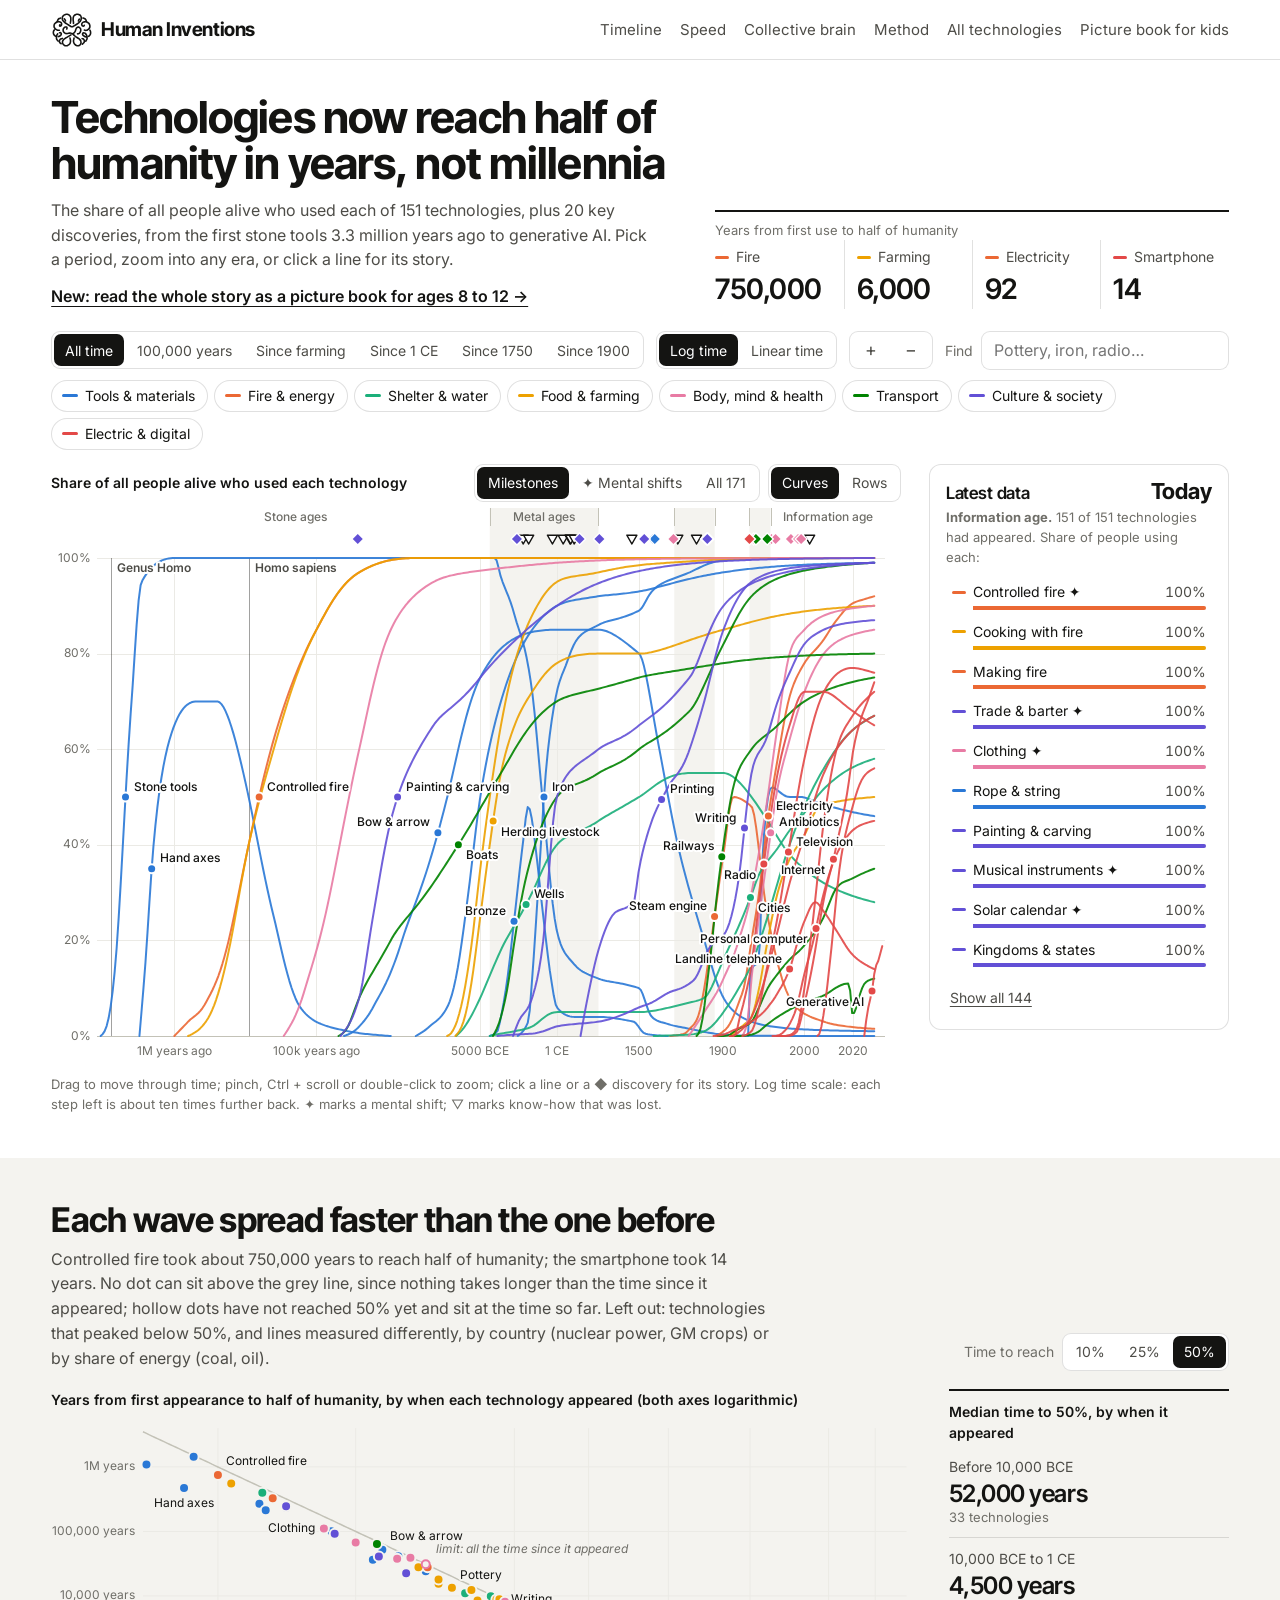
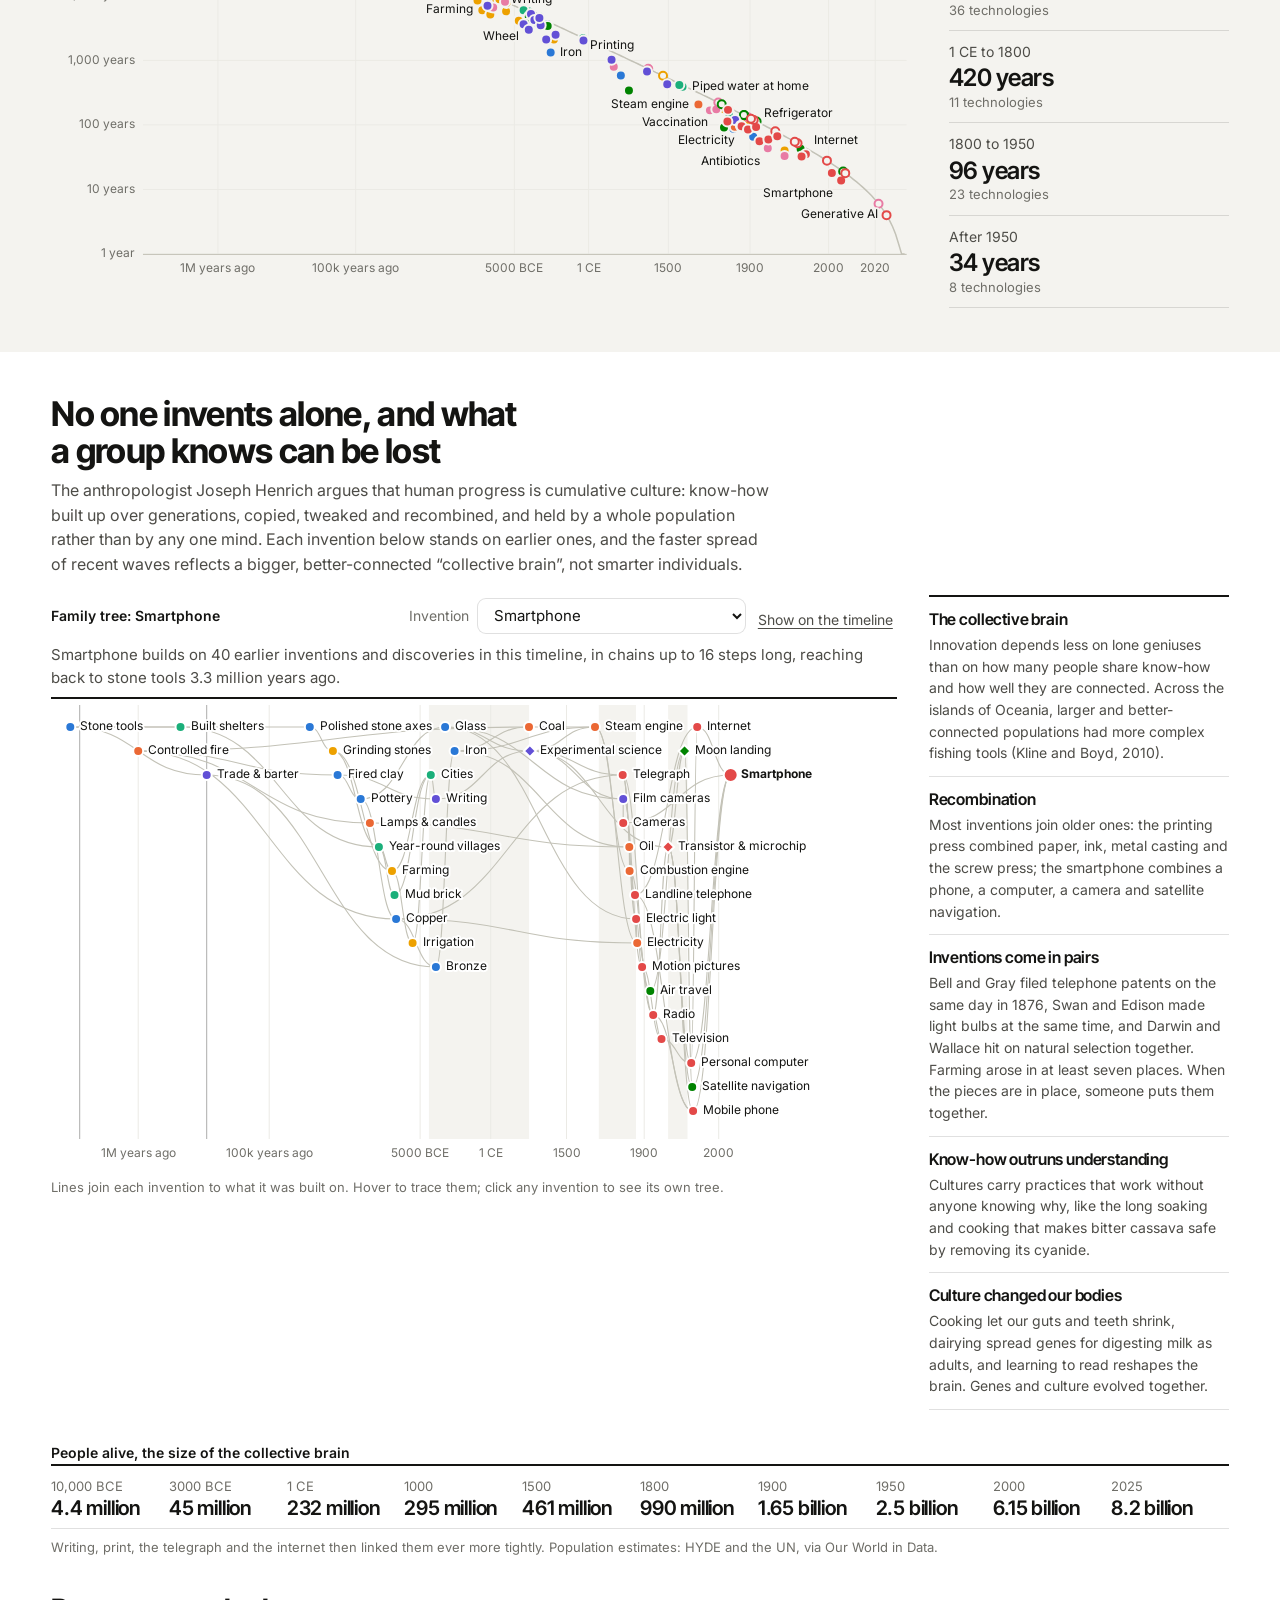
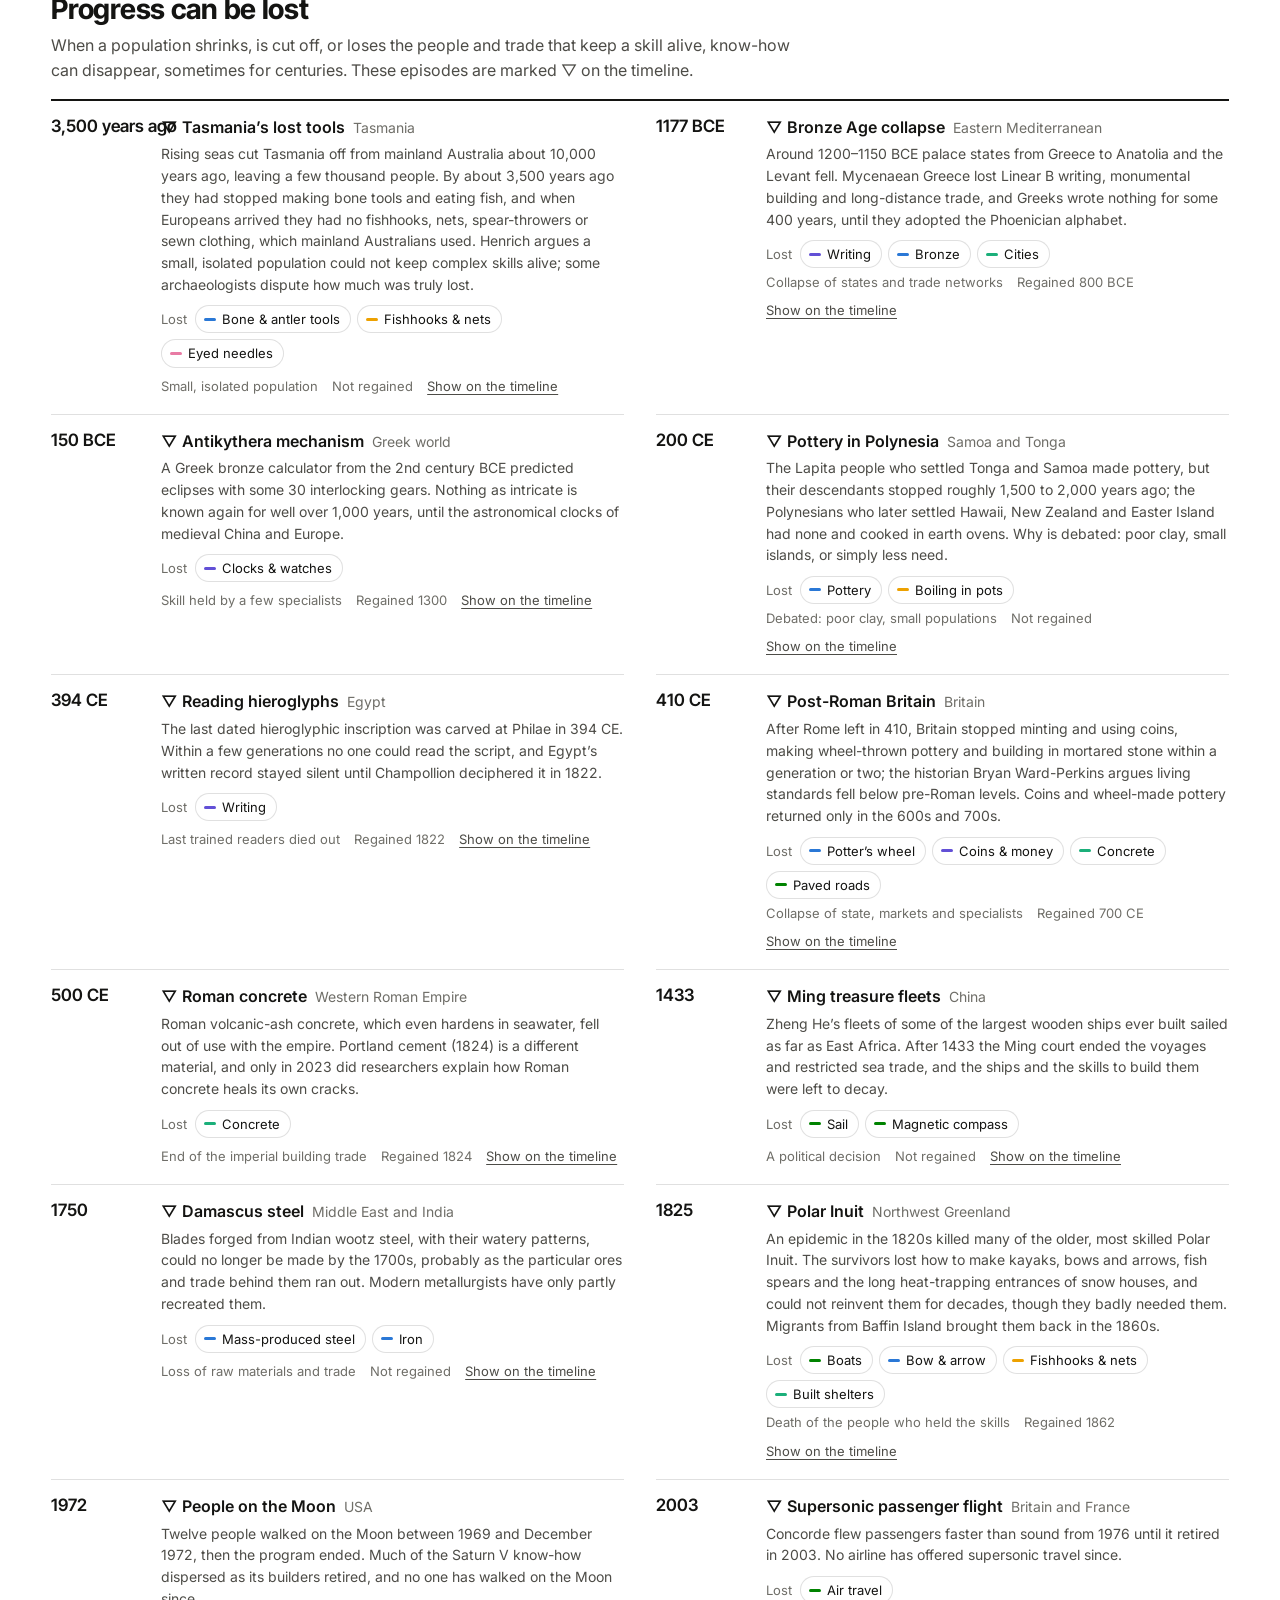
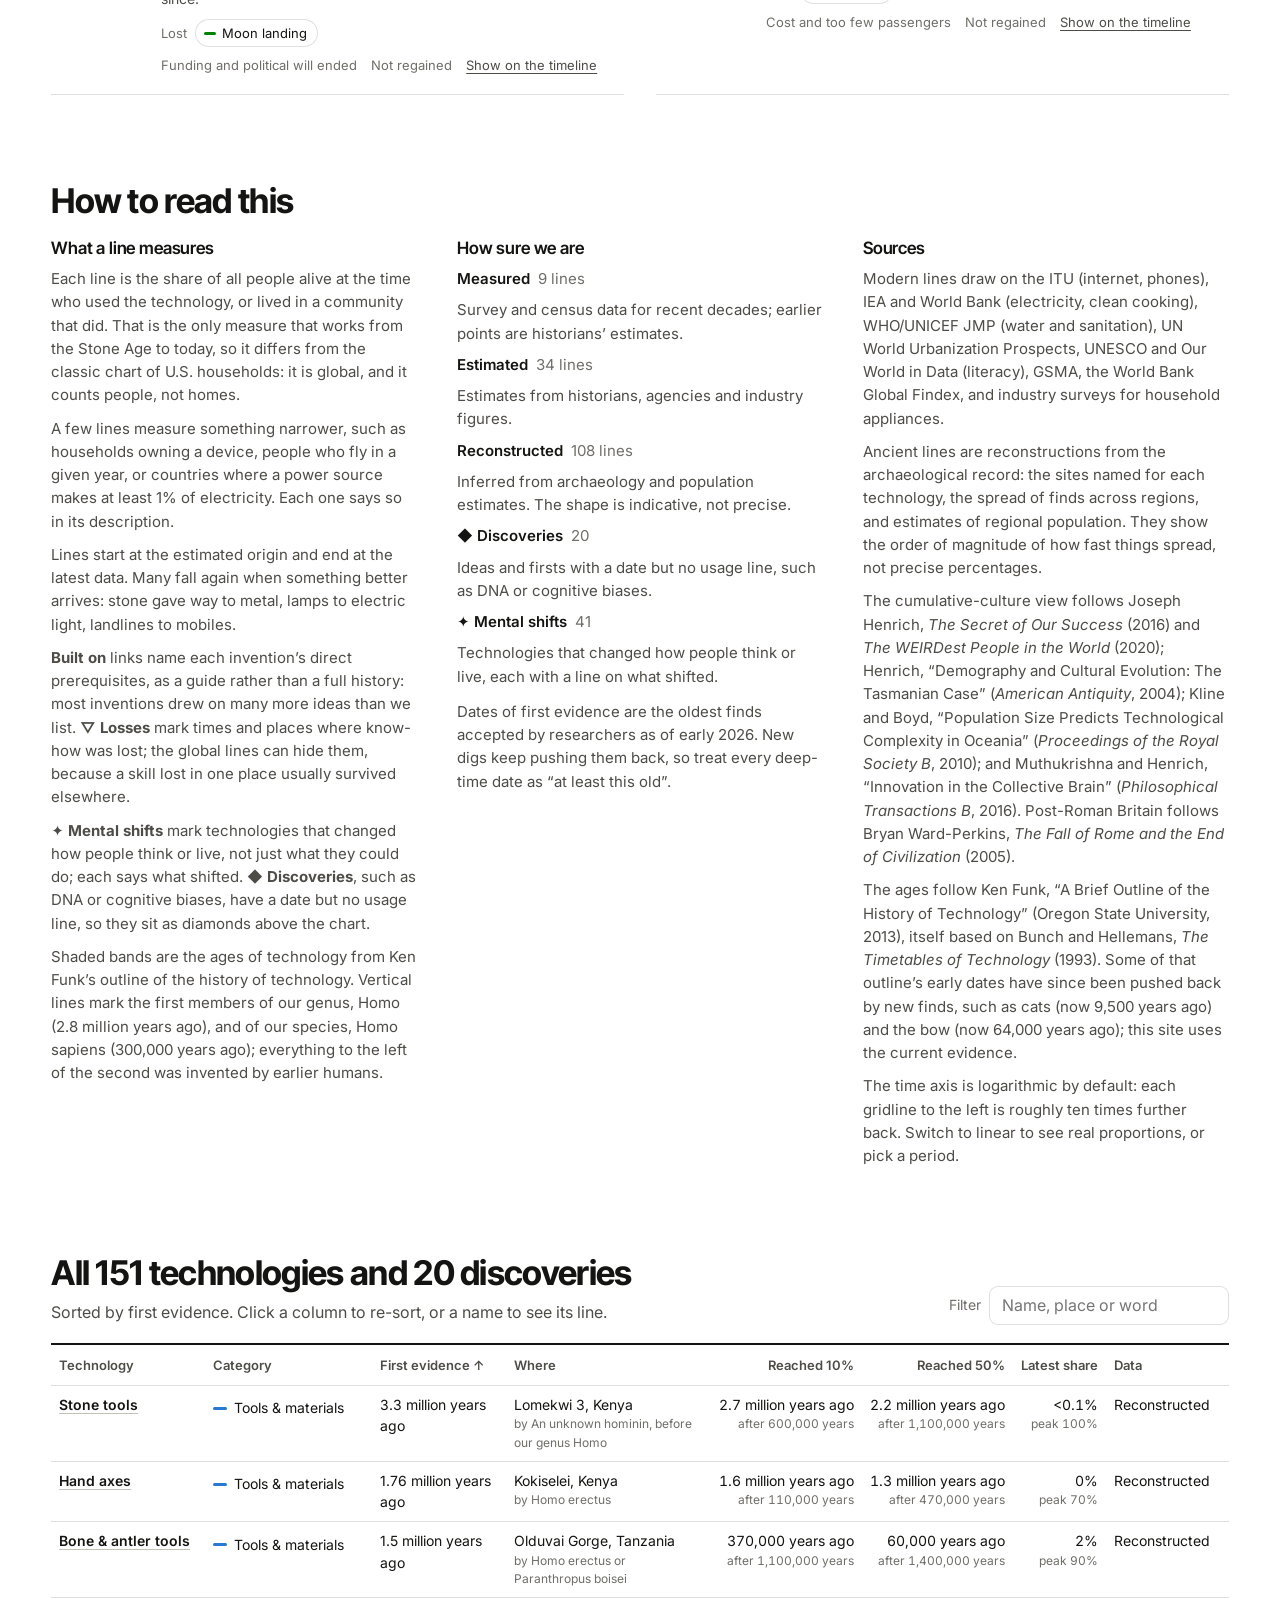
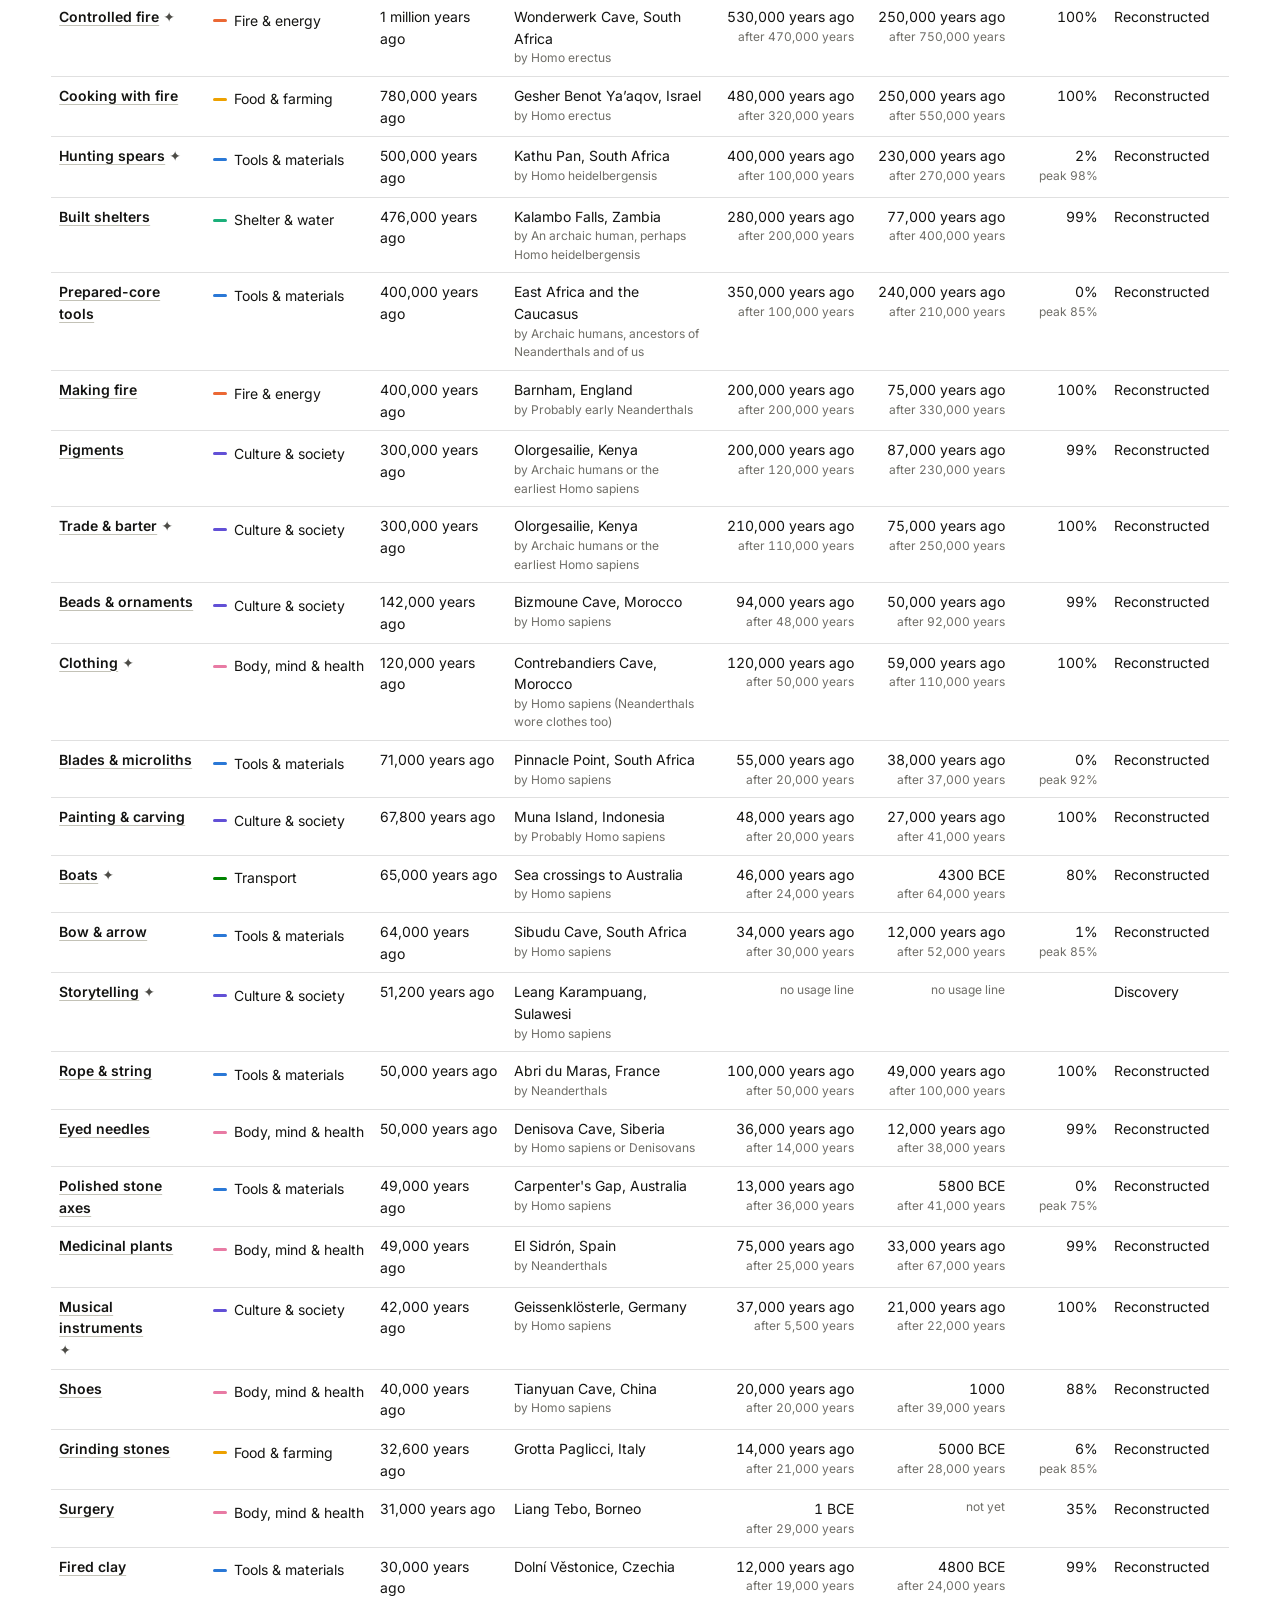
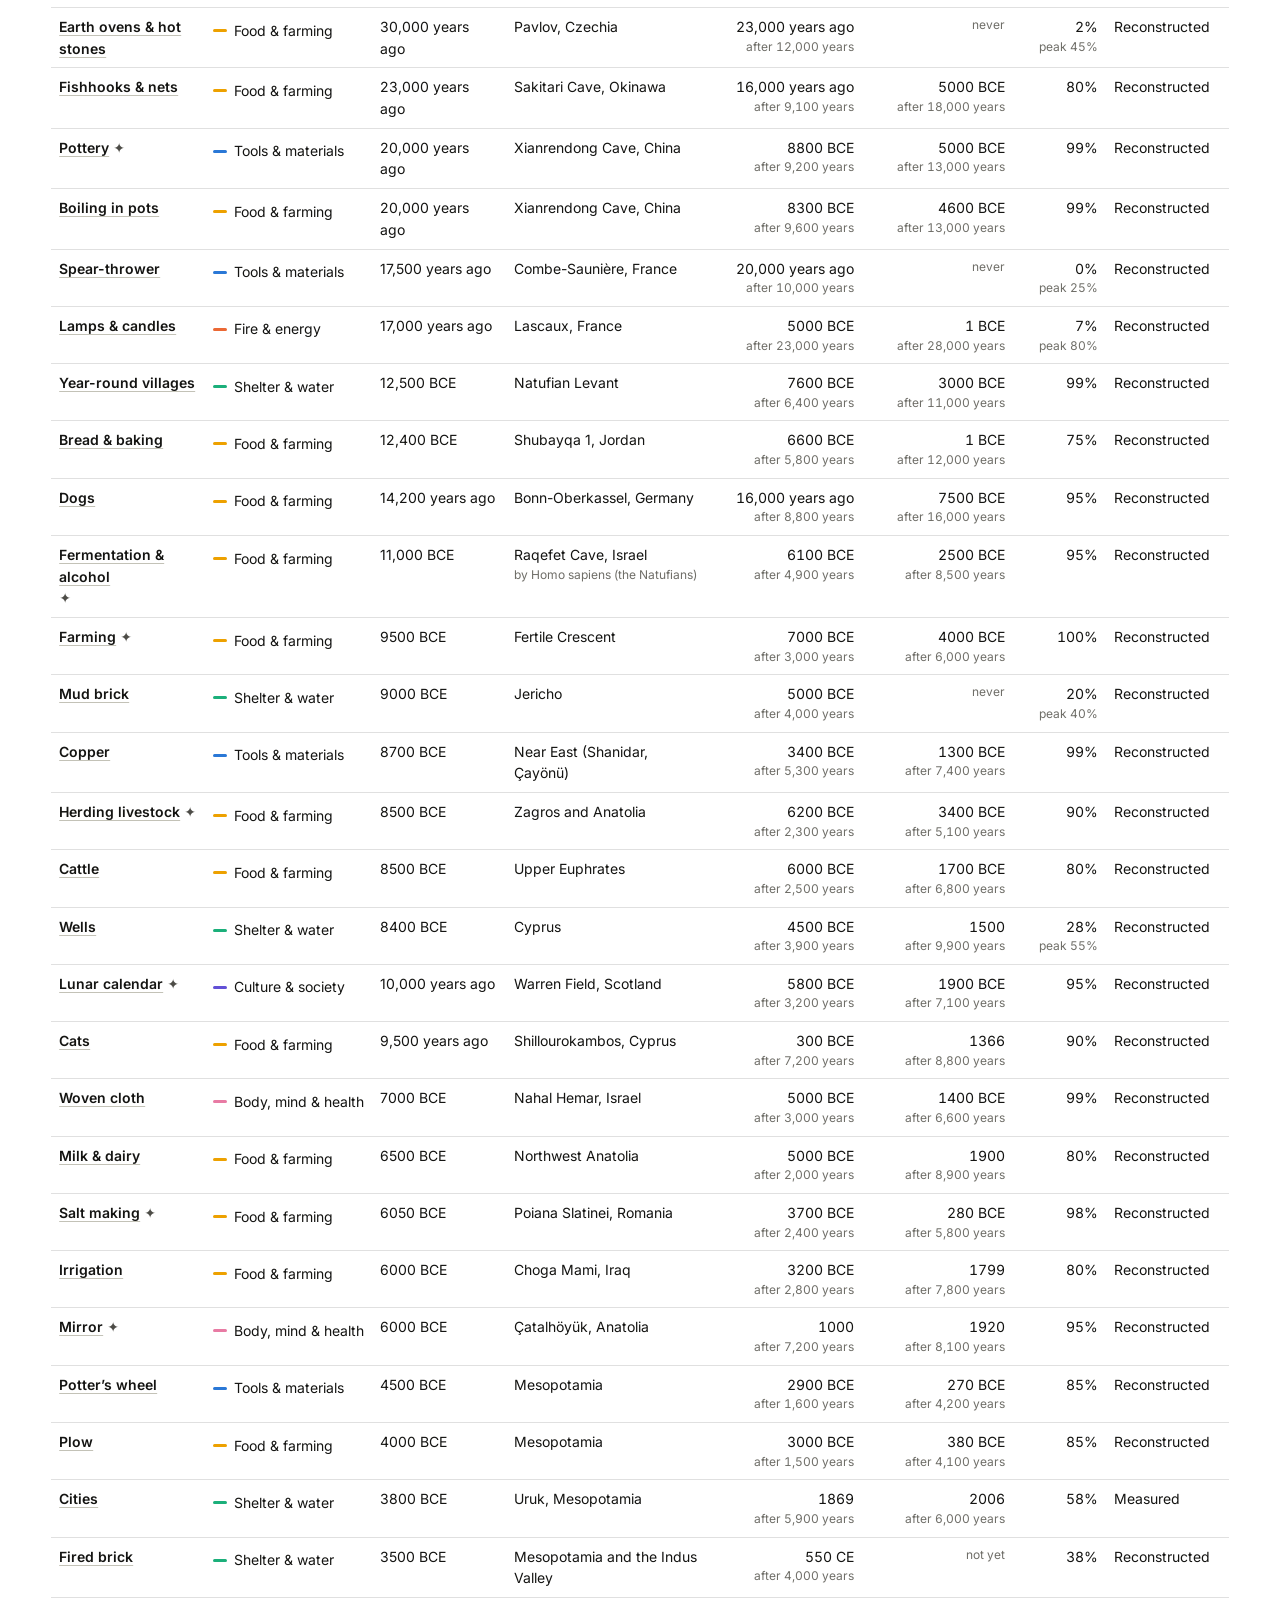
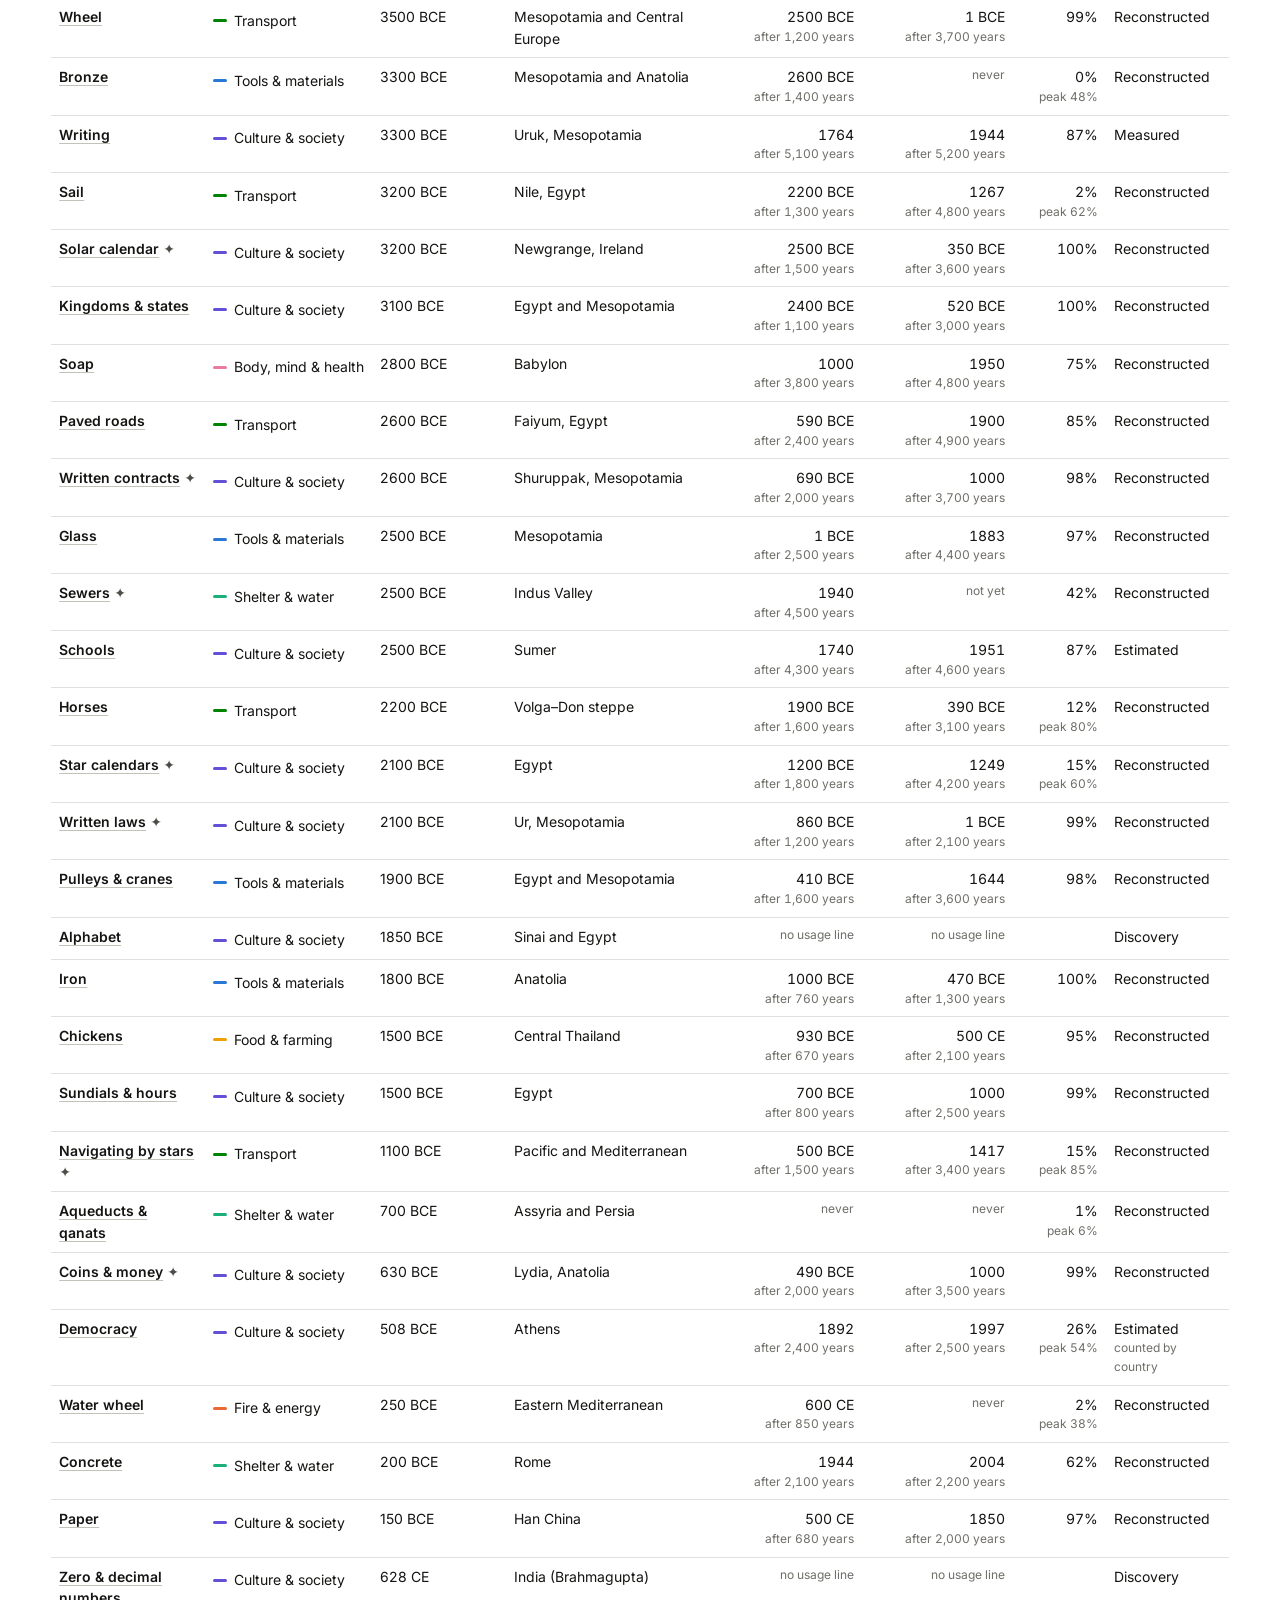
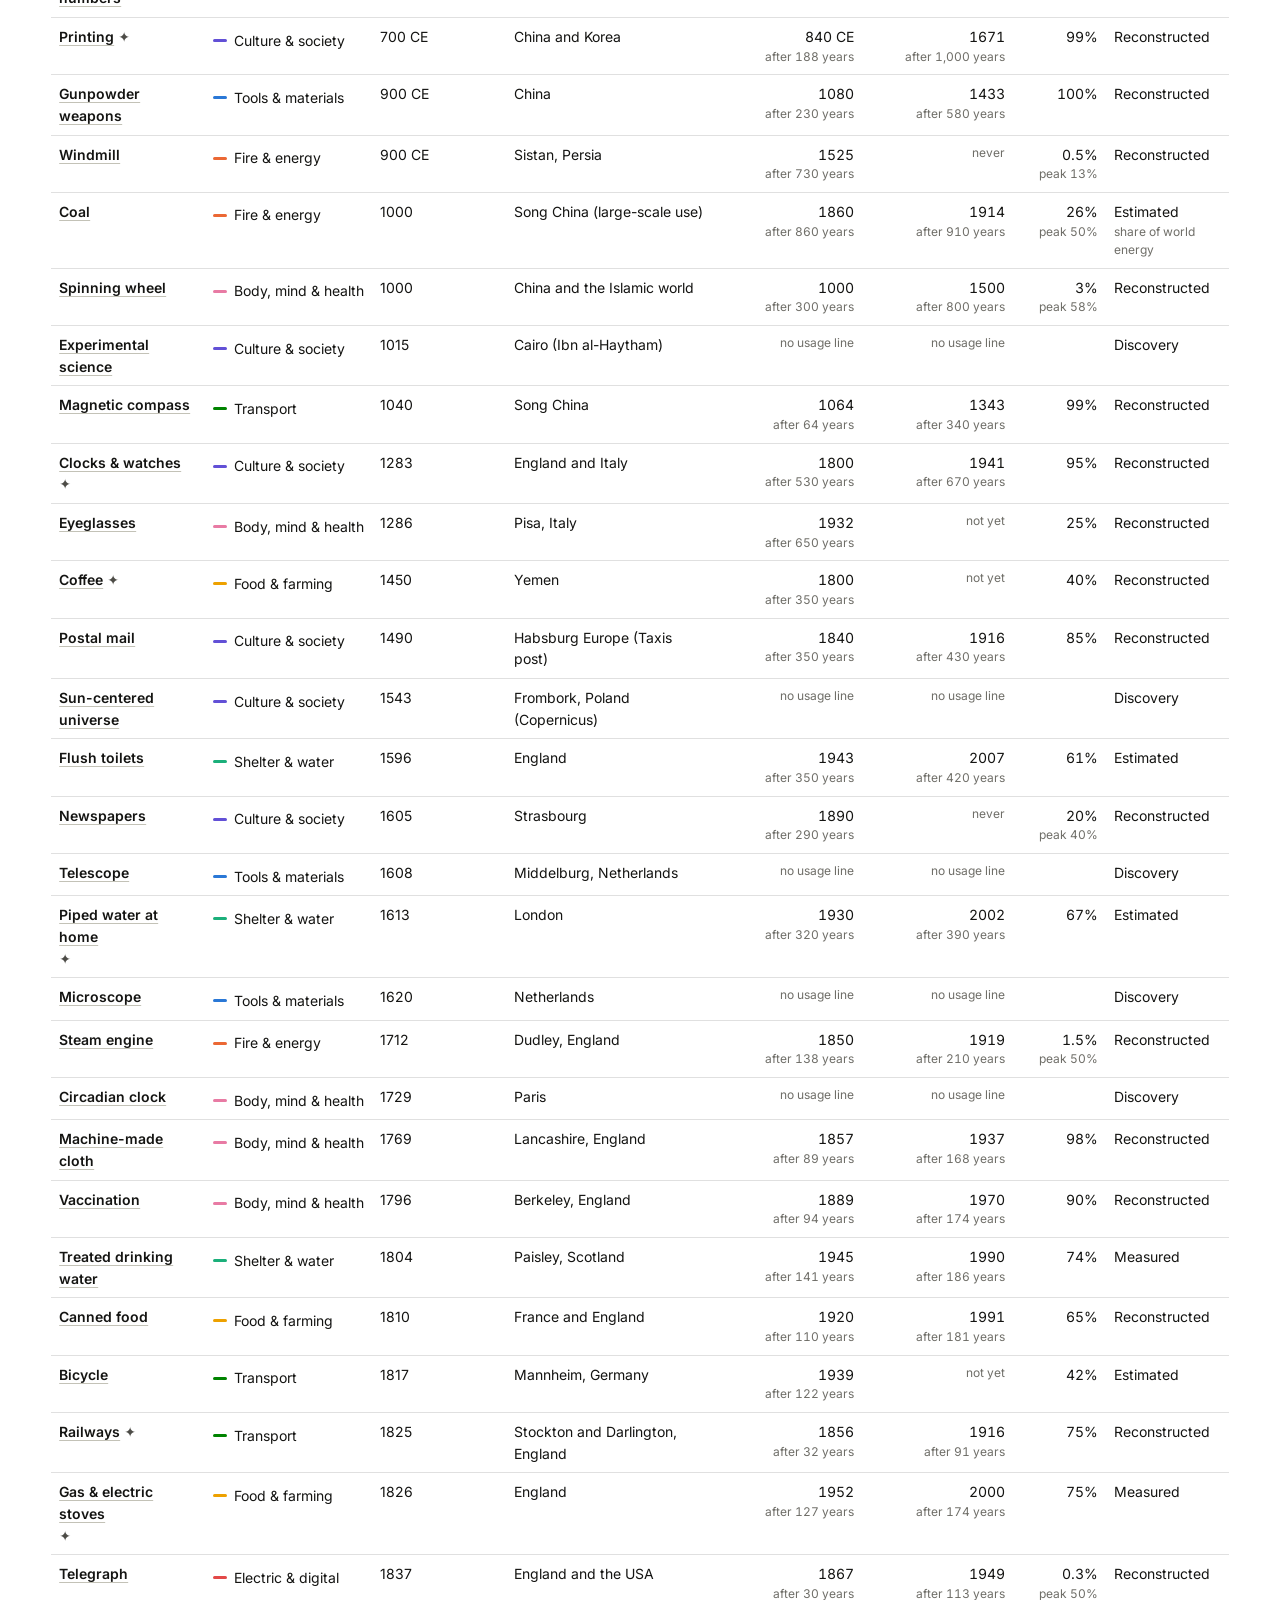
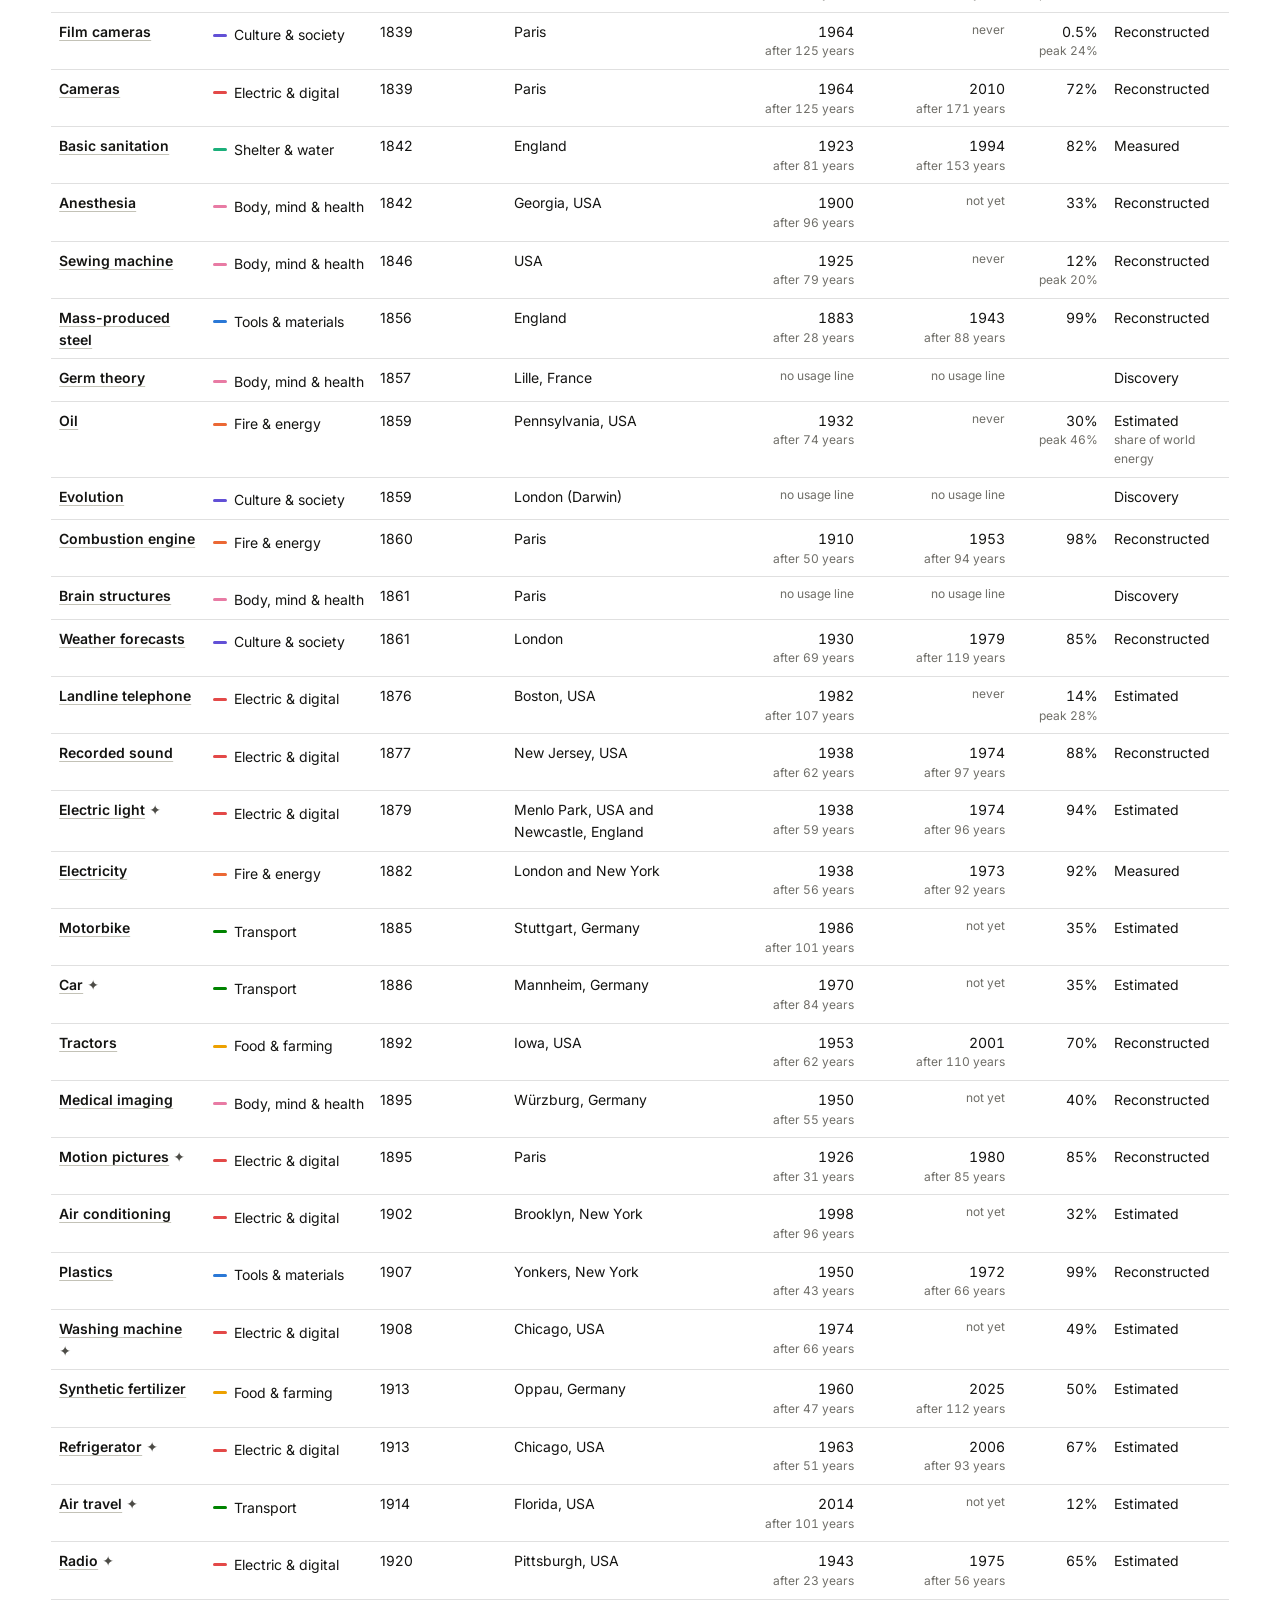
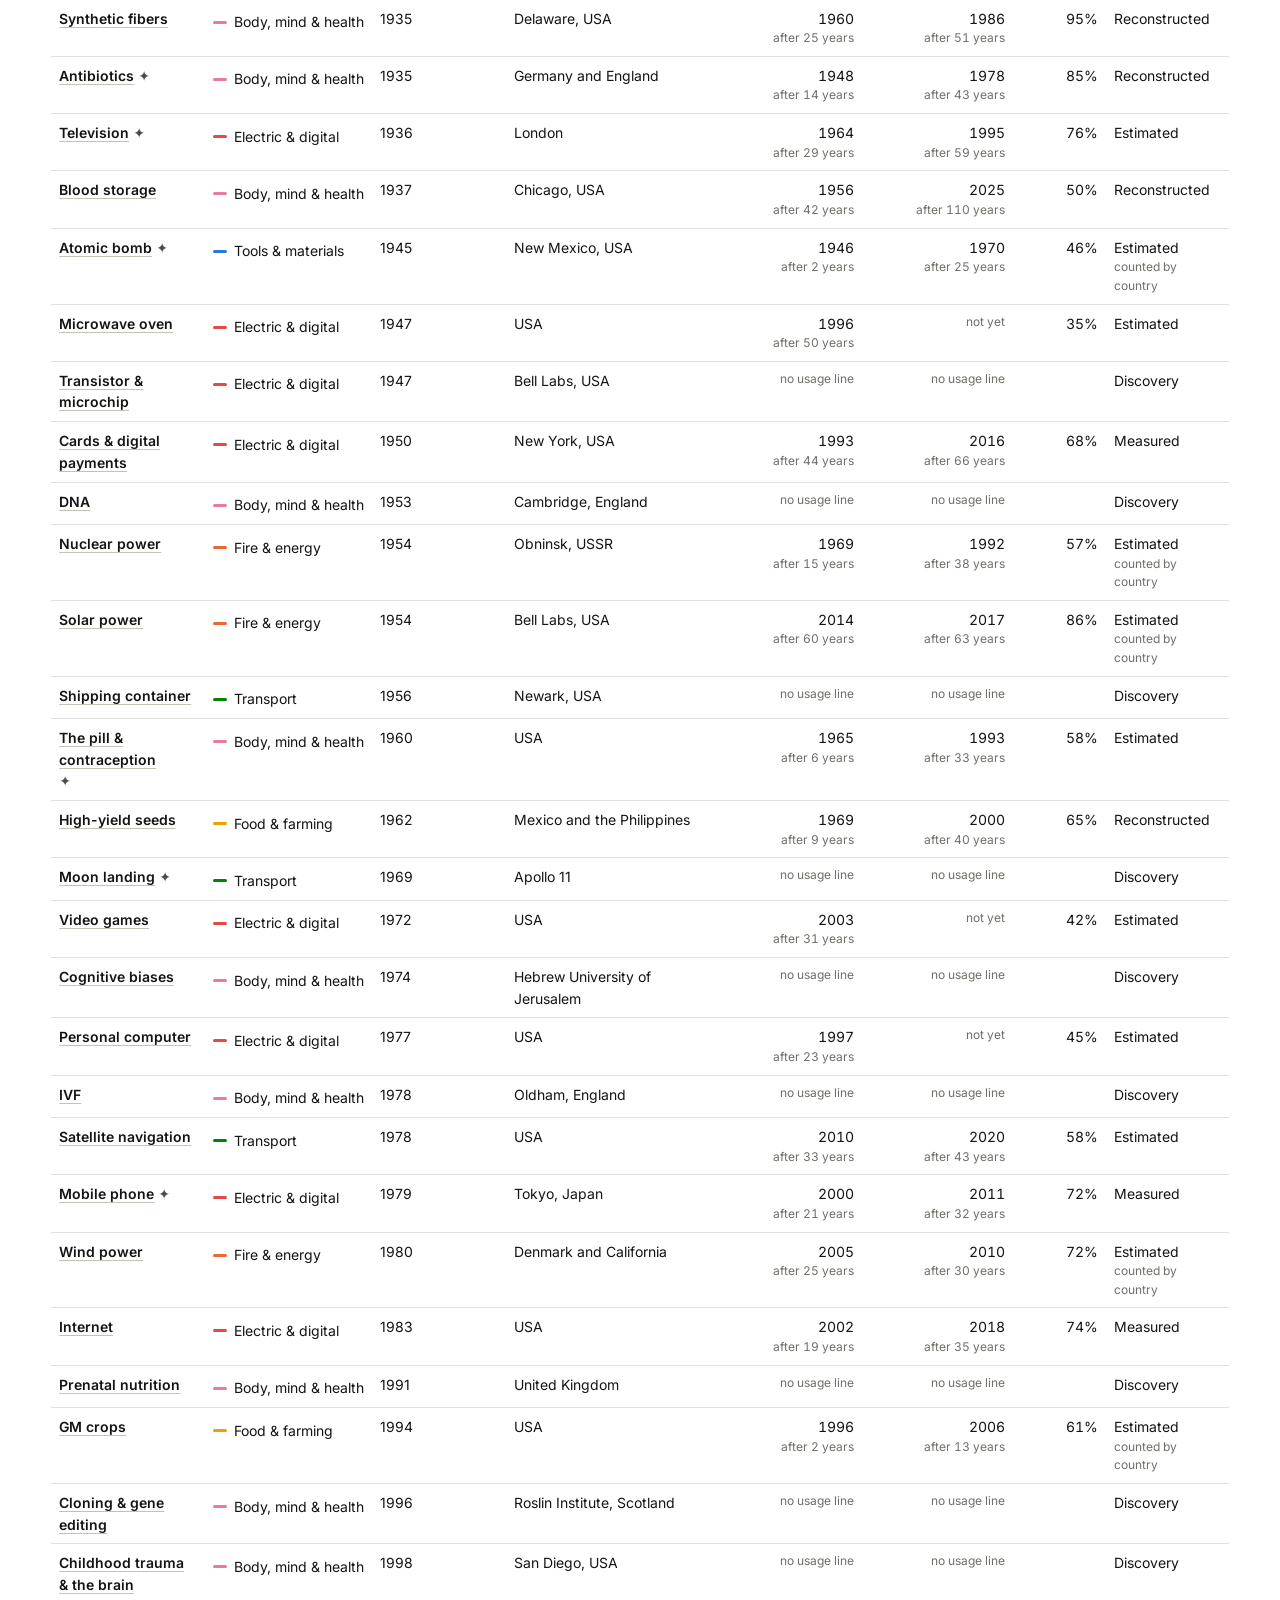
==== commit f58d455e: "Add the picture book: Human Inventions for ages 8 to 12 A children's encyclopedia at /story/ that te" ====
--- a/index.html
+++ b/index.html
@@ -30,6 +30,7 @@
       <a href="#brain">Collective brain</a>
       <a href="#method">Method</a>
       <a href="#table">All technologies</a>
+      <a href="story/">Picture book for kids</a>
     </nav>
   </div>
 </header>
@@ -40,6 +41,7 @@
       <div class="lede">
         <h1>Technologies now reach half of humanity in years, not millennia</h1>
         <p id="lede" class="lede-p">The share of all people alive who used each technology, from the first stone tools 3.3 million years ago to generative AI.</p>
+        <p class="kids-link"><a href="story/">New: read the whole story as a picture book for ages 8 to 12 →</a></p>
       </div>
       <div class="tiles" id="tiles" aria-label="Time from first use to half of humanity"></div>
     </div>
--- a/styles.css
+++ b/styles.css
@@ -65,6 +65,7 @@
 .intro { padding-top: clamp(20px, 2.6vw, 36px); padding-bottom: 4px; }
 .introin { display: grid; grid-template-columns: minmax(0, 1.2fr) minmax(0, 1fr); gap: 20px 48px; align-items: end; }
 .lede p { margin-top: 12px; font-size: 16px; color: var(--ink-2); max-width: 60ch; }
+.lede .kids-link a { color: var(--ink); font-weight: 600; text-underline-offset: 4px; }
 .tiles { display: grid; grid-template-columns: repeat(4, minmax(0, 1fr)); border-top: 2px solid var(--ink); align-self: end; }
 .tile { padding: 6px 12px 4px 0; }
 .tile + .tile { padding-left: 12px; border-left: 1px solid var(--line); }
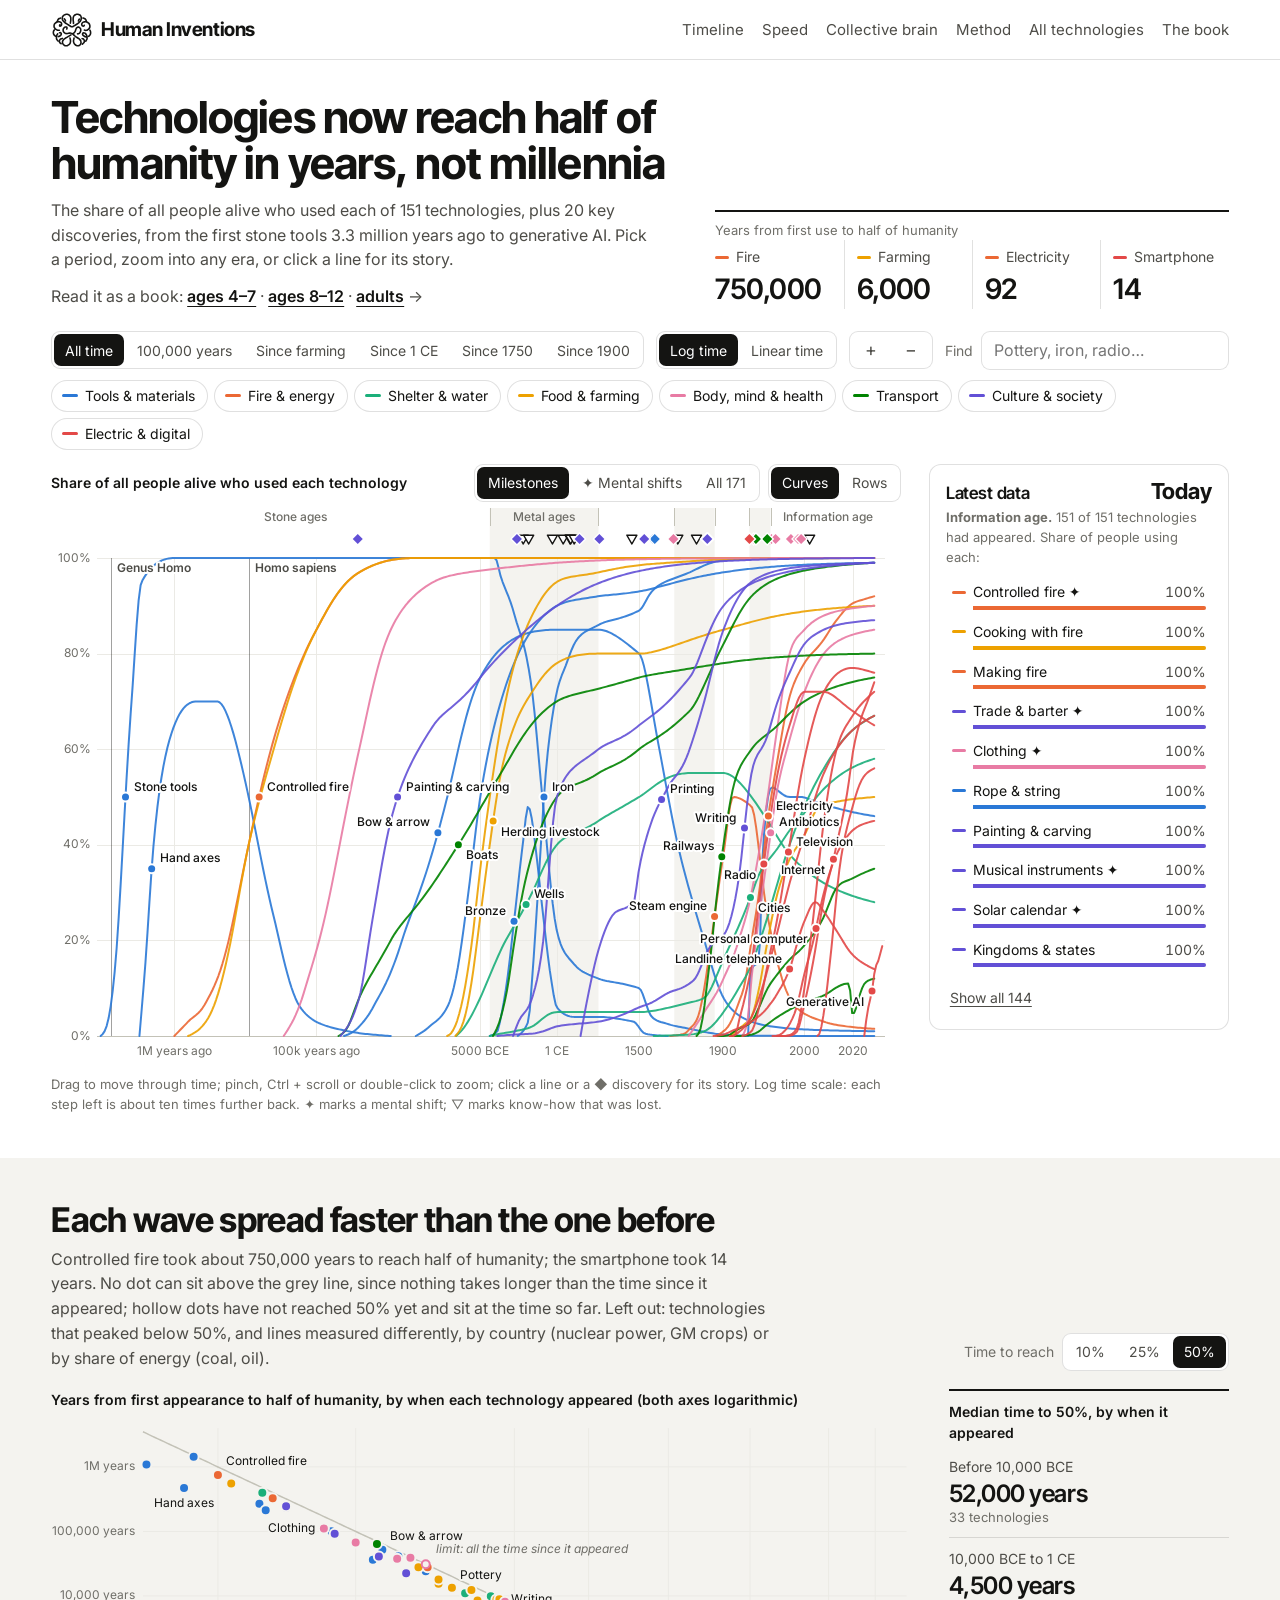
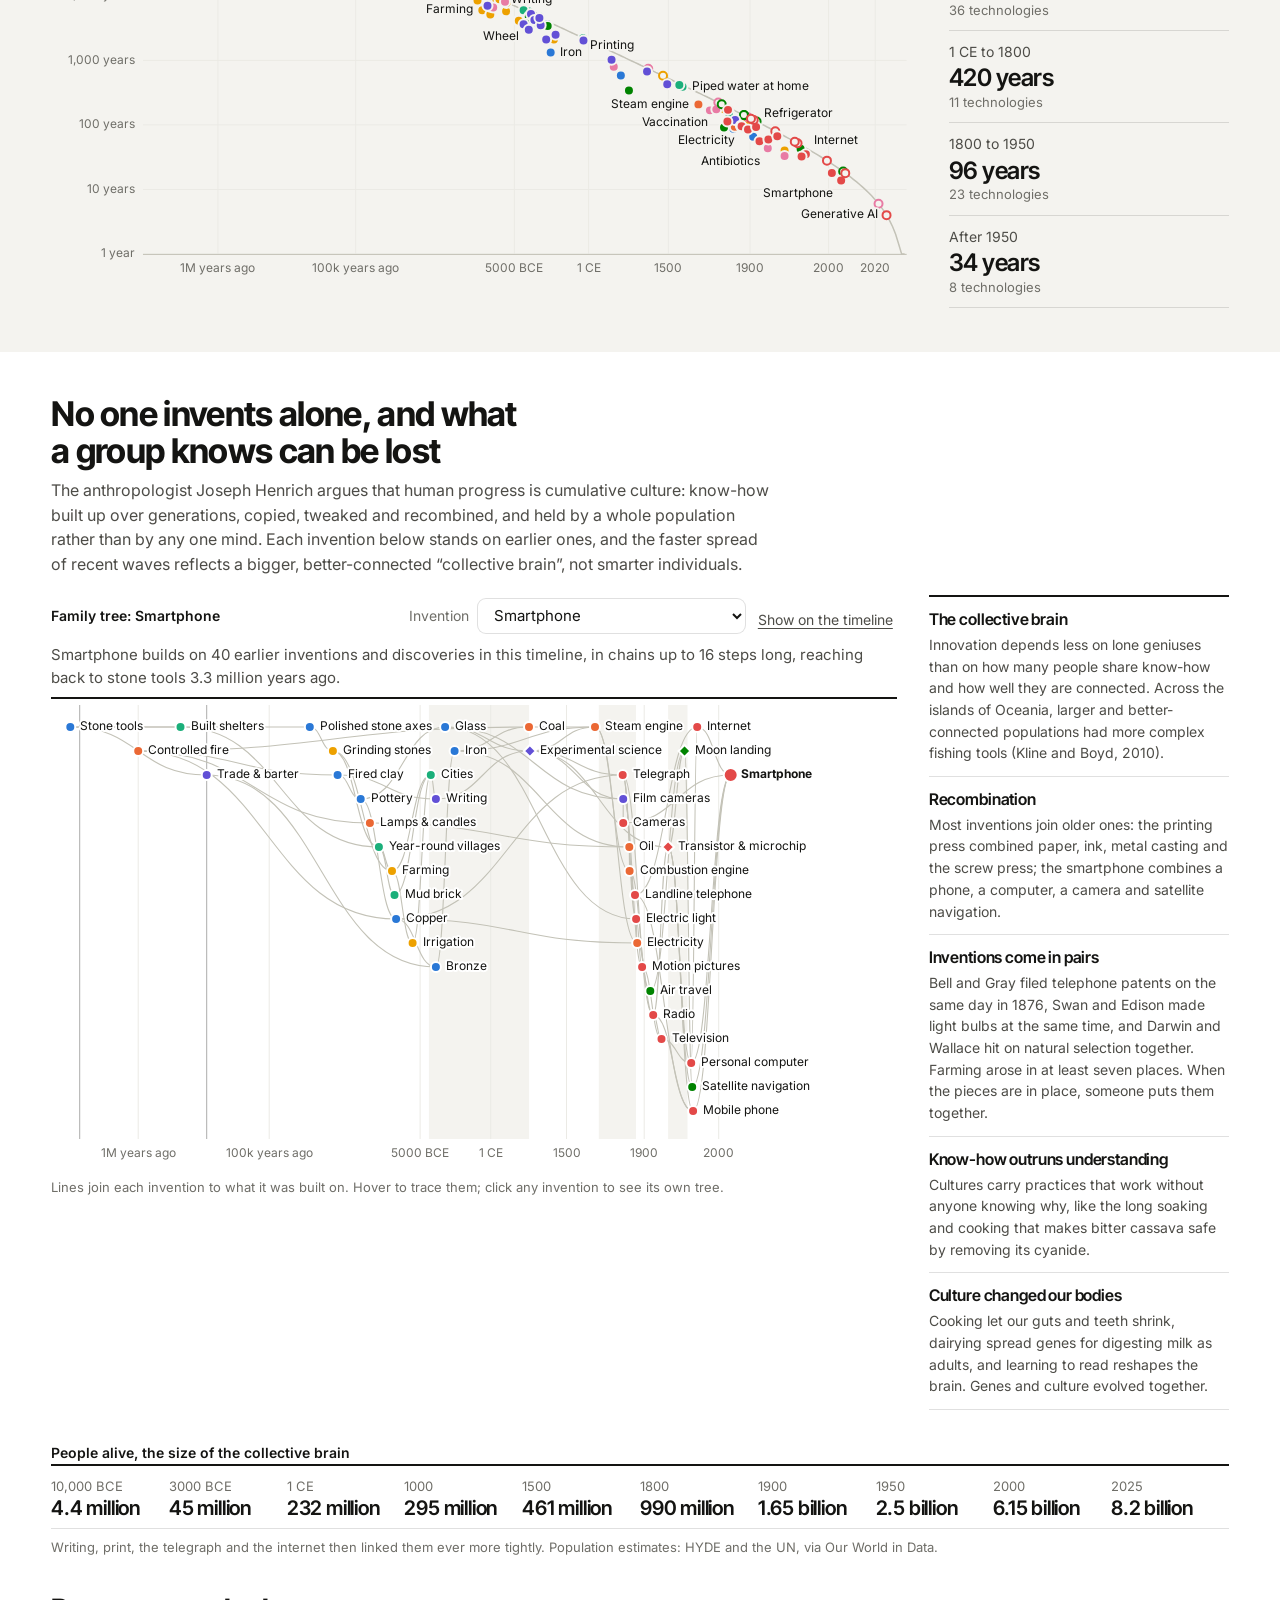
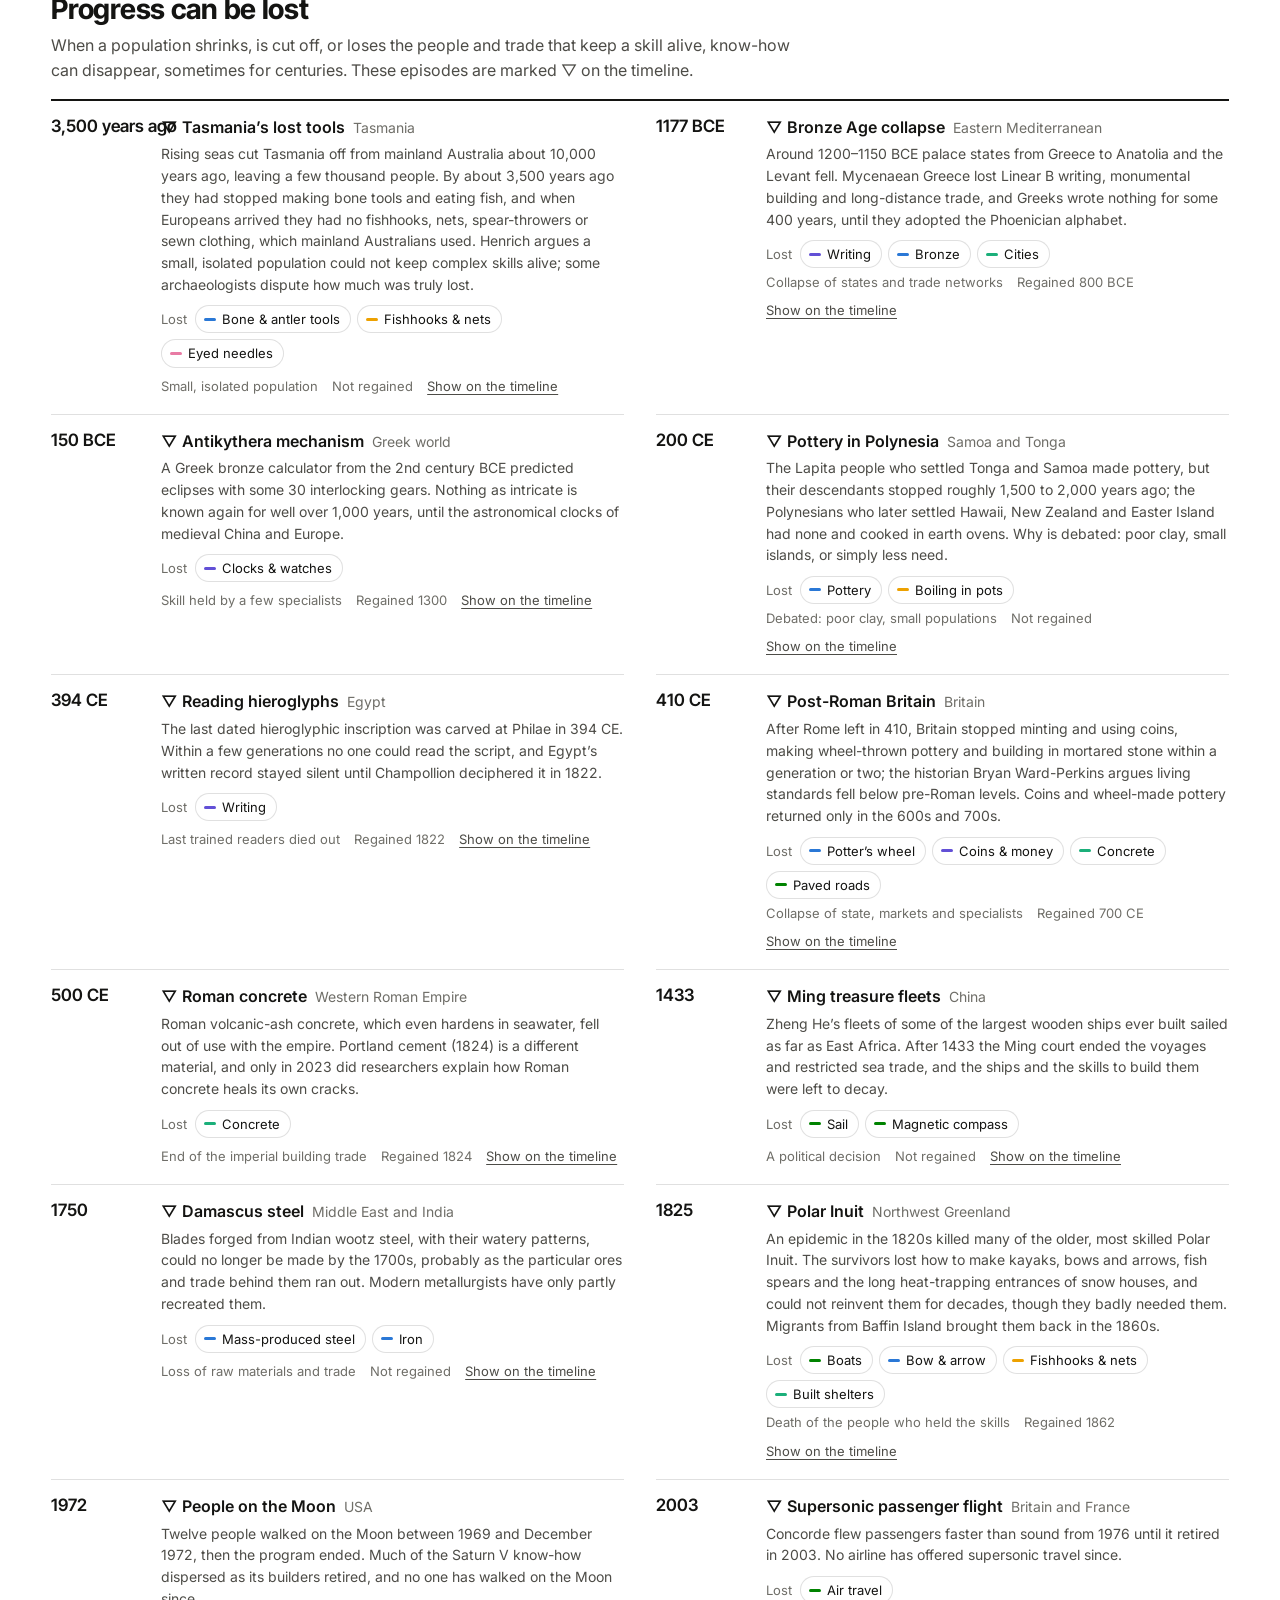
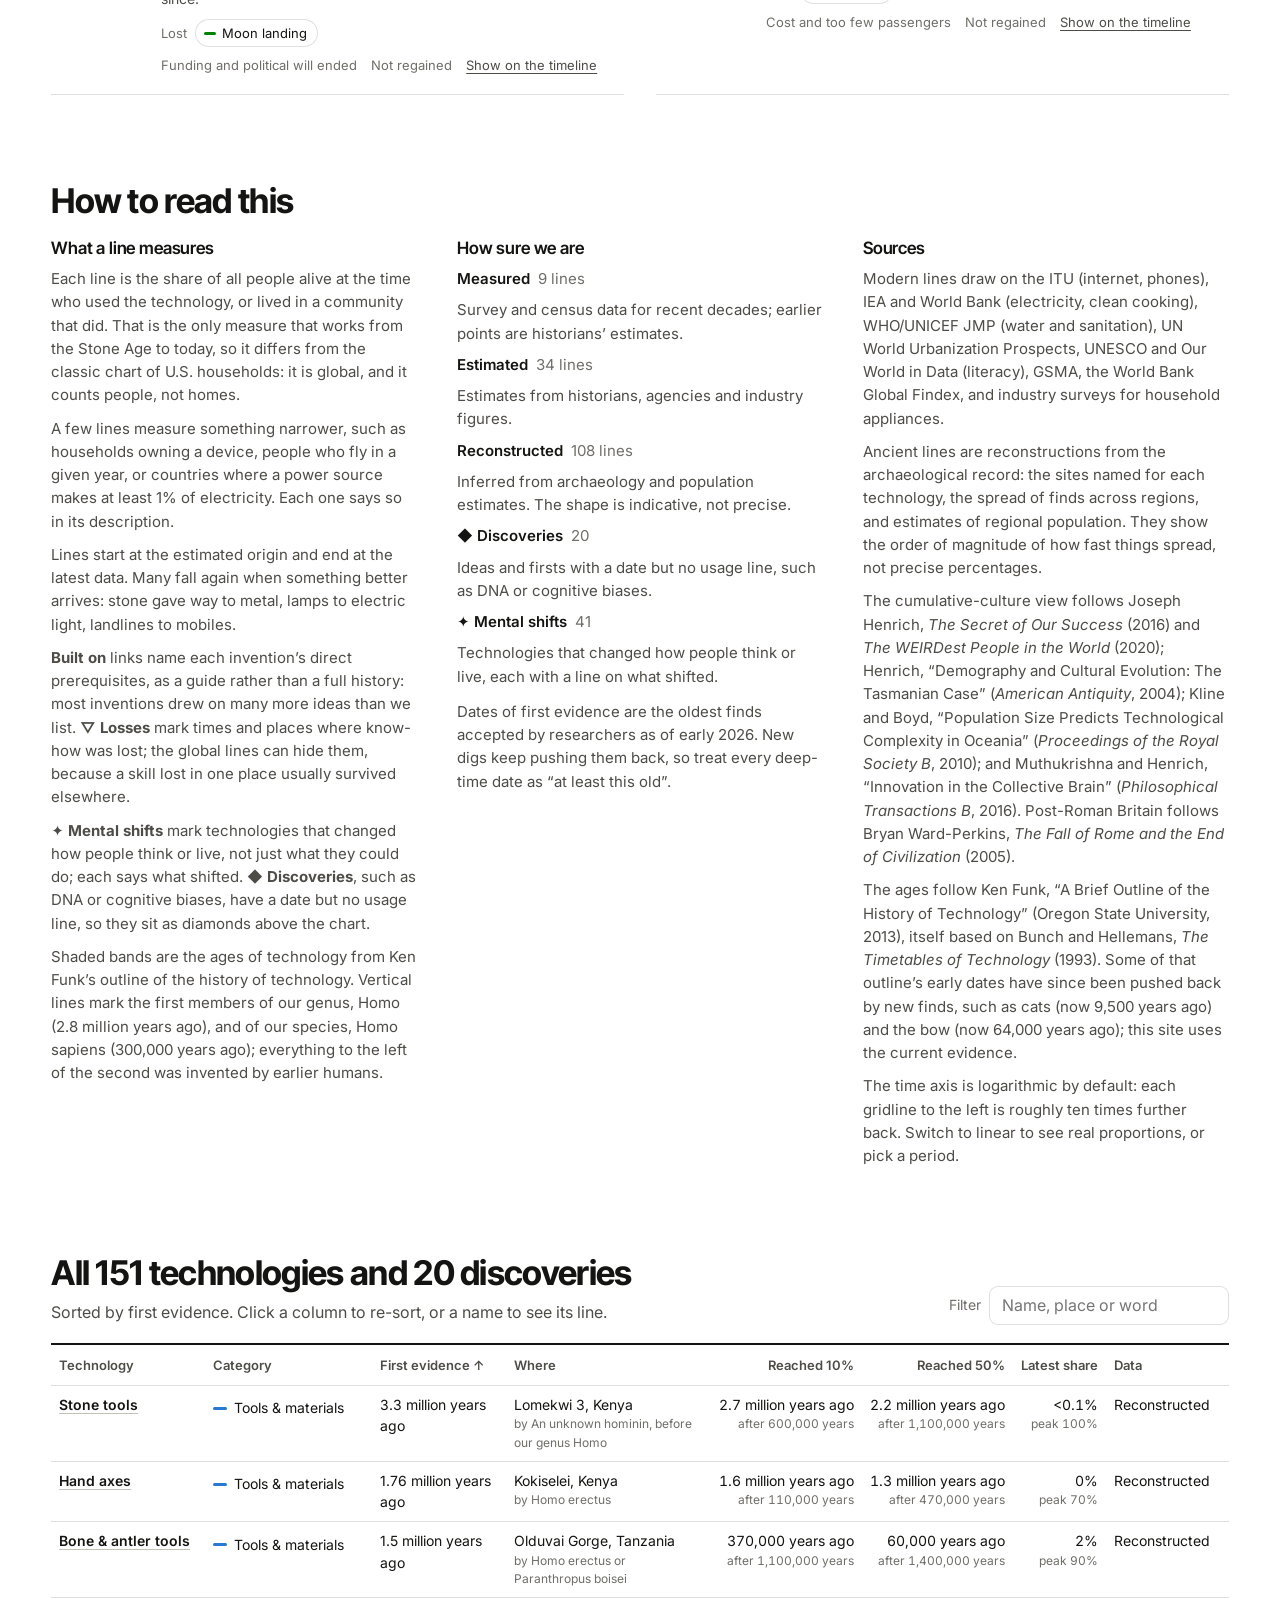
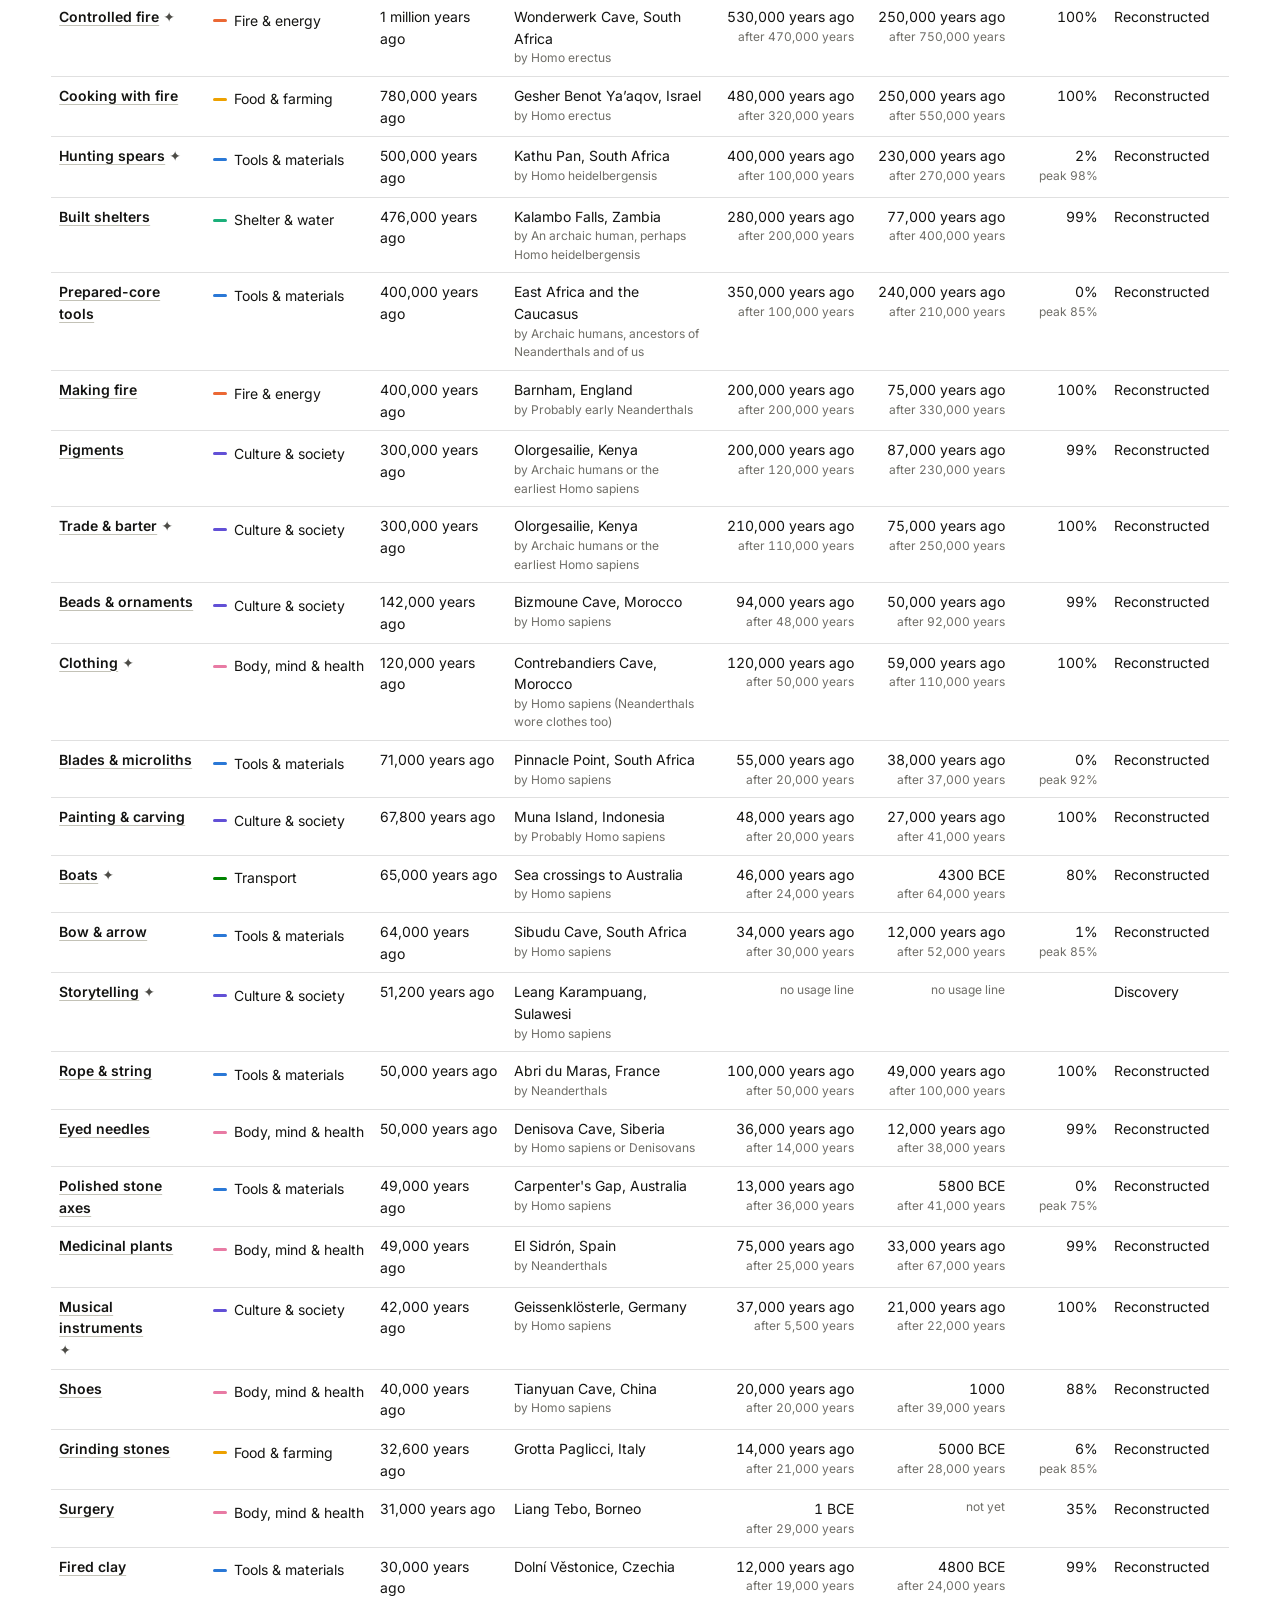
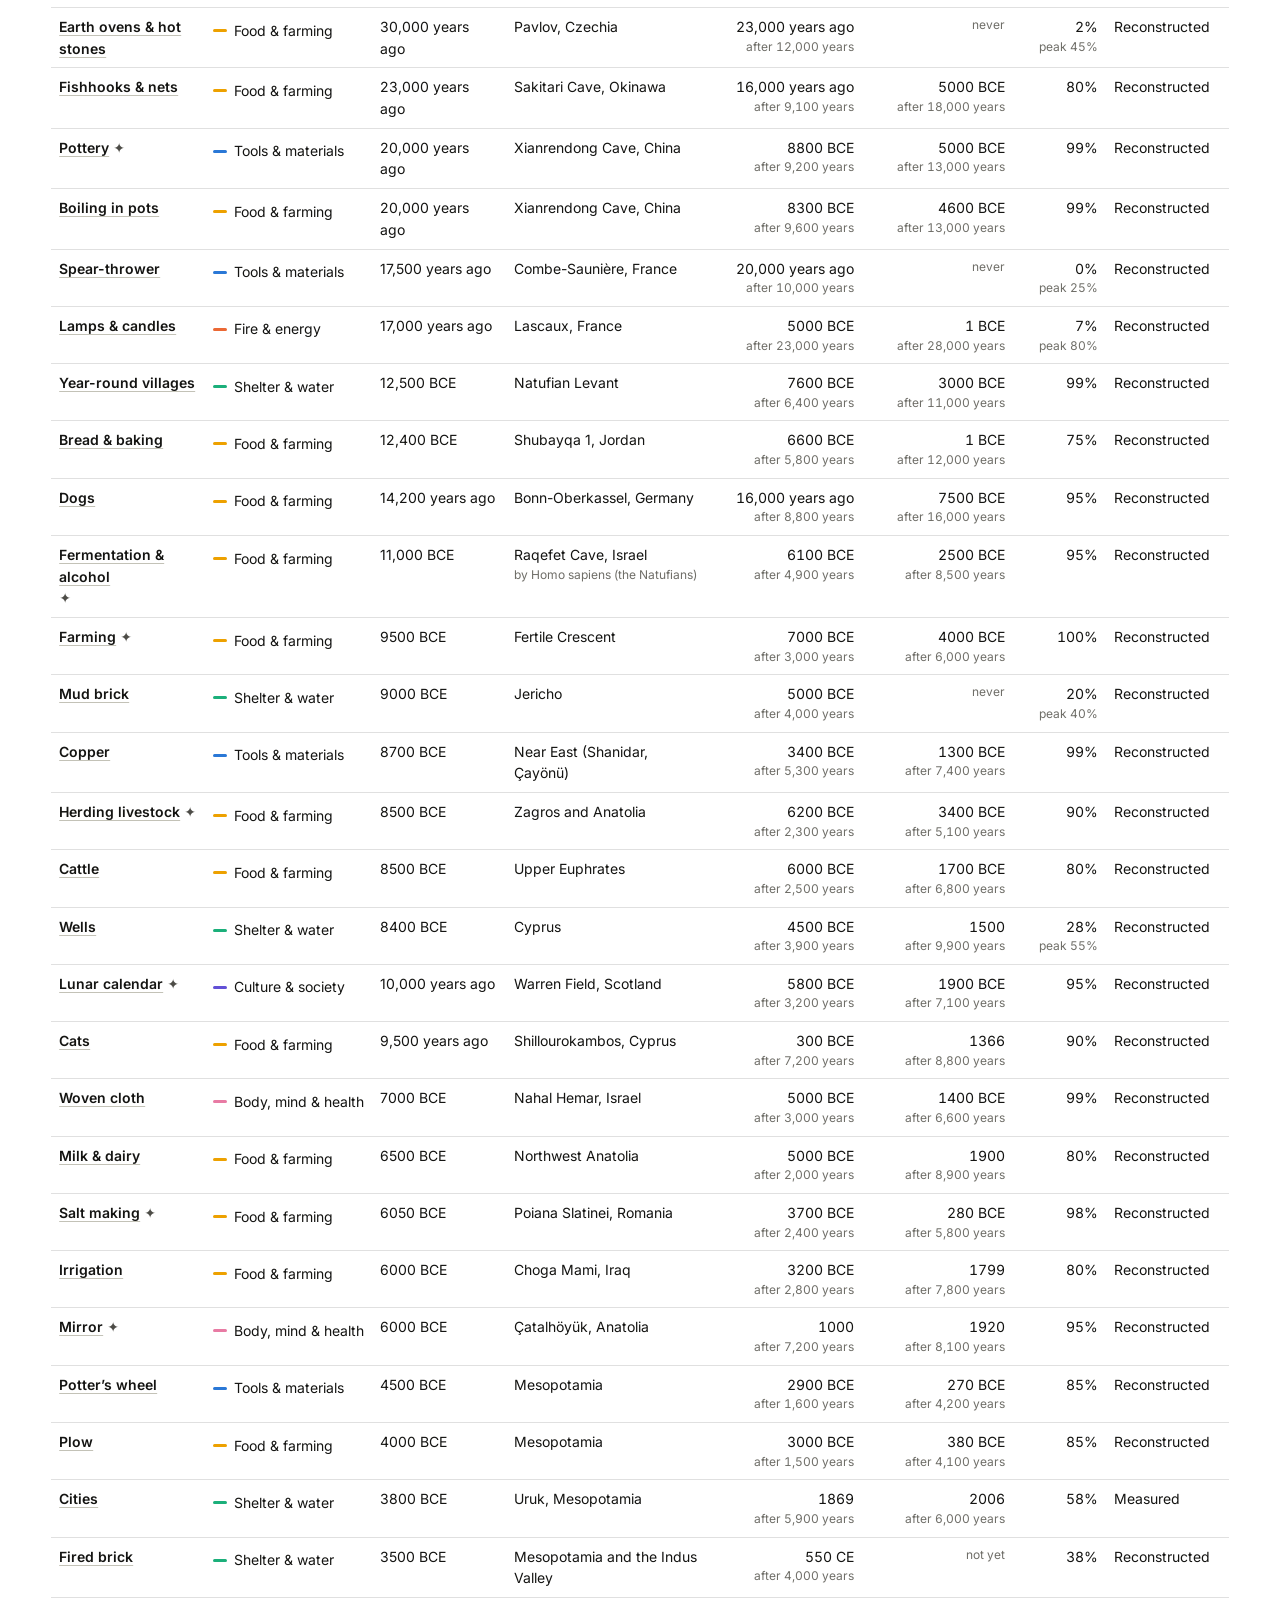
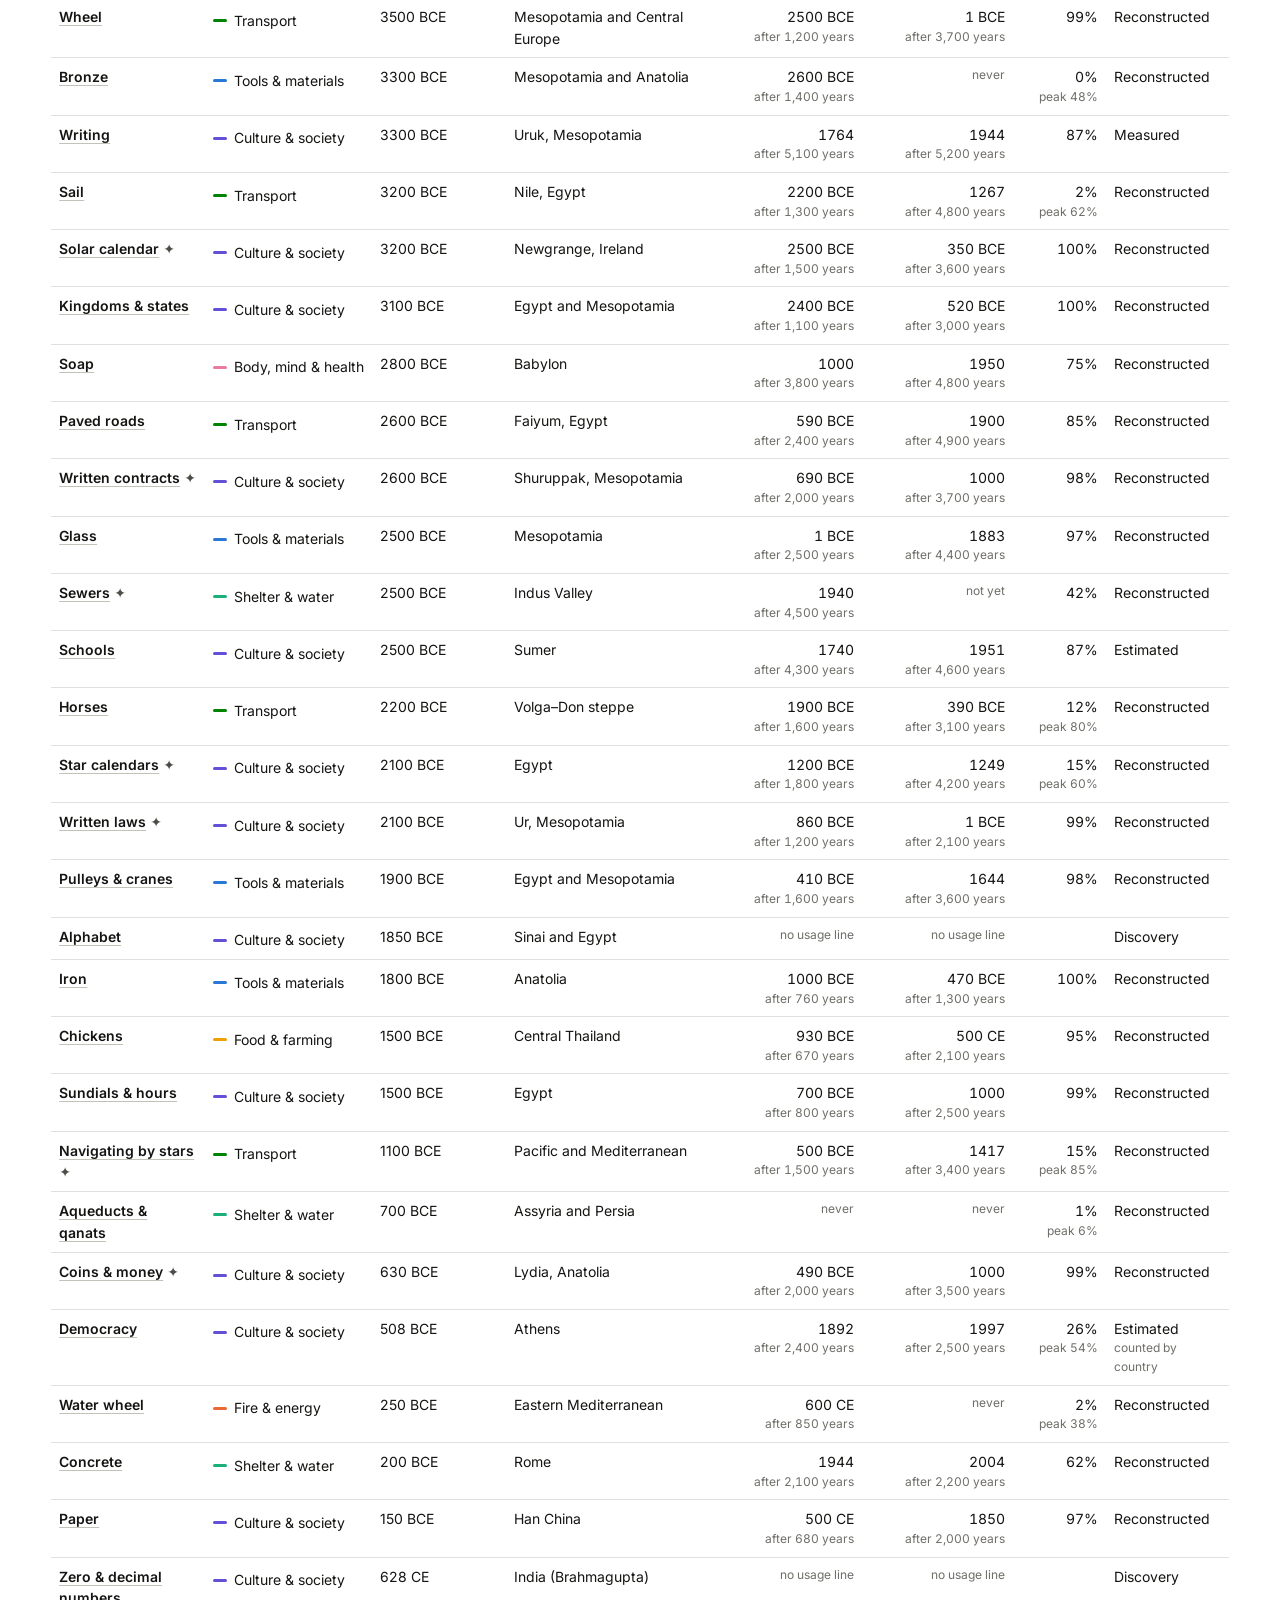
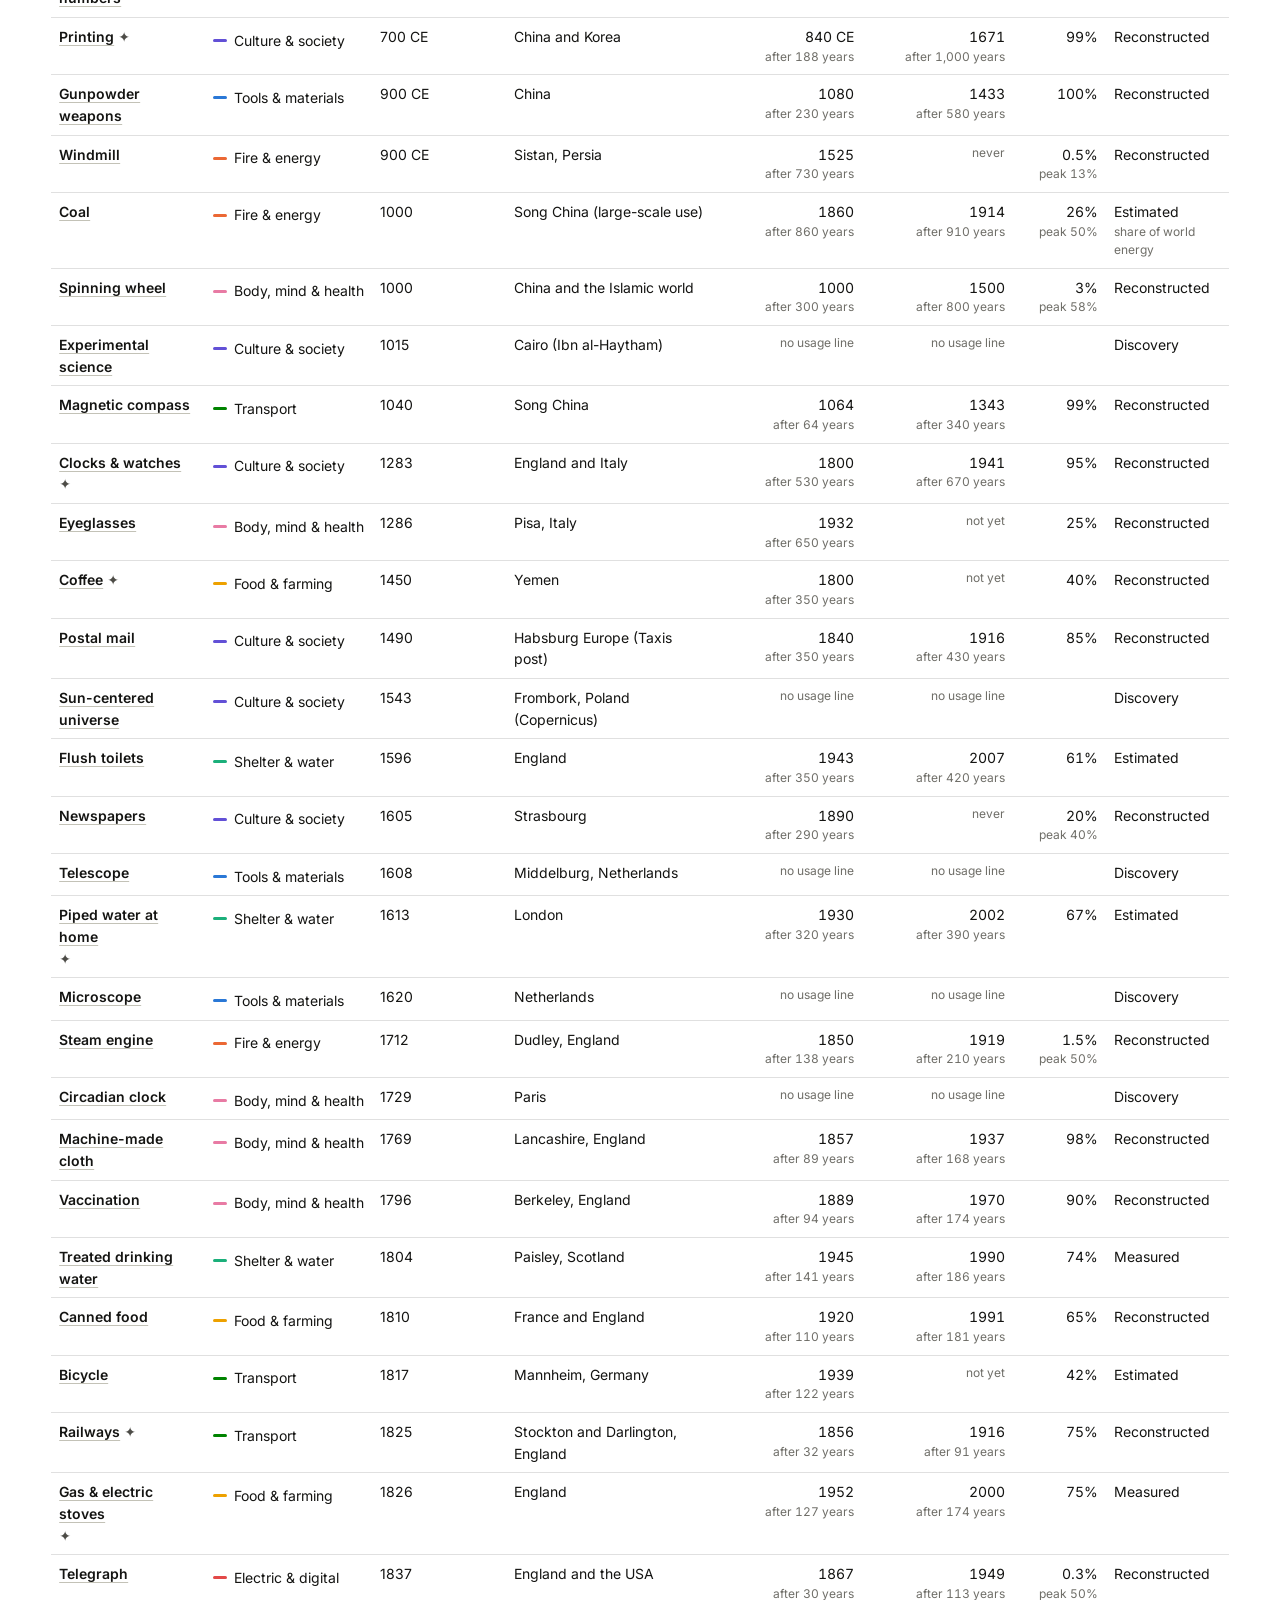
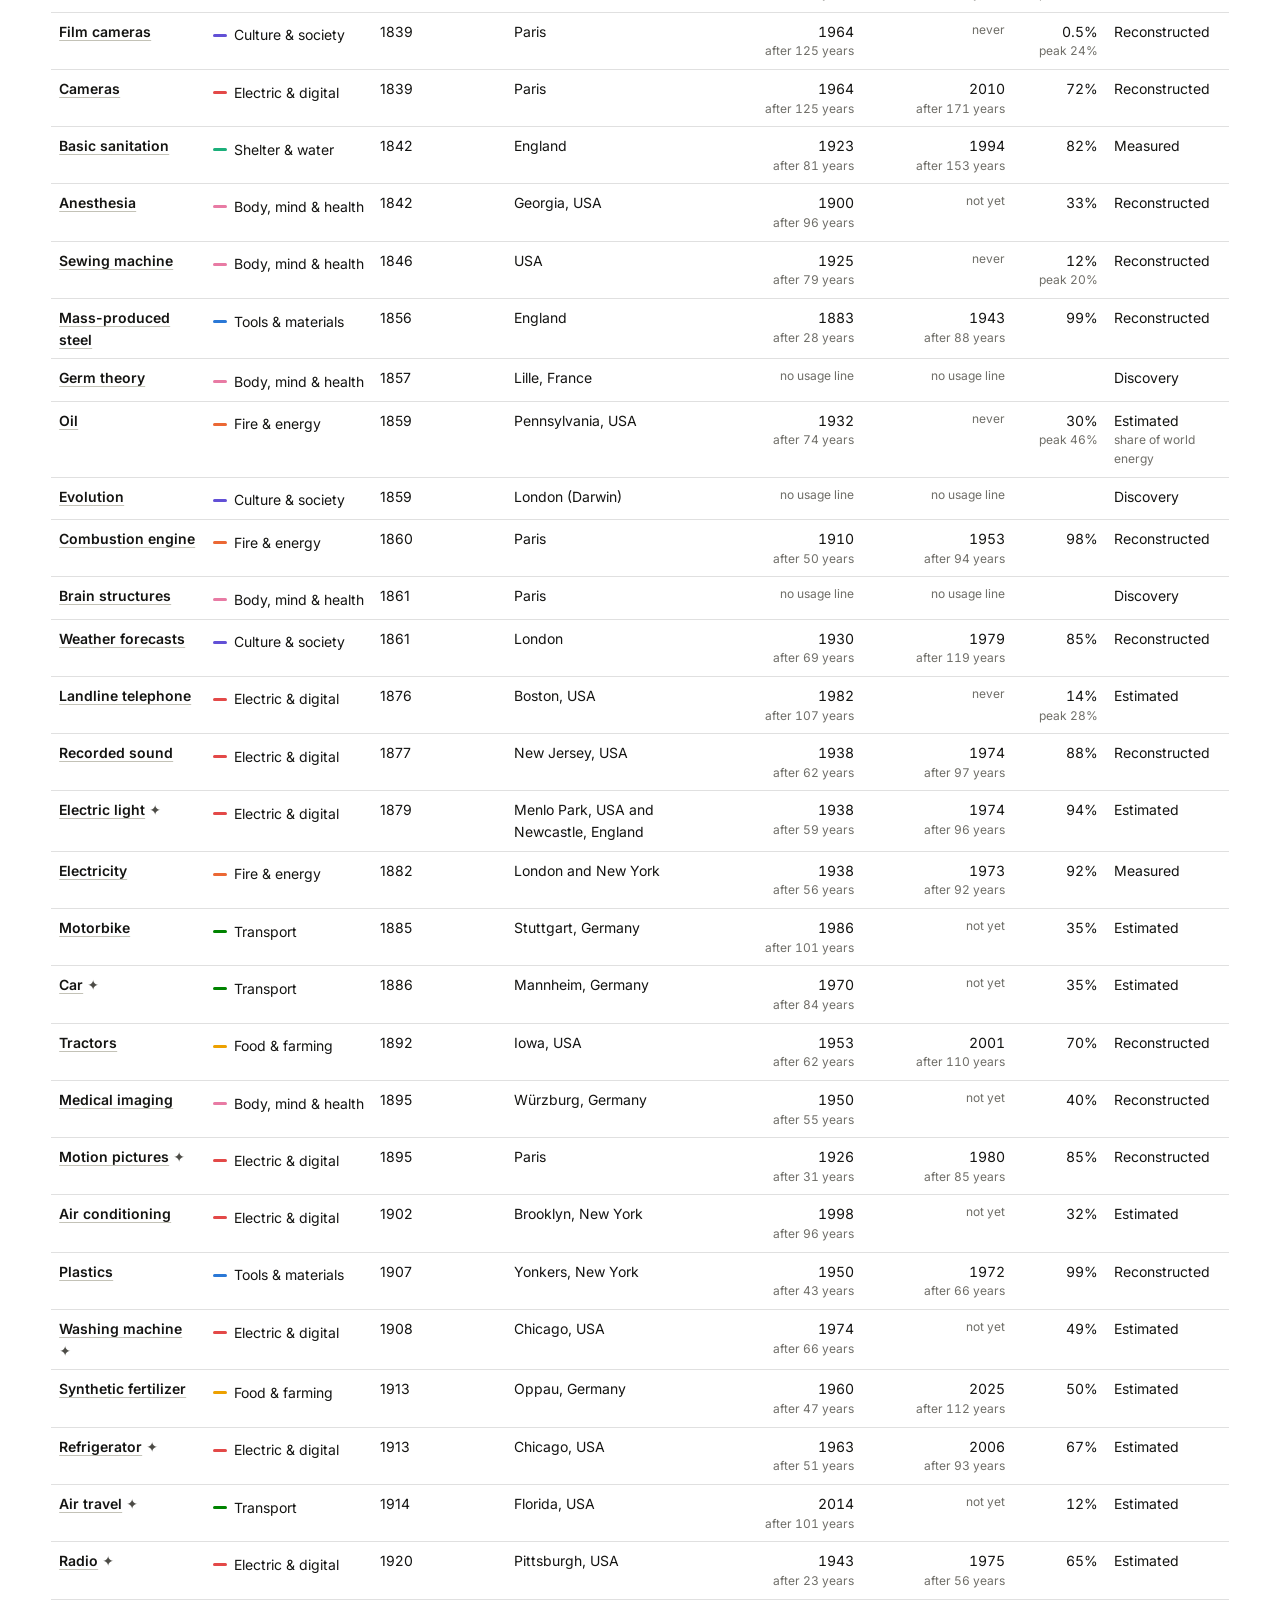
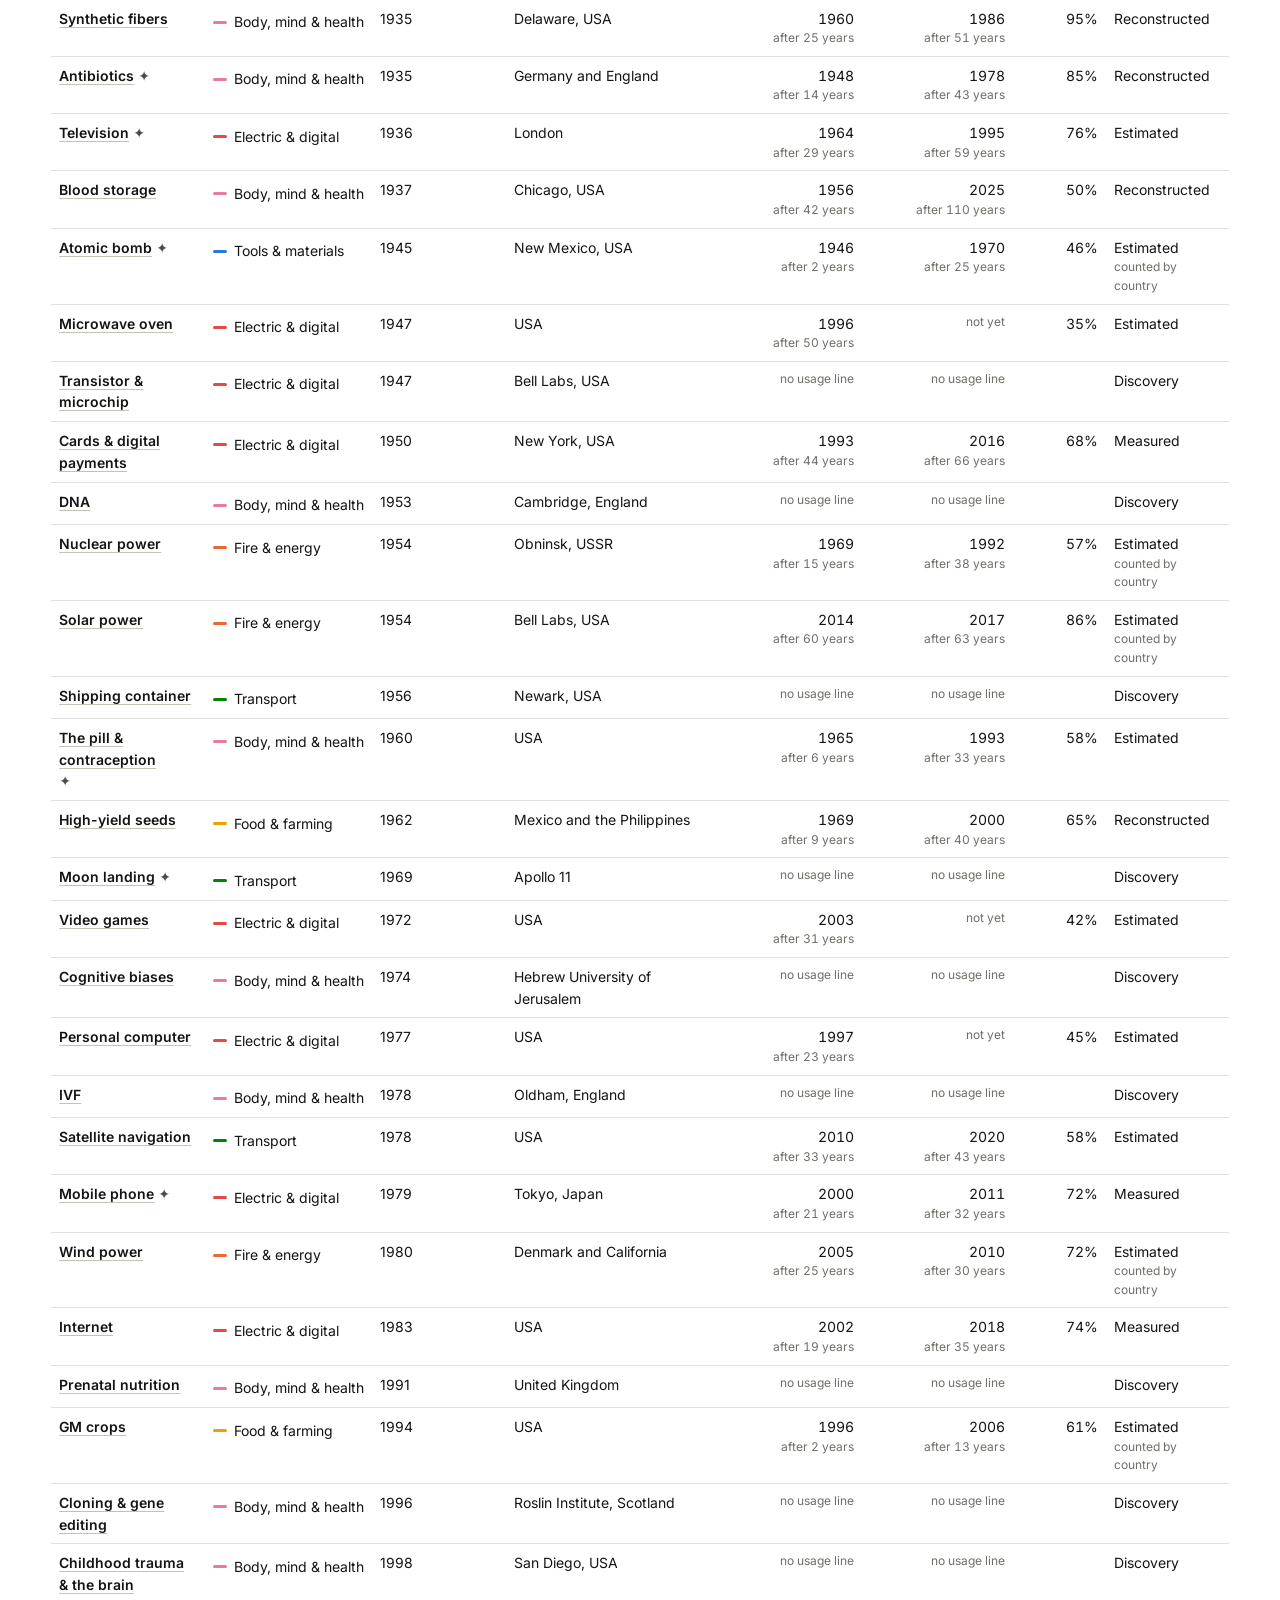
==== commit 1d3d19cc: "Add reading levels to the book: ages 4 to 7 and adults The book now has three reading levels that sh" ====
--- a/index.html
+++ b/index.html
@@ -30,7 +30,7 @@
       <a href="#brain">Collective brain</a>
       <a href="#method">Method</a>
       <a href="#table">All technologies</a>
-      <a href="story/">Picture book for kids</a>
+      <a href="story/">The book</a>
     </nav>
   </div>
 </header>
@@ -41,7 +41,7 @@
       <div class="lede">
         <h1>Technologies now reach half of humanity in years, not millennia</h1>
         <p id="lede" class="lede-p">The share of all people alive who used each technology, from the first stone tools 3.3 million years ago to generative AI.</p>
-        <p class="kids-link"><a href="story/">New: read the whole story as a picture book for ages 8 to 12 →</a></p>
+        <p class="kids-link">Read it as a book: <a href="story/little/">ages 4–7</a> · <a href="story/">ages 8–12</a> · <a href="story/adults/">adults</a> →</p>
       </div>
       <div class="tiles" id="tiles" aria-label="Time from first use to half of humanity"></div>
     </div>
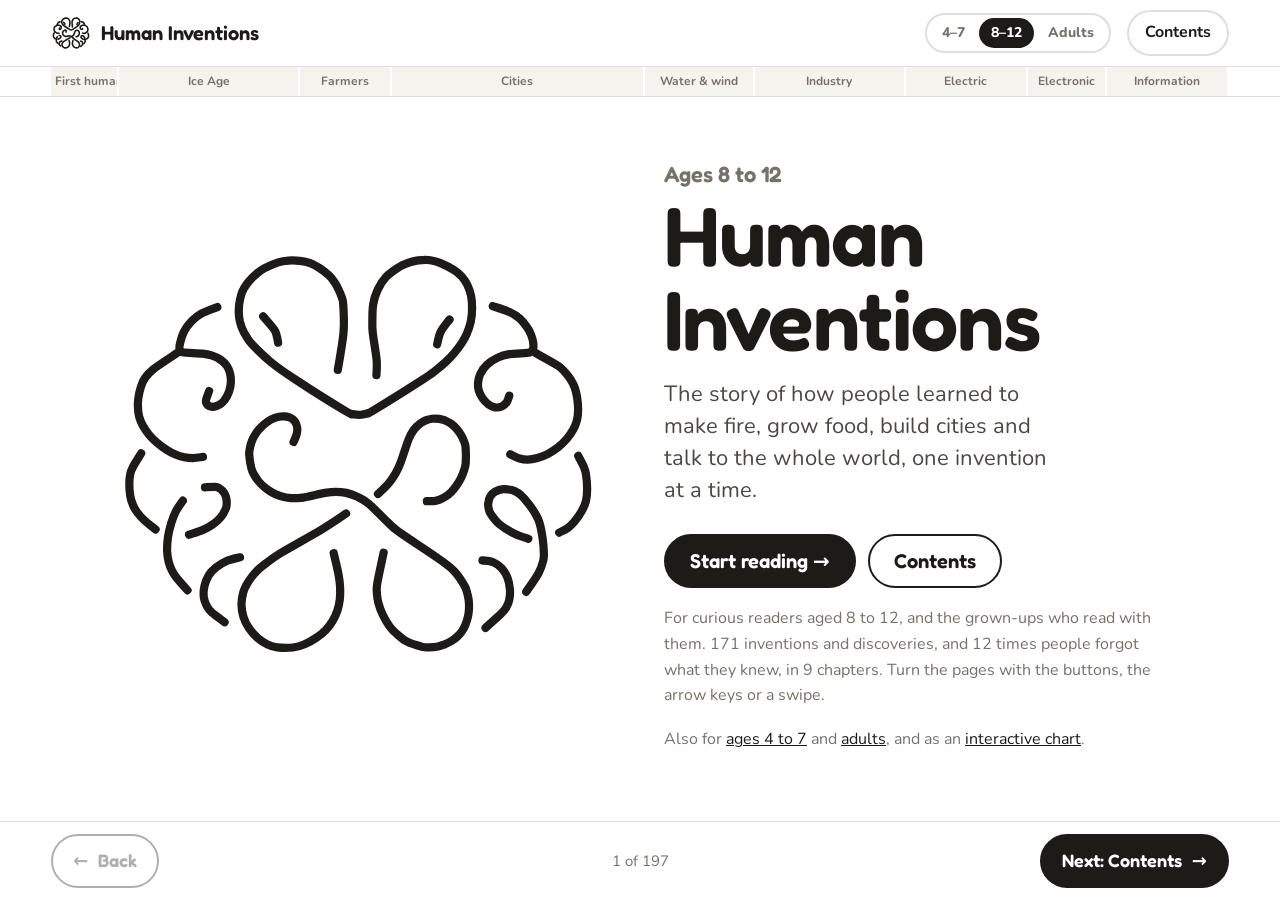
==== commit 64b2d5b6: "Make the book the home page; move the chart to chart/ The ages 8-12 book now opens at the site's mai" ====
--- a/index.html
+++ b/index.html
@@ -3,268 +3,38 @@
 <head>
 <meta charset="utf-8">
 <meta name="viewport" content="width=device-width, initial-scale=1">
-<title>Human Inventions</title>
-<meta name="description" content="How quickly 151 technologies spread through humanity, from the first stone tools 3.3 million years ago to generative AI.">
+<title>Human Inventions: the story</title>
+<meta name="description" content="A picture-book encyclopedia for curious readers aged 8 to 12: the story of human inventions in time order, from the first stone tool to AI.">
 <meta property="og:type" content="website">
-<meta property="og:title" content="Human Inventions">
-<meta property="og:description" content="How quickly 151 technologies spread through humanity, from the first stone tools 3.3 million years ago to generative AI.">
+<meta property="og:title" content="Human Inventions: the story">
+<meta property="og:description" content="The story of human inventions in time order, from the first stone tool to AI, for readers aged 8 to 12.">
 <meta property="og:url" content="https://y87cbw5jrm-svg.github.io/human-inventions/">
-<meta property="og:image" content="https://y87cbw5jrm-svg.github.io/human-inventions/og.png">
+<meta property="og:image" content="https://y87cbw5jrm-svg.github.io/human-inventions/story/og.png">
 <meta name="twitter:card" content="summary_large_image">
-<link rel="icon" href="data:image/svg+xml,%3Csvg xmlns='http://www.w3.org/2000/svg' viewBox='-40 -110 1080 1080'%3E%3Cstyle%3Epath%7Bfill:none;stroke:%23141412;stroke-width:64;stroke-linecap:round;stroke-linejoin:round%7D%40media %28prefers-color-scheme:dark%29%7Bpath%7Bstroke:%23f0efec%7D%7D%3C/style%3E%3Cpath d='M761.0 142.0C766.4 143.9 784.6 149.4 793.4 153.4C802.2 157.5 807.7 161.1 813.6 166.3C819.5 171.6 825.1 179.6 828.7 184.9C832.4 190.1 833.8 193.9 835.5 198.1C837.2 202.3 838.5 205.9 839.1 210.2C839.8 214.4 840.4 219.9 839.7 223.4C839.0 226.8 836.9 229.2 834.9 230.8C832.8 232.4 834.3 232.3 827.3 233.0C820.3 233.8 802.5 233.9 793.1 235.4C783.6 236.9 777.8 238.7 770.6 242.1C763.4 245.6 755.4 250.5 749.7 255.9C744.0 261.3 739.3 268.6 736.5 274.4C733.6 280.3 732.9 285.8 732.4 291.0C732.0 296.3 732.3 301.0 733.8 306.0C735.2 311.0 737.9 316.4 741.1 320.9C744.2 325.4 748.7 330.2 752.7 333.2C756.7 336.1 760.9 338.0 765.2 338.7C769.4 339.3 774.5 338.6 778.3 337.0C782.1 335.3 785.6 332.4 788.0 328.9C790.5 325.4 792.2 318.1 793.0 316.0'/%3E%3Cpath d='M226.0 144.0C220.8 146.1 203.1 152.0 194.8 156.5C186.6 160.9 182.1 164.9 176.5 170.7C170.9 176.5 165.2 183.5 161.2 191.5C157.2 199.5 153.8 212.9 152.6 218.8C151.3 224.7 152.6 224.9 153.6 227.1C154.5 229.2 151.2 230.5 158.4 231.7C165.6 232.9 187.4 233.2 196.8 234.2C206.1 235.2 208.5 235.8 214.5 237.9C220.4 239.9 227.2 242.7 232.3 246.2C237.4 249.7 241.8 254.3 244.9 258.9C248.0 263.4 249.7 268.2 250.9 273.5C252.1 278.8 252.6 284.8 252.2 290.6C251.9 296.3 250.6 302.6 248.7 308.1C246.7 313.6 243.2 319.9 240.6 323.7C238.1 327.6 236.2 329.1 233.6 331.1C231.0 333.1 228.1 334.8 225.1 335.9C222.2 337.0 218.8 337.7 216.2 337.7C213.6 337.7 211.3 336.9 209.5 335.9C207.6 335.0 206.3 333.6 205.4 331.8C204.4 329.9 203.1 329.1 203.9 325.0C204.6 320.8 209.0 310.0 210.0 307.0'/%3E%3Cpath d='M315.0 162.0C318.5 166.2 331.8 181.1 336.2 187.2C340.5 193.3 339.8 194.3 341.1 198.6C342.4 202.9 343.5 210.6 344.0 213.0'/%3E%3Cpath d='M677.0 168.0C674.1 172.0 663.8 183.9 659.8 191.9C655.8 199.9 654.1 212.0 653.0 216.0'/%3E%3Cpath d='M460.0 266.0C461.9 253.8 469.3 214.0 471.1 192.9C472.9 171.8 471.2 150.5 470.6 139.2C470.0 127.9 469.3 130.1 467.6 124.9C465.9 119.7 463.0 113.0 460.5 107.9C458.1 102.9 455.8 98.7 452.8 94.5C449.9 90.3 447.7 87.0 443.1 82.7C438.5 78.4 431.3 72.6 425.1 68.5C419.0 64.5 412.7 60.8 406.2 58.4C399.6 56.0 393.0 54.9 386.0 54.1C379.0 53.3 371.0 53.0 364.1 53.5C357.1 54.0 352.0 54.6 344.3 57.1C336.6 59.5 324.8 64.8 317.9 68.3C311.1 71.8 308.3 74.0 303.3 78.1C298.3 82.3 292.1 88.5 287.9 93.2C283.8 98.0 280.9 102.2 278.3 106.5C275.8 110.9 274.2 114.0 272.6 119.2C271.0 124.5 269.3 131.9 268.5 138.0C267.7 144.1 267.5 150.4 267.7 156.0C267.9 161.6 268.6 166.4 269.8 171.7C271.1 176.9 272.9 182.6 275.1 187.6C277.2 192.6 279.5 196.8 282.7 201.7C285.9 206.6 286.2 208.8 294.1 217.0C302.0 225.2 316.2 239.6 330.0 250.8C343.8 262.0 352.8 268.4 376.8 284.1C400.8 299.9 455.0 334.0 474.0 345.3C493.1 356.6 485.7 350.7 491.0 352.0C496.3 353.3 501.4 353.2 505.8 353.0C510.1 352.7 513.2 351.8 517.2 350.3C521.1 348.9 512.2 355.0 529.7 344.3C547.2 333.7 602.2 299.3 622.1 286.5C642.1 273.7 641.3 273.7 649.3 267.6C657.2 261.6 663.7 256.0 669.8 250.4C675.8 244.7 680.5 239.9 685.6 233.8C690.8 227.7 696.6 220.1 700.8 213.7C704.9 207.4 707.6 202.7 710.5 195.9C713.4 189.1 716.4 180.8 718.2 172.8C719.9 164.8 720.7 156.4 720.8 148.0C720.9 139.7 720.5 130.6 719.0 122.8C717.5 114.9 714.8 107.4 711.7 101.0C708.7 94.7 705.1 89.5 700.9 84.7C696.6 79.9 693.4 76.7 686.3 72.2C679.2 67.8 666.1 61.3 658.4 58.1C650.6 54.9 645.5 54.0 639.7 53.0C634.0 52.1 629.2 52.3 624.0 52.6C618.8 52.8 613.3 53.5 608.3 54.6C603.3 55.6 598.9 57.0 594.1 58.8C589.3 60.7 586.3 61.4 579.5 65.8C572.8 70.2 560.8 77.9 553.8 85.2C546.8 92.6 541.8 101.1 537.6 110.0C533.4 118.9 530.4 127.7 528.7 138.7C526.9 149.7 527.2 166.5 527.1 176.0C527.0 185.5 526.7 183.9 528.1 195.6C529.5 207.4 534.2 233.4 535.4 246.8C536.5 260.2 535.1 271.1 535.0 276.0'/%3E%3Cpath d='M374.0 406.0C375.0 403.4 379.1 394.9 380.2 390.1C381.4 385.4 381.6 381.3 381.0 377.3C380.3 373.2 378.7 368.9 376.3 365.7C373.9 362.6 370.5 360.1 366.7 358.5C362.9 356.9 358.2 356.1 353.3 356.3C348.4 356.4 342.6 357.5 337.5 359.3C332.3 361.2 327.3 363.9 322.3 367.4C317.4 370.9 311.7 376.3 307.8 380.4C304.0 384.6 301.5 388.2 299.1 392.1C296.7 396.0 294.8 399.8 293.2 403.8C291.6 407.9 290.4 412.0 289.5 416.6C288.7 421.1 287.5 424.2 288.0 431.1C288.4 437.9 290.5 451.1 292.2 457.6C293.8 464.2 295.6 466.2 297.9 470.3C300.2 474.4 302.8 478.3 306.0 482.2C309.3 486.1 313.2 490.1 317.4 493.7C321.5 497.2 326.3 500.5 331.1 503.3C335.9 506.1 341.1 508.4 346.2 510.3C351.4 512.1 355.0 513.5 362.0 514.3C369.0 515.0 375.8 516.1 388.0 514.5C400.2 512.9 423.7 506.8 435.1 504.8C446.4 502.9 449.2 502.7 456.1 502.7C463.0 502.7 469.6 503.2 476.5 504.8C483.4 506.3 490.1 508.5 497.4 512.1C504.7 515.7 510.6 518.1 520.3 526.2C530.1 534.4 546.1 551.9 556.0 561.0C565.9 570.2 561.6 568.3 579.4 581.1C597.2 593.8 644.7 624.6 662.8 637.6C680.9 650.6 680.7 651.1 687.9 659.0C695.2 667.0 702.3 678.7 706.2 685.5C710.1 692.2 710.1 694.7 711.4 699.5C712.8 704.2 713.7 708.9 714.3 714.0C714.8 719.1 715.0 724.7 714.8 730.0C714.5 735.3 713.8 740.7 712.7 745.8C711.5 750.9 709.9 756.0 708.0 760.7C706.1 765.3 703.8 769.7 701.2 773.6C698.5 777.5 695.3 781.0 692.0 784.0C688.7 787.1 685.7 789.5 681.4 792.1C677.1 794.7 671.0 797.7 666.3 799.6C661.5 801.5 657.5 802.7 652.7 803.6C648.0 804.4 642.9 804.7 638.0 804.7C633.0 804.7 630.5 805.4 623.1 803.5C615.7 801.6 601.9 797.7 593.7 793.4C585.4 789.2 579.1 782.9 573.6 778.0C568.1 773.1 564.9 770.1 560.5 764.0C556.1 757.9 550.9 748.8 547.3 741.4C543.7 734.0 540.9 726.2 539.0 719.4C537.1 712.7 536.4 707.4 536.0 700.8C535.6 694.3 534.6 693.3 536.7 680.0C538.9 666.7 547.0 630.8 549.0 621.0'/%3E%3Cpath d='M78.0 428.0C75.5 432.2 66.3 446.5 62.8 453.0C59.3 459.5 58.4 461.4 57.1 466.9C55.8 472.4 55.1 478.7 55.0 486.0C55.0 493.4 55.6 503.6 56.8 510.8C58.0 518.1 60.2 524.0 62.5 529.3C64.7 534.6 66.6 537.8 70.3 542.7C74.0 547.6 78.6 553.0 84.6 558.5C90.5 564.1 102.4 573.1 106.0 576.0'/%3E%3Cpath d='M795.0 430.0C798.0 431.3 807.6 436.4 813.2 438.1C818.9 439.8 823.2 440.4 828.9 440.3C834.6 440.1 841.0 439.0 847.6 437.1C854.2 435.2 861.7 432.4 868.4 428.9C875.1 425.5 881.9 421.0 887.8 416.3C893.8 411.6 899.4 406.2 904.3 400.5C909.2 394.8 914.0 388.1 917.4 381.9C920.7 375.8 922.9 369.9 924.5 363.6C926.1 357.3 926.7 351.1 926.8 344.0C926.9 336.9 926.1 328.2 925.1 321.1C924.1 314.1 922.7 307.6 920.7 301.7C918.7 295.9 916.1 291.1 913.0 286.0C909.9 280.9 906.2 275.9 901.9 271.1C897.6 266.4 897.0 264.0 887.4 257.7C877.7 251.3 851.2 237.1 844.0 233.0'/%3E%3Cpath d='M927.0 433.0C928.8 436.6 935.5 448.7 938.1 454.8C940.6 460.8 941.1 462.1 942.1 469.1C943.2 476.1 944.3 488.4 944.3 497.0C944.3 505.6 943.8 513.3 942.0 520.4C940.3 527.6 937.7 533.2 933.9 540.0C930.1 546.8 923.7 555.8 919.1 561.3C914.6 566.9 911.4 569.8 906.5 573.3C901.6 576.7 892.7 580.5 890.0 582.0'/%3E%3Cpath d='M198.0 435.0C194.8 435.3 184.9 437.0 178.9 437.1C172.8 437.1 167.4 436.6 161.7 435.5C156.0 434.4 150.3 432.7 144.7 430.3C139.1 428.0 134.1 425.4 128.0 421.5C121.8 417.5 113.8 411.6 108.0 406.6C102.2 401.7 97.6 397.1 93.1 391.6C88.6 386.1 84.1 379.5 80.9 373.6C77.8 367.8 75.7 362.3 74.1 356.6C72.6 350.8 72.0 344.9 71.8 339.0C71.5 333.1 71.5 327.6 72.5 321.0C73.4 314.4 75.4 305.5 77.4 299.2C79.4 293.0 80.5 289.1 84.4 283.4C88.4 277.7 90.5 273.4 101.1 265.0C111.7 256.6 140.2 238.3 148.0 233.0'/%3E%3Cpath d='M202.0 494.0C205.4 493.8 217.5 492.7 222.1 493.0C226.7 493.3 227.4 494.5 229.7 495.8C232.1 497.1 234.3 498.9 236.1 500.8C237.9 502.7 239.4 504.9 240.7 507.5C241.9 510.1 243.0 513.1 243.6 516.3C244.1 519.5 244.3 523.4 244.1 526.7C243.9 530.0 244.1 531.7 242.2 535.9C240.4 540.1 237.2 546.7 232.9 551.8C228.6 556.9 222.4 562.4 216.6 566.6C210.8 570.7 205.7 573.4 198.1 576.6C190.5 579.9 175.5 584.4 171.0 586.0'/%3E%3Cpath d='M538.0 507.0C541.3 503.8 551.9 494.6 557.6 487.9C563.3 481.2 568.1 473.9 572.2 466.9C576.3 459.9 577.7 457.0 582.0 445.8C586.3 434.6 593.6 410.5 598.0 399.6C602.5 388.8 605.4 385.5 608.9 380.7C612.5 375.8 615.7 373.4 619.3 370.6C623.0 367.9 626.7 365.7 630.7 364.0C634.7 362.4 638.8 361.3 643.1 360.8C647.4 360.3 652.4 360.5 656.7 361.0C660.9 361.6 664.4 362.6 668.3 364.1C672.2 365.7 676.2 367.8 679.8 370.4C683.5 373.0 687.0 376.2 690.2 379.7C693.3 383.3 696.5 387.6 698.9 391.6C701.3 395.5 703.1 399.4 704.7 403.5C706.2 407.7 707.5 409.2 708.2 416.5C708.8 423.7 709.0 439.3 708.5 446.9C707.9 454.5 706.5 457.2 704.9 462.1C703.4 466.9 701.7 471.2 699.2 476.1C696.7 480.9 693.2 486.8 690.1 491.3C686.9 495.9 683.5 499.9 680.2 503.2C676.8 506.6 673.6 509.2 669.9 511.6C666.2 514.0 661.7 516.3 657.9 517.8C654.0 519.4 650.9 520.1 646.7 520.7C642.6 521.2 635.3 520.9 633.0 521.0'/%3E%3Cpath d='M159.0 520.0C156.7 523.5 149.2 533.5 145.4 540.7C141.7 547.9 139.1 554.6 136.5 563.2C133.9 571.7 131.2 582.7 129.9 592.0C128.6 601.3 128.2 611.0 128.5 618.9C128.8 626.8 130.0 633.0 131.6 639.3C133.2 645.6 135.6 651.6 138.3 656.9C140.9 662.2 142.7 664.8 147.7 671.0C152.6 677.2 164.6 690.2 168.0 694.0'/%3E%3Cpath d='M476.0 545.0C468.0 550.2 448.9 563.7 427.9 576.4C406.9 589.1 368.4 609.9 350.0 621.2C331.7 632.4 325.4 638.0 317.7 643.7C309.9 649.4 307.9 651.4 303.7 655.5C299.5 659.7 295.9 663.8 292.4 668.5C288.9 673.2 285.2 678.8 282.5 683.8C279.8 688.9 277.7 692.4 276.1 698.8C274.5 705.2 272.7 714.1 272.9 722.0C273.0 730.0 274.5 738.9 276.9 746.4C279.2 753.9 282.6 760.4 287.1 767.1C291.6 773.8 297.9 781.0 304.0 786.4C310.1 791.8 317.6 796.3 323.9 799.5C330.3 802.6 334.1 804.1 342.2 805.0C350.4 806.0 364.0 806.1 372.9 805.1C381.8 804.0 388.0 802.0 395.5 798.8C403.1 795.7 411.3 790.9 418.2 786.2C425.1 781.6 431.6 776.2 437.0 770.7C442.3 765.1 446.6 759.3 450.3 752.9C454.1 746.6 457.2 739.6 459.5 732.6C461.7 725.5 463.2 718.5 464.0 710.7C464.8 703.0 464.7 694.2 464.3 686.0C463.8 677.8 463.1 672.1 461.0 661.4C459.0 650.8 453.5 628.6 452.0 622.0'/%3E%3Cpath d='M270.0 630.0C265.8 631.1 252.8 633.4 245.0 636.7C237.2 640.0 229.2 645.2 223.3 649.9C217.4 654.6 213.1 658.8 209.4 664.7C205.7 670.7 202.6 678.5 201.0 685.4C199.3 692.4 198.8 700.0 199.5 706.5C200.2 713.0 202.8 719.4 205.4 724.4C207.9 729.4 209.2 731.5 214.9 736.8C220.7 742.0 235.8 752.8 240.0 756.0'/%3E%3Cpath d='M741.0 636.0C744.5 636.6 755.8 637.1 761.9 639.5C768.1 642.0 773.4 645.8 778.0 650.8C782.6 655.8 786.8 662.7 789.6 669.7C792.3 676.7 793.8 685.7 794.4 693.0C794.9 700.3 794.1 707.6 792.8 713.5C791.6 719.3 789.4 723.6 786.7 728.1C784.0 732.5 783.2 733.7 776.5 740.2C769.9 746.6 751.9 762.5 747.0 767.0'/%3E%3Cpath d='M830.0 594.0C825.7 592.4 813.3 589.4 803.9 584.6C794.5 579.9 781.5 571.9 773.7 565.4C765.9 559.0 760.4 550.5 757.0 545.7C753.6 540.8 754.1 539.5 753.3 536.3C752.4 533.0 751.6 530.1 752.1 526.1C752.5 522.1 753.6 516.0 755.9 512.1C758.2 508.1 761.4 504.8 765.6 502.4C769.8 500.0 775.6 498.1 781.1 497.6C786.5 497.1 793.3 498.1 798.2 499.4C803.2 500.6 806.6 502.5 810.7 505.4C814.8 508.2 818.1 511.2 822.8 516.5C827.4 521.8 834.3 530.5 838.6 537.0C843.0 543.4 846.2 549.5 848.8 555.2C851.3 560.8 852.3 564.4 853.9 571.0C855.4 577.6 857.1 586.8 858.1 594.8C859.2 602.7 859.9 611.8 860.1 618.7C860.2 625.6 860.9 628.9 859.2 635.9C857.5 643.0 855.4 650.6 849.9 660.8C844.3 671.0 830.0 691.0 826.0 697.0'/%3E%3C/svg%3E">
+<link rel="icon" href="logo.svg" type="image/svg+xml">
 <link rel="preconnect" href="https://fonts.googleapis.com">
 <link rel="preconnect" href="https://fonts.gstatic.com" crossorigin>
-<link rel="stylesheet" href="https://fonts.googleapis.com/css2?family=Inter:wght@400;500;600&family=Inter+Tight:wght@600;700&display=swap">
-<link rel="stylesheet" href="styles.css">
+<link rel="stylesheet" href="https://fonts.googleapis.com/css2?family=Fredoka:wght@500;600&family=Nunito:wght@400;600;700;800&display=swap">
+<link rel="stylesheet" href="story/story.css">
 </head>
 <body>
-<header class="top">
-  <div class="wrap topin">
-    <a class="brand" href="#top" aria-label="Human Inventions, back to top">
-      <svg viewBox="0 0 1000 859" aria-hidden="true"><defs><g id="brand-mark"><path d="M761.0 142.0C766.4 143.9 784.6 149.4 793.4 153.4C802.2 157.5 807.7 161.1 813.6 166.3C819.5 171.6 825.1 179.6 828.7 184.9C832.4 190.1 833.8 193.9 835.5 198.1C837.2 202.3 838.5 205.9 839.1 210.2C839.8 214.4 840.4 219.9 839.7 223.4C839.0 226.8 836.9 229.2 834.9 230.8C832.8 232.4 834.3 232.3 827.3 233.0C820.3 233.8 802.5 233.9 793.1 235.4C783.6 236.9 777.8 238.7 770.6 242.1C763.4 245.6 755.4 250.5 749.7 255.9C744.0 261.3 739.3 268.6 736.5 274.4C733.6 280.3 732.9 285.8 732.4 291.0C732.0 296.3 732.3 301.0 733.8 306.0C735.2 311.0 737.9 316.4 741.1 320.9C744.2 325.4 748.7 330.2 752.7 333.2C756.7 336.1 760.9 338.0 765.2 338.7C769.4 339.3 774.5 338.6 778.3 337.0C782.1 335.3 785.6 332.4 788.0 328.9C790.5 325.4 792.2 318.1 793.0 316.0"/><path d="M226.0 144.0C220.8 146.1 203.1 152.0 194.8 156.5C186.6 160.9 182.1 164.9 176.5 170.7C170.9 176.5 165.2 183.5 161.2 191.5C157.2 199.5 153.8 212.9 152.6 218.8C151.3 224.7 152.6 224.9 153.6 227.1C154.5 229.2 151.2 230.5 158.4 231.7C165.6 232.9 187.4 233.2 196.8 234.2C206.1 235.2 208.5 235.8 214.5 237.9C220.4 239.9 227.2 242.7 232.3 246.2C237.4 249.7 241.8 254.3 244.9 258.9C248.0 263.4 249.7 268.2 250.9 273.5C252.1 278.8 252.6 284.8 252.2 290.6C251.9 296.3 250.6 302.6 248.7 308.1C246.7 313.6 243.2 319.9 240.6 323.7C238.1 327.6 236.2 329.1 233.6 331.1C231.0 333.1 228.1 334.8 225.1 335.9C222.2 337.0 218.8 337.7 216.2 337.7C213.6 337.7 211.3 336.9 209.5 335.9C207.6 335.0 206.3 333.6 205.4 331.8C204.4 329.9 203.1 329.1 203.9 325.0C204.6 320.8 209.0 310.0 210.0 307.0"/><path d="M315.0 162.0C318.5 166.2 331.8 181.1 336.2 187.2C340.5 193.3 339.8 194.3 341.1 198.6C342.4 202.9 343.5 210.6 344.0 213.0"/><path d="M677.0 168.0C674.1 172.0 663.8 183.9 659.8 191.9C655.8 199.9 654.1 212.0 653.0 216.0"/><path d="M460.0 266.0C461.9 253.8 469.3 214.0 471.1 192.9C472.9 171.8 471.2 150.5 470.6 139.2C470.0 127.9 469.3 130.1 467.6 124.9C465.9 119.7 463.0 113.0 460.5 107.9C458.1 102.9 455.8 98.7 452.8 94.5C449.9 90.3 447.7 87.0 443.1 82.7C438.5 78.4 431.3 72.6 425.1 68.5C419.0 64.5 412.7 60.8 406.2 58.4C399.6 56.0 393.0 54.9 386.0 54.1C379.0 53.3 371.0 53.0 364.1 53.5C357.1 54.0 352.0 54.6 344.3 57.1C336.6 59.5 324.8 64.8 317.9 68.3C311.1 71.8 308.3 74.0 303.3 78.1C298.3 82.3 292.1 88.5 287.9 93.2C283.8 98.0 280.9 102.2 278.3 106.5C275.8 110.9 274.2 114.0 272.6 119.2C271.0 124.5 269.3 131.9 268.5 138.0C267.7 144.1 267.5 150.4 267.7 156.0C267.9 161.6 268.6 166.4 269.8 171.7C271.1 176.9 272.9 182.6 275.1 187.6C277.2 192.6 279.5 196.8 282.7 201.7C285.9 206.6 286.2 208.8 294.1 217.0C302.0 225.2 316.2 239.6 330.0 250.8C343.8 262.0 352.8 268.4 376.8 284.1C400.8 299.9 455.0 334.0 474.0 345.3C493.1 356.6 485.7 350.7 491.0 352.0C496.3 353.3 501.4 353.2 505.8 353.0C510.1 352.7 513.2 351.8 517.2 350.3C521.1 348.9 512.2 355.0 529.7 344.3C547.2 333.7 602.2 299.3 622.1 286.5C642.1 273.7 641.3 273.7 649.3 267.6C657.2 261.6 663.7 256.0 669.8 250.4C675.8 244.7 680.5 239.9 685.6 233.8C690.8 227.7 696.6 220.1 700.8 213.7C704.9 207.4 707.6 202.7 710.5 195.9C713.4 189.1 716.4 180.8 718.2 172.8C719.9 164.8 720.7 156.4 720.8 148.0C720.9 139.7 720.5 130.6 719.0 122.8C717.5 114.9 714.8 107.4 711.7 101.0C708.7 94.7 705.1 89.5 700.9 84.7C696.6 79.9 693.4 76.7 686.3 72.2C679.2 67.8 666.1 61.3 658.4 58.1C650.6 54.9 645.5 54.0 639.7 53.0C634.0 52.1 629.2 52.3 624.0 52.6C618.8 52.8 613.3 53.5 608.3 54.6C603.3 55.6 598.9 57.0 594.1 58.8C589.3 60.7 586.3 61.4 579.5 65.8C572.8 70.2 560.8 77.9 553.8 85.2C546.8 92.6 541.8 101.1 537.6 110.0C533.4 118.9 530.4 127.7 528.7 138.7C526.9 149.7 527.2 166.5 527.1 176.0C527.0 185.5 526.7 183.9 528.1 195.6C529.5 207.4 534.2 233.4 535.4 246.8C536.5 260.2 535.1 271.1 535.0 276.0"/><path d="M374.0 406.0C375.0 403.4 379.1 394.9 380.2 390.1C381.4 385.4 381.6 381.3 381.0 377.3C380.3 373.2 378.7 368.9 376.3 365.7C373.9 362.6 370.5 360.1 366.7 358.5C362.9 356.9 358.2 356.1 353.3 356.3C348.4 356.4 342.6 357.5 337.5 359.3C332.3 361.2 327.3 363.9 322.3 367.4C317.4 370.9 311.7 376.3 307.8 380.4C304.0 384.6 301.5 388.2 299.1 392.1C296.7 396.0 294.8 399.8 293.2 403.8C291.6 407.9 290.4 412.0 289.5 416.6C288.7 421.1 287.5 424.2 288.0 431.1C288.4 437.9 290.5 451.1 292.2 457.6C293.8 464.2 295.6 466.2 297.9 470.3C300.2 474.4 302.8 478.3 306.0 482.2C309.3 486.1 313.2 490.1 317.4 493.7C321.5 497.2 326.3 500.5 331.1 503.3C335.9 506.1 341.1 508.4 346.2 510.3C351.4 512.1 355.0 513.5 362.0 514.3C369.0 515.0 375.8 516.1 388.0 514.5C400.2 512.9 423.7 506.8 435.1 504.8C446.4 502.9 449.2 502.7 456.1 502.7C463.0 502.7 469.6 503.2 476.5 504.8C483.4 506.3 490.1 508.5 497.4 512.1C504.7 515.7 510.6 518.1 520.3 526.2C530.1 534.4 546.1 551.9 556.0 561.0C565.9 570.2 561.6 568.3 579.4 581.1C597.2 593.8 644.7 624.6 662.8 637.6C680.9 650.6 680.7 651.1 687.9 659.0C695.2 667.0 702.3 678.7 706.2 685.5C710.1 692.2 710.1 694.7 711.4 699.5C712.8 704.2 713.7 708.9 714.3 714.0C714.8 719.1 715.0 724.7 714.8 730.0C714.5 735.3 713.8 740.7 712.7 745.8C711.5 750.9 709.9 756.0 708.0 760.7C706.1 765.3 703.8 769.7 701.2 773.6C698.5 777.5 695.3 781.0 692.0 784.0C688.7 787.1 685.7 789.5 681.4 792.1C677.1 794.7 671.0 797.7 666.3 799.6C661.5 801.5 657.5 802.7 652.7 803.6C648.0 804.4 642.9 804.7 638.0 804.7C633.0 804.7 630.5 805.4 623.1 803.5C615.7 801.6 601.9 797.7 593.7 793.4C585.4 789.2 579.1 782.9 573.6 778.0C568.1 773.1 564.9 770.1 560.5 764.0C556.1 757.9 550.9 748.8 547.3 741.4C543.7 734.0 540.9 726.2 539.0 719.4C537.1 712.7 536.4 707.4 536.0 700.8C535.6 694.3 534.6 693.3 536.7 680.0C538.9 666.7 547.0 630.8 549.0 621.0"/><path d="M78.0 428.0C75.5 432.2 66.3 446.5 62.8 453.0C59.3 459.5 58.4 461.4 57.1 466.9C55.8 472.4 55.1 478.7 55.0 486.0C55.0 493.4 55.6 503.6 56.8 510.8C58.0 518.1 60.2 524.0 62.5 529.3C64.7 534.6 66.6 537.8 70.3 542.7C74.0 547.6 78.6 553.0 84.6 558.5C90.5 564.1 102.4 573.1 106.0 576.0"/><path d="M795.0 430.0C798.0 431.3 807.6 436.4 813.2 438.1C818.9 439.8 823.2 440.4 828.9 440.3C834.6 440.1 841.0 439.0 847.6 437.1C854.2 435.2 861.7 432.4 868.4 428.9C875.1 425.5 881.9 421.0 887.8 416.3C893.8 411.6 899.4 406.2 904.3 400.5C909.2 394.8 914.0 388.1 917.4 381.9C920.7 375.8 922.9 369.9 924.5 363.6C926.1 357.3 926.7 351.1 926.8 344.0C926.9 336.9 926.1 328.2 925.1 321.1C924.1 314.1 922.7 307.6 920.7 301.7C918.7 295.9 916.1 291.1 913.0 286.0C909.9 280.9 906.2 275.9 901.9 271.1C897.6 266.4 897.0 264.0 887.4 257.7C877.7 251.3 851.2 237.1 844.0 233.0"/><path d="M927.0 433.0C928.8 436.6 935.5 448.7 938.1 454.8C940.6 460.8 941.1 462.1 942.1 469.1C943.2 476.1 944.3 488.4 944.3 497.0C944.3 505.6 943.8 513.3 942.0 520.4C940.3 527.6 937.7 533.2 933.9 540.0C930.1 546.8 923.7 555.8 919.1 561.3C914.6 566.9 911.4 569.8 906.5 573.3C901.6 576.7 892.7 580.5 890.0 582.0"/><path d="M198.0 435.0C194.8 435.3 184.9 437.0 178.9 437.1C172.8 437.1 167.4 436.6 161.7 435.5C156.0 434.4 150.3 432.7 144.7 430.3C139.1 428.0 134.1 425.4 128.0 421.5C121.8 417.5 113.8 411.6 108.0 406.6C102.2 401.7 97.6 397.1 93.1 391.6C88.6 386.1 84.1 379.5 80.9 373.6C77.8 367.8 75.7 362.3 74.1 356.6C72.6 350.8 72.0 344.9 71.8 339.0C71.5 333.1 71.5 327.6 72.5 321.0C73.4 314.4 75.4 305.5 77.4 299.2C79.4 293.0 80.5 289.1 84.4 283.4C88.4 277.7 90.5 273.4 101.1 265.0C111.7 256.6 140.2 238.3 148.0 233.0"/><path d="M202.0 494.0C205.4 493.8 217.5 492.7 222.1 493.0C226.7 493.3 227.4 494.5 229.7 495.8C232.1 497.1 234.3 498.9 236.1 500.8C237.9 502.7 239.4 504.9 240.7 507.5C241.9 510.1 243.0 513.1 243.6 516.3C244.1 519.5 244.3 523.4 244.1 526.7C243.9 530.0 244.1 531.7 242.2 535.9C240.4 540.1 237.2 546.7 232.9 551.8C228.6 556.9 222.4 562.4 216.6 566.6C210.8 570.7 205.7 573.4 198.1 576.6C190.5 579.9 175.5 584.4 171.0 586.0"/><path d="M538.0 507.0C541.3 503.8 551.9 494.6 557.6 487.9C563.3 481.2 568.1 473.9 572.2 466.9C576.3 459.9 577.7 457.0 582.0 445.8C586.3 434.6 593.6 410.5 598.0 399.6C602.5 388.8 605.4 385.5 608.9 380.7C612.5 375.8 615.7 373.4 619.3 370.6C623.0 367.9 626.7 365.7 630.7 364.0C634.7 362.4 638.8 361.3 643.1 360.8C647.4 360.3 652.4 360.5 656.7 361.0C660.9 361.6 664.4 362.6 668.3 364.1C672.2 365.7 676.2 367.8 679.8 370.4C683.5 373.0 687.0 376.2 690.2 379.7C693.3 383.3 696.5 387.6 698.9 391.6C701.3 395.5 703.1 399.4 704.7 403.5C706.2 407.7 707.5 409.2 708.2 416.5C708.8 423.7 709.0 439.3 708.5 446.9C707.9 454.5 706.5 457.2 704.9 462.1C703.4 466.9 701.7 471.2 699.2 476.1C696.7 480.9 693.2 486.8 690.1 491.3C686.9 495.9 683.5 499.9 680.2 503.2C676.8 506.6 673.6 509.2 669.9 511.6C666.2 514.0 661.7 516.3 657.9 517.8C654.0 519.4 650.9 520.1 646.7 520.7C642.6 521.2 635.3 520.9 633.0 521.0"/><path d="M159.0 520.0C156.7 523.5 149.2 533.5 145.4 540.7C141.7 547.9 139.1 554.6 136.5 563.2C133.9 571.7 131.2 582.7 129.9 592.0C128.6 601.3 128.2 611.0 128.5 618.9C128.8 626.8 130.0 633.0 131.6 639.3C133.2 645.6 135.6 651.6 138.3 656.9C140.9 662.2 142.7 664.8 147.7 671.0C152.6 677.2 164.6 690.2 168.0 694.0"/><path d="M476.0 545.0C468.0 550.2 448.9 563.7 427.9 576.4C406.9 589.1 368.4 609.9 350.0 621.2C331.7 632.4 325.4 638.0 317.7 643.7C309.9 649.4 307.9 651.4 303.7 655.5C299.5 659.7 295.9 663.8 292.4 668.5C288.9 673.2 285.2 678.8 282.5 683.8C279.8 688.9 277.7 692.4 276.1 698.8C274.5 705.2 272.7 714.1 272.9 722.0C273.0 730.0 274.5 738.9 276.9 746.4C279.2 753.9 282.6 760.4 287.1 767.1C291.6 773.8 297.9 781.0 304.0 786.4C310.1 791.8 317.6 796.3 323.9 799.5C330.3 802.6 334.1 804.1 342.2 805.0C350.4 806.0 364.0 806.1 372.9 805.1C381.8 804.0 388.0 802.0 395.5 798.8C403.1 795.7 411.3 790.9 418.2 786.2C425.1 781.6 431.6 776.2 437.0 770.7C442.3 765.1 446.6 759.3 450.3 752.9C454.1 746.6 457.2 739.6 459.5 732.6C461.7 725.5 463.2 718.5 464.0 710.7C464.8 703.0 464.7 694.2 464.3 686.0C463.8 677.8 463.1 672.1 461.0 661.4C459.0 650.8 453.5 628.6 452.0 622.0"/><path d="M270.0 630.0C265.8 631.1 252.8 633.4 245.0 636.7C237.2 640.0 229.2 645.2 223.3 649.9C217.4 654.6 213.1 658.8 209.4 664.7C205.7 670.7 202.6 678.5 201.0 685.4C199.3 692.4 198.8 700.0 199.5 706.5C200.2 713.0 202.8 719.4 205.4 724.4C207.9 729.4 209.2 731.5 214.9 736.8C220.7 742.0 235.8 752.8 240.0 756.0"/><path d="M741.0 636.0C744.5 636.6 755.8 637.1 761.9 639.5C768.1 642.0 773.4 645.8 778.0 650.8C782.6 655.8 786.8 662.7 789.6 669.7C792.3 676.7 793.8 685.7 794.4 693.0C794.9 700.3 794.1 707.6 792.8 713.5C791.6 719.3 789.4 723.6 786.7 728.1C784.0 732.5 783.2 733.7 776.5 740.2C769.9 746.6 751.9 762.5 747.0 767.0"/><path d="M830.0 594.0C825.7 592.4 813.3 589.4 803.9 584.6C794.5 579.9 781.5 571.9 773.7 565.4C765.9 559.0 760.4 550.5 757.0 545.7C753.6 540.8 754.1 539.5 753.3 536.3C752.4 533.0 751.6 530.1 752.1 526.1C752.5 522.1 753.6 516.0 755.9 512.1C758.2 508.1 761.4 504.8 765.6 502.4C769.8 500.0 775.6 498.1 781.1 497.6C786.5 497.1 793.3 498.1 798.2 499.4C803.2 500.6 806.6 502.5 810.7 505.4C814.8 508.2 818.1 511.2 822.8 516.5C827.4 521.8 834.3 530.5 838.6 537.0C843.0 543.4 846.2 549.5 848.8 555.2C851.3 560.8 852.3 564.4 853.9 571.0C855.4 577.6 857.1 586.8 858.1 594.8C859.2 602.7 859.9 611.8 860.1 618.7C860.2 625.6 860.9 628.9 859.2 635.9C857.5 643.0 855.4 650.6 849.9 660.8C844.3 671.0 830.0 691.0 826.0 697.0"/></g></defs><use href="#brand-mark"/></svg>
-      Human Inventions
-    </a>
-    <nav class="nav" aria-label="Sections">
-      <a href="#chart">Timeline</a>
-      <a href="#speed">Speed</a>
-      <a href="#brain">Collective brain</a>
-      <a href="#method">Method</a>
-      <a href="#table">All technologies</a>
-      <a href="story/">The book</a>
-    </nav>
-  </div>
+<svg width="0" height="0" style="position:absolute" aria-hidden="true"><defs><g id="brand-mark"><path d="M761.0 142.0C766.4 143.9 784.6 149.4 793.4 153.4C802.2 157.5 807.7 161.1 813.6 166.3C819.5 171.6 825.1 179.6 828.7 184.9C832.4 190.1 833.8 193.9 835.5 198.1C837.2 202.3 838.5 205.9 839.1 210.2C839.8 214.4 840.4 219.9 839.7 223.4C839.0 226.8 836.9 229.2 834.9 230.8C832.8 232.4 834.3 232.3 827.3 233.0C820.3 233.8 802.5 233.9 793.1 235.4C783.6 236.9 777.8 238.7 770.6 242.1C763.4 245.6 755.4 250.5 749.7 255.9C744.0 261.3 739.3 268.6 736.5 274.4C733.6 280.3 732.9 285.8 732.4 291.0C732.0 296.3 732.3 301.0 733.8 306.0C735.2 311.0 737.9 316.4 741.1 320.9C744.2 325.4 748.7 330.2 752.7 333.2C756.7 336.1 760.9 338.0 765.2 338.7C769.4 339.3 774.5 338.6 778.3 337.0C782.1 335.3 785.6 332.4 788.0 328.9C790.5 325.4 792.2 318.1 793.0 316.0"/><path d="M226.0 144.0C220.8 146.1 203.1 152.0 194.8 156.5C186.6 160.9 182.1 164.9 176.5 170.7C170.9 176.5 165.2 183.5 161.2 191.5C157.2 199.5 153.8 212.9 152.6 218.8C151.3 224.7 152.6 224.9 153.6 227.1C154.5 229.2 151.2 230.5 158.4 231.7C165.6 232.9 187.4 233.2 196.8 234.2C206.1 235.2 208.5 235.8 214.5 237.9C220.4 239.9 227.2 242.7 232.3 246.2C237.4 249.7 241.8 254.3 244.9 258.9C248.0 263.4 249.7 268.2 250.9 273.5C252.1 278.8 252.6 284.8 252.2 290.6C251.9 296.3 250.6 302.6 248.7 308.1C246.7 313.6 243.2 319.9 240.6 323.7C238.1 327.6 236.2 329.1 233.6 331.1C231.0 333.1 228.1 334.8 225.1 335.9C222.2 337.0 218.8 337.7 216.2 337.7C213.6 337.7 211.3 336.9 209.5 335.9C207.6 335.0 206.3 333.6 205.4 331.8C204.4 329.9 203.1 329.1 203.9 325.0C204.6 320.8 209.0 310.0 210.0 307.0"/><path d="M315.0 162.0C318.5 166.2 331.8 181.1 336.2 187.2C340.5 193.3 339.8 194.3 341.1 198.6C342.4 202.9 343.5 210.6 344.0 213.0"/><path d="M677.0 168.0C674.1 172.0 663.8 183.9 659.8 191.9C655.8 199.9 654.1 212.0 653.0 216.0"/><path d="M460.0 266.0C461.9 253.8 469.3 214.0 471.1 192.9C472.9 171.8 471.2 150.5 470.6 139.2C470.0 127.9 469.3 130.1 467.6 124.9C465.9 119.7 463.0 113.0 460.5 107.9C458.1 102.9 455.8 98.7 452.8 94.5C449.9 90.3 447.7 87.0 443.1 82.7C438.5 78.4 431.3 72.6 425.1 68.5C419.0 64.5 412.7 60.8 406.2 58.4C399.6 56.0 393.0 54.9 386.0 54.1C379.0 53.3 371.0 53.0 364.1 53.5C357.1 54.0 352.0 54.6 344.3 57.1C336.6 59.5 324.8 64.8 317.9 68.3C311.1 71.8 308.3 74.0 303.3 78.1C298.3 82.3 292.1 88.5 287.9 93.2C283.8 98.0 280.9 102.2 278.3 106.5C275.8 110.9 274.2 114.0 272.6 119.2C271.0 124.5 269.3 131.9 268.5 138.0C267.7 144.1 267.5 150.4 267.7 156.0C267.9 161.6 268.6 166.4 269.8 171.7C271.1 176.9 272.9 182.6 275.1 187.6C277.2 192.6 279.5 196.8 282.7 201.7C285.9 206.6 286.2 208.8 294.1 217.0C302.0 225.2 316.2 239.6 330.0 250.8C343.8 262.0 352.8 268.4 376.8 284.1C400.8 299.9 455.0 334.0 474.0 345.3C493.1 356.6 485.7 350.7 491.0 352.0C496.3 353.3 501.4 353.2 505.8 353.0C510.1 352.7 513.2 351.8 517.2 350.3C521.1 348.9 512.2 355.0 529.7 344.3C547.2 333.7 602.2 299.3 622.1 286.5C642.1 273.7 641.3 273.7 649.3 267.6C657.2 261.6 663.7 256.0 669.8 250.4C675.8 244.7 680.5 239.9 685.6 233.8C690.8 227.7 696.6 220.1 700.8 213.7C704.9 207.4 707.6 202.7 710.5 195.9C713.4 189.1 716.4 180.8 718.2 172.8C719.9 164.8 720.7 156.4 720.8 148.0C720.9 139.7 720.5 130.6 719.0 122.8C717.5 114.9 714.8 107.4 711.7 101.0C708.7 94.7 705.1 89.5 700.9 84.7C696.6 79.9 693.4 76.7 686.3 72.2C679.2 67.8 666.1 61.3 658.4 58.1C650.6 54.9 645.5 54.0 639.7 53.0C634.0 52.1 629.2 52.3 624.0 52.6C618.8 52.8 613.3 53.5 608.3 54.6C603.3 55.6 598.9 57.0 594.1 58.8C589.3 60.7 586.3 61.4 579.5 65.8C572.8 70.2 560.8 77.9 553.8 85.2C546.8 92.6 541.8 101.1 537.6 110.0C533.4 118.9 530.4 127.7 528.7 138.7C526.9 149.7 527.2 166.5 527.1 176.0C527.0 185.5 526.7 183.9 528.1 195.6C529.5 207.4 534.2 233.4 535.4 246.8C536.5 260.2 535.1 271.1 535.0 276.0"/><path d="M374.0 406.0C375.0 403.4 379.1 394.9 380.2 390.1C381.4 385.4 381.6 381.3 381.0 377.3C380.3 373.2 378.7 368.9 376.3 365.7C373.9 362.6 370.5 360.1 366.7 358.5C362.9 356.9 358.2 356.1 353.3 356.3C348.4 356.4 342.6 357.5 337.5 359.3C332.3 361.2 327.3 363.9 322.3 367.4C317.4 370.9 311.7 376.3 307.8 380.4C304.0 384.6 301.5 388.2 299.1 392.1C296.7 396.0 294.8 399.8 293.2 403.8C291.6 407.9 290.4 412.0 289.5 416.6C288.7 421.1 287.5 424.2 288.0 431.1C288.4 437.9 290.5 451.1 292.2 457.6C293.8 464.2 295.6 466.2 297.9 470.3C300.2 474.4 302.8 478.3 306.0 482.2C309.3 486.1 313.2 490.1 317.4 493.7C321.5 497.2 326.3 500.5 331.1 503.3C335.9 506.1 341.1 508.4 346.2 510.3C351.4 512.1 355.0 513.5 362.0 514.3C369.0 515.0 375.8 516.1 388.0 514.5C400.2 512.9 423.7 506.8 435.1 504.8C446.4 502.9 449.2 502.7 456.1 502.7C463.0 502.7 469.6 503.2 476.5 504.8C483.4 506.3 490.1 508.5 497.4 512.1C504.7 515.7 510.6 518.1 520.3 526.2C530.1 534.4 546.1 551.9 556.0 561.0C565.9 570.2 561.6 568.3 579.4 581.1C597.2 593.8 644.7 624.6 662.8 637.6C680.9 650.6 680.7 651.1 687.9 659.0C695.2 667.0 702.3 678.7 706.2 685.5C710.1 692.2 710.1 694.7 711.4 699.5C712.8 704.2 713.7 708.9 714.3 714.0C714.8 719.1 715.0 724.7 714.8 730.0C714.5 735.3 713.8 740.7 712.7 745.8C711.5 750.9 709.9 756.0 708.0 760.7C706.1 765.3 703.8 769.7 701.2 773.6C698.5 777.5 695.3 781.0 692.0 784.0C688.7 787.1 685.7 789.5 681.4 792.1C677.1 794.7 671.0 797.7 666.3 799.6C661.5 801.5 657.5 802.7 652.7 803.6C648.0 804.4 642.9 804.7 638.0 804.7C633.0 804.7 630.5 805.4 623.1 803.5C615.7 801.6 601.9 797.7 593.7 793.4C585.4 789.2 579.1 782.9 573.6 778.0C568.1 773.1 564.9 770.1 560.5 764.0C556.1 757.9 550.9 748.8 547.3 741.4C543.7 734.0 540.9 726.2 539.0 719.4C537.1 712.7 536.4 707.4 536.0 700.8C535.6 694.3 534.6 693.3 536.7 680.0C538.9 666.7 547.0 630.8 549.0 621.0"/><path d="M78.0 428.0C75.5 432.2 66.3 446.5 62.8 453.0C59.3 459.5 58.4 461.4 57.1 466.9C55.8 472.4 55.1 478.7 55.0 486.0C55.0 493.4 55.6 503.6 56.8 510.8C58.0 518.1 60.2 524.0 62.5 529.3C64.7 534.6 66.6 537.8 70.3 542.7C74.0 547.6 78.6 553.0 84.6 558.5C90.5 564.1 102.4 573.1 106.0 576.0"/><path d="M795.0 430.0C798.0 431.3 807.6 436.4 813.2 438.1C818.9 439.8 823.2 440.4 828.9 440.3C834.6 440.1 841.0 439.0 847.6 437.1C854.2 435.2 861.7 432.4 868.4 428.9C875.1 425.5 881.9 421.0 887.8 416.3C893.8 411.6 899.4 406.2 904.3 400.5C909.2 394.8 914.0 388.1 917.4 381.9C920.7 375.8 922.9 369.9 924.5 363.6C926.1 357.3 926.7 351.1 926.8 344.0C926.9 336.9 926.1 328.2 925.1 321.1C924.1 314.1 922.7 307.6 920.7 301.7C918.7 295.9 916.1 291.1 913.0 286.0C909.9 280.9 906.2 275.9 901.9 271.1C897.6 266.4 897.0 264.0 887.4 257.7C877.7 251.3 851.2 237.1 844.0 233.0"/><path d="M927.0 433.0C928.8 436.6 935.5 448.7 938.1 454.8C940.6 460.8 941.1 462.1 942.1 469.1C943.2 476.1 944.3 488.4 944.3 497.0C944.3 505.6 943.8 513.3 942.0 520.4C940.3 527.6 937.7 533.2 933.9 540.0C930.1 546.8 923.7 555.8 919.1 561.3C914.6 566.9 911.4 569.8 906.5 573.3C901.6 576.7 892.7 580.5 890.0 582.0"/><path d="M198.0 435.0C194.8 435.3 184.9 437.0 178.9 437.1C172.8 437.1 167.4 436.6 161.7 435.5C156.0 434.4 150.3 432.7 144.7 430.3C139.1 428.0 134.1 425.4 128.0 421.5C121.8 417.5 113.8 411.6 108.0 406.6C102.2 401.7 97.6 397.1 93.1 391.6C88.6 386.1 84.1 379.5 80.9 373.6C77.8 367.8 75.7 362.3 74.1 356.6C72.6 350.8 72.0 344.9 71.8 339.0C71.5 333.1 71.5 327.6 72.5 321.0C73.4 314.4 75.4 305.5 77.4 299.2C79.4 293.0 80.5 289.1 84.4 283.4C88.4 277.7 90.5 273.4 101.1 265.0C111.7 256.6 140.2 238.3 148.0 233.0"/><path d="M202.0 494.0C205.4 493.8 217.5 492.7 222.1 493.0C226.7 493.3 227.4 494.5 229.7 495.8C232.1 497.1 234.3 498.9 236.1 500.8C237.9 502.7 239.4 504.9 240.7 507.5C241.9 510.1 243.0 513.1 243.6 516.3C244.1 519.5 244.3 523.4 244.1 526.7C243.9 530.0 244.1 531.7 242.2 535.9C240.4 540.1 237.2 546.7 232.9 551.8C228.6 556.9 222.4 562.4 216.6 566.6C210.8 570.7 205.7 573.4 198.1 576.6C190.5 579.9 175.5 584.4 171.0 586.0"/><path d="M538.0 507.0C541.3 503.8 551.9 494.6 557.6 487.9C563.3 481.2 568.1 473.9 572.2 466.9C576.3 459.9 577.7 457.0 582.0 445.8C586.3 434.6 593.6 410.5 598.0 399.6C602.5 388.8 605.4 385.5 608.9 380.7C612.5 375.8 615.7 373.4 619.3 370.6C623.0 367.9 626.7 365.7 630.7 364.0C634.7 362.4 638.8 361.3 643.1 360.8C647.4 360.3 652.4 360.5 656.7 361.0C660.9 361.6 664.4 362.6 668.3 364.1C672.2 365.7 676.2 367.8 679.8 370.4C683.5 373.0 687.0 376.2 690.2 379.7C693.3 383.3 696.5 387.6 698.9 391.6C701.3 395.5 703.1 399.4 704.7 403.5C706.2 407.7 707.5 409.2 708.2 416.5C708.8 423.7 709.0 439.3 708.5 446.9C707.9 454.5 706.5 457.2 704.9 462.1C703.4 466.9 701.7 471.2 699.2 476.1C696.7 480.9 693.2 486.8 690.1 491.3C686.9 495.9 683.5 499.9 680.2 503.2C676.8 506.6 673.6 509.2 669.9 511.6C666.2 514.0 661.7 516.3 657.9 517.8C654.0 519.4 650.9 520.1 646.7 520.7C642.6 521.2 635.3 520.9 633.0 521.0"/><path d="M159.0 520.0C156.7 523.5 149.2 533.5 145.4 540.7C141.7 547.9 139.1 554.6 136.5 563.2C133.9 571.7 131.2 582.7 129.9 592.0C128.6 601.3 128.2 611.0 128.5 618.9C128.8 626.8 130.0 633.0 131.6 639.3C133.2 645.6 135.6 651.6 138.3 656.9C140.9 662.2 142.7 664.8 147.7 671.0C152.6 677.2 164.6 690.2 168.0 694.0"/><path d="M476.0 545.0C468.0 550.2 448.9 563.7 427.9 576.4C406.9 589.1 368.4 609.9 350.0 621.2C331.7 632.4 325.4 638.0 317.7 643.7C309.9 649.4 307.9 651.4 303.7 655.5C299.5 659.7 295.9 663.8 292.4 668.5C288.9 673.2 285.2 678.8 282.5 683.8C279.8 688.9 277.7 692.4 276.1 698.8C274.5 705.2 272.7 714.1 272.9 722.0C273.0 730.0 274.5 738.9 276.9 746.4C279.2 753.9 282.6 760.4 287.1 767.1C291.6 773.8 297.9 781.0 304.0 786.4C310.1 791.8 317.6 796.3 323.9 799.5C330.3 802.6 334.1 804.1 342.2 805.0C350.4 806.0 364.0 806.1 372.9 805.1C381.8 804.0 388.0 802.0 395.5 798.8C403.1 795.7 411.3 790.9 418.2 786.2C425.1 781.6 431.6 776.2 437.0 770.7C442.3 765.1 446.6 759.3 450.3 752.9C454.1 746.6 457.2 739.6 459.5 732.6C461.7 725.5 463.2 718.5 464.0 710.7C464.8 703.0 464.7 694.2 464.3 686.0C463.8 677.8 463.1 672.1 461.0 661.4C459.0 650.8 453.5 628.6 452.0 622.0"/><path d="M270.0 630.0C265.8 631.1 252.8 633.4 245.0 636.7C237.2 640.0 229.2 645.2 223.3 649.9C217.4 654.6 213.1 658.8 209.4 664.7C205.7 670.7 202.6 678.5 201.0 685.4C199.3 692.4 198.8 700.0 199.5 706.5C200.2 713.0 202.8 719.4 205.4 724.4C207.9 729.4 209.2 731.5 214.9 736.8C220.7 742.0 235.8 752.8 240.0 756.0"/><path d="M741.0 636.0C744.5 636.6 755.8 637.1 761.9 639.5C768.1 642.0 773.4 645.8 778.0 650.8C782.6 655.8 786.8 662.7 789.6 669.7C792.3 676.7 793.8 685.7 794.4 693.0C794.9 700.3 794.1 707.6 792.8 713.5C791.6 719.3 789.4 723.6 786.7 728.1C784.0 732.5 783.2 733.7 776.5 740.2C769.9 746.6 751.9 762.5 747.0 767.0"/><path d="M830.0 594.0C825.7 592.4 813.3 589.4 803.9 584.6C794.5 579.9 781.5 571.9 773.7 565.4C765.9 559.0 760.4 550.5 757.0 545.7C753.6 540.8 754.1 539.5 753.3 536.3C752.4 533.0 751.6 530.1 752.1 526.1C752.5 522.1 753.6 516.0 755.9 512.1C758.2 508.1 761.4 504.8 765.6 502.4C769.8 500.0 775.6 498.1 781.1 497.6C786.5 497.1 793.3 498.1 798.2 499.4C803.2 500.6 806.6 502.5 810.7 505.4C814.8 508.2 818.1 511.2 822.8 516.5C827.4 521.8 834.3 530.5 838.6 537.0C843.0 543.4 846.2 549.5 848.8 555.2C851.3 560.8 852.3 564.4 853.9 571.0C855.4 577.6 857.1 586.8 858.1 594.8C859.2 602.7 859.9 611.8 860.1 618.7C860.2 625.6 860.9 628.9 859.2 635.9C857.5 643.0 855.4 650.6 849.9 660.8C844.3 671.0 830.0 691.0 826.0 697.0"/></g></defs></svg>
+<header class="bar">
+  <a class="brand" href="#start" aria-label="Human Inventions, back to the cover">
+    <svg viewBox="0 0 1000 859" aria-hidden="true"><use href="#brand-mark"/></svg>
+    <span>Human Inventions</span>
+  </a>
+  <p class="where" id="where"></p>
+  <a class="tocbtn" href="#contents">Contents</a>
 </header>
-
-<main id="top">
-  <section class="band intro">
-    <div class="wrap introin">
-      <div class="lede">
-        <h1>Technologies now reach half of humanity in years, not millennia</h1>
-        <p id="lede" class="lede-p">The share of all people alive who used each technology, from the first stone tools 3.3 million years ago to generative AI.</p>
-        <p class="kids-link">Read it as a book: <a href="story/little/">ages 4–7</a> · <a href="story/">ages 8–12</a> · <a href="story/adults/">adults</a> →</p>
-      </div>
-      <div class="tiles" id="tiles" aria-label="Time from first use to half of humanity"></div>
-    </div>
-  </section>
-
-  <section class="band explorer" id="chart" aria-label="Adoption timeline">
-    <div class="wrap">
-      <div class="controls">
-        <div class="seg" id="presets" role="group" aria-label="Period"></div>
-        <div class="seg" id="scale" role="group" aria-label="Time scale">
-          <button type="button" data-v="log" aria-pressed="true">Log time</button>
-          <button type="button" data-v="lin" aria-pressed="false">Linear time</button>
-        </div>
-        <div class="seg" id="zoom" role="group" aria-label="Zoom">
-          <button type="button" data-z="in" aria-label="Zoom in">+</button>
-          <button type="button" data-z="out" aria-label="Zoom out">−</button>
-        </div>
-        <div class="grp find">
-          <label class="gl" for="q">Find</label>
-          <div class="combo">
-            <input id="q" type="search" placeholder="Pottery, iron, radio…" autocomplete="off" spellcheck="false"
-                   role="combobox" aria-expanded="false" aria-controls="qlist" aria-autocomplete="list">
-            <ul id="qlist" role="listbox" hidden></ul>
-          </div>
-        </div>
-      </div>
-
-      <div class="legend" id="legend" role="group" aria-label="Categories: click to show or hide"></div>
-
-      <div class="ex">
-        <div class="main">
-          <div class="caprow">
-            <p class="cap" id="cap">Share of all people alive who used each technology</p>
-            <div class="capctl">
-              <div class="grp" id="sortg" hidden>
-                <label class="gl" for="rsort">Order</label>
-                <select id="rsort">
-                  <option value="origin">Oldest first</option>
-                  <option value="cat">By category</option>
-                  <option value="latest">Most used today</option>
-                  <option value="speed">Fastest to 25%</option>
-                </select>
-              </div>
-              <div class="seg" id="scope" role="group" aria-label="Which technologies">
-                <button type="button" data-v="key" aria-pressed="true">Milestones</button>
-                <button type="button" data-v="shift" aria-pressed="false">✦ Mental shifts</button>
-                <button type="button" data-v="all" aria-pressed="false">All <span id="nall"></span></button>
-              </div>
-              <div class="seg" id="view" role="group" aria-label="View">
-                <button type="button" data-v="curves" aria-pressed="true">Curves</button>
-                <button type="button" data-v="rows" aria-pressed="false">Rows</button>
-              </div>
-            </div>
-          </div>
-          <div class="fig" id="fig" tabindex="0" role="img" aria-describedby="hint"
-               aria-label="Adoption curves. Use the table below for every value; arrow keys move the time cursor.">
-            <canvas id="cv"></canvas>
-            <div class="rows" id="rows" hidden>
-              <canvas id="rax"></canvas>
-              <div class="rsc" id="rsc"><canvas id="rcv"></canvas></div>
-            </div>
-            <div class="tip" id="tip" hidden></div>
-            <p class="empty" id="empty" hidden>Pick at least one category above.</p>
-          </div>
-          <p class="hint" id="hint"></p>
-        </div>
-        <aside class="side" aria-label="Readout">
-          <div class="card details" id="details" hidden></div>
-          <div class="card snap" id="snap" aria-live="polite"></div>
-        </aside>
-      </div>
-    </div>
-  </section>
-
-  <section class="band speed" id="speed" aria-labelledby="speedh">
-    <div class="wrap">
-      <div class="sechead">
-        <div>
-          <h2 id="speedh">Each wave spread faster than the one before</h2>
-          <p id="speedp"></p>
-        </div>
-        <div class="grp">
-          <span class="gl" id="gl-thr">Time to reach</span>
-          <div class="seg" id="thr" role="group" aria-labelledby="gl-thr">
-            <button type="button" data-v="10" aria-pressed="false">10%</button>
-            <button type="button" data-v="25" aria-pressed="false">25%</button>
-            <button type="button" data-v="50" aria-pressed="true">50%</button>
-          </div>
-        </div>
-      </div>
-      <div class="sp">
-        <div>
-          <p class="cap" id="scap">Years from first appearance to half of humanity</p>
-          <div class="fig sfig" id="sfig">
-            <svg id="ssvg" role="img" aria-label="Scatter of when each technology appeared against how long it took to spread. The table below lists every value."></svg>
-            <div class="tip" id="stip" hidden></div>
-          </div>
-        </div>
-        <div class="eras" id="eras"></div>
-      </div>
-    </div>
-  </section>
-
-  <section class="band brain" id="brain" aria-labelledby="brainh">
-    <div class="wrap">
-      <div class="sechead">
-        <div>
-          <h2 id="brainh">No one invents alone, and what a group knows can be lost</h2>
-          <p>The anthropologist Joseph Henrich argues that human progress is cumulative culture: know-how built up over generations, copied, tweaked and recombined, and held by a whole population rather than by any one mind. Each invention below stands on earlier ones, and the faster spread of recent waves reflects a bigger, better-connected “collective brain”, not smarter individuals.</p>
-        </div>
-      </div>
-      <div class="bt">
-        <div class="treecol">
-          <div class="caprow">
-            <p class="cap" id="tcap">Family tree: Smartphone</p>
-            <div class="capctl">
-              <label class="gl" for="troot">Invention</label>
-              <select id="troot"></select>
-              <button type="button" class="more" id="tshow">Show on the timeline</button>
-            </div>
-          </div>
-          <p class="tstat" id="tstat"></p>
-          <div class="scroll treescroll">
-            <div class="fig tfig" id="tfig"><svg id="tsvg" role="img" aria-label="Family tree: every earlier invention this one builds on, placed by date. Lines join each invention to its prerequisites."></svg><div class="tip" id="ttip" hidden></div></div>
-          </div>
-          <p class="hint">Lines join each invention to what it was built on. Hover to trace them; click any invention to see its own tree.</p>
-        </div>
-        <ul class="ideas">
-          <li><h3>The collective brain</h3><p>Innovation depends less on lone geniuses than on how many people share know-how and how well they are connected. Across the islands of Oceania, larger and better-connected populations had more complex fishing tools (Kline and Boyd, 2010).</p></li>
-          <li><h3>Recombination</h3><p>Most inventions join older ones: the printing press combined paper, ink, metal casting and the screw press; the smartphone combines a phone, a computer, a camera and satellite navigation.</p></li>
-          <li><h3>Inventions come in pairs</h3><p>Bell and Gray filed telephone patents on the same day in 1876, Swan and Edison made light bulbs at the same time, and Darwin and Wallace hit on natural selection together. Farming arose in at least seven places. When the pieces are in place, someone puts them together.</p></li>
-          <li><h3>Know-how outruns understanding</h3><p>Cultures carry practices that work without anyone knowing why, like the long soaking and cooking that makes bitter cassava safe by removing its cyanide.</p></li>
-          <li><h3>Culture changed our bodies</h3><p>Cooking let our guts and teeth shrink, dairying spread genes for digesting milk as adults, and learning to read reshapes the brain. Genes and culture evolved together.</p></li>
-        </ul>
-      </div>
-
-      <div class="poprow">
-        <p class="cap">People alive, the size of the collective brain</p>
-        <div class="pop" id="pop"></div>
-        <p class="hint">Writing, print, the telegraph and the internet then linked them ever more tightly. Population estimates: HYDE and the UN, via Our World in Data.</p>
-      </div>
-
-      <div class="losshead">
-        <h3 class="lossh">Progress can be lost</h3>
-        <p>When a population shrinks, is cut off, or loses the people and trade that keep a skill alive, know-how can disappear, sometimes for centuries. These episodes are marked ▽ on the timeline.</p>
-      </div>
-      <ol class="losses" id="losses"></ol>
-    </div>
-  </section>
-
-  <section class="band method" id="method" aria-labelledby="methodh">
-    <div class="wrap">
-      <h2 id="methodh">How to read this</h2>
-      <div class="cols">
-        <div>
-          <h3>What a line measures</h3>
-          <p>Each line is the share of all people alive at the time who used the technology, or lived in a community that did. That is the only measure that works from the Stone Age to today, so it differs from the classic chart of U.S. households: it is global, and it counts people, not homes.</p>
-          <p>A few lines measure something narrower, such as households owning a device, people who fly in a given year, or countries where a power source makes at least 1% of electricity. Each one says so in its description.</p>
-          <p>Lines start at the estimated origin and end at the latest data. Many fall again when something better arrives: stone gave way to metal, lamps to electric light, landlines to mobiles.</p>
-          <p><strong>Built on</strong> links name each invention’s direct prerequisites, as a guide rather than a full history: most inventions drew on many more ideas than we list. <strong>▽ Losses</strong> mark times and places where know-how was lost; the global lines can hide them, because a skill lost in one place usually survived elsewhere.</p>
-          <p><strong>✦ Mental shifts</strong> mark technologies that changed how people think or live, not just what they could do; each says what shifted. <strong>◆ Discoveries</strong>, such as DNA or cognitive biases, have a date but no usage line, so they sit as diamonds above the chart.</p>
-          <p>Shaded bands are the ages of technology from Ken Funk’s outline of the history of technology. Vertical lines mark the first members of our genus, Homo (2.8 million years ago), and of our species, Homo sapiens (300,000 years ago); everything to the left of the second was invented by earlier humans.</p>
-        </div>
-        <div>
-          <h3>How sure we are</h3>
-          <dl class="conf" id="conf"></dl>
-          <p>Dates of first evidence are the oldest finds accepted by researchers as of early 2026. New digs keep pushing them back, so treat every deep-time date as “at least this old”.</p>
-        </div>
-        <div>
-          <h3>Sources</h3>
-          <p>Modern lines draw on the ITU (internet, phones), IEA and World Bank (electricity, clean cooking), WHO/UNICEF JMP (water and sanitation), UN World Urbanization Prospects, UNESCO and Our World in Data (literacy), GSMA, the World Bank Global Findex, and industry surveys for household appliances.</p>
-          <p>Ancient lines are reconstructions from the archaeological record: the sites named for each technology, the spread of finds across regions, and estimates of regional population. They show the order of magnitude of how fast things spread, not precise percentages.</p>
-          <p>The cumulative-culture view follows Joseph Henrich, <em>The Secret of Our Success</em> (2016) and <em>The WEIRDest People in the World</em> (2020); Henrich, “Demography and Cultural Evolution: The Tasmanian Case” (<em>American Antiquity</em>, 2004); Kline and Boyd, “Population Size Predicts Technological Complexity in Oceania” (<em>Proceedings of the Royal Society B</em>, 2010); and Muthukrishna and Henrich, “Innovation in the Collective Brain” (<em>Philosophical Transactions B</em>, 2016). Post-Roman Britain follows Bryan Ward-Perkins, <em>The Fall of Rome and the End of Civilization</em> (2005).</p>
-          <p>The ages follow Ken Funk, “A Brief Outline of the History of Technology” (Oregon State University, 2013), itself based on Bunch and Hellemans, <em>The Timetables of Technology</em> (1993). Some of that outline’s early dates have since been pushed back by new finds, such as cats (now 9,500 years ago) and the bow (now 64,000 years ago); this site uses the current evidence.</p>
-          <p>The time axis is logarithmic by default: each gridline to the left is roughly ten times further back. Switch to linear to see real proportions, or pick a period.</p>
-        </div>
-      </div>
-    </div>
-  </section>
-
-  <section class="band" id="table" aria-labelledby="tableh">
-    <div class="wrap">
-      <div class="sechead">
-        <div>
-          <h2 id="tableh">Every technology</h2>
-          <p id="tablep">Sorted by first evidence. Click a column to re-sort, or a name to see its line.</p>
-        </div>
-        <div class="grp">
-          <label class="gl" for="tq">Filter</label>
-          <input id="tq" type="search" placeholder="Name, place or word" autocomplete="off">
-        </div>
-      </div>
-      <details class="tdet" id="tdet">
-      <summary>Show the full table</summary>
-      <div class="scroll tablewrap">
-        <table class="stack" id="tbl">
-          <thead><tr>
-            <th scope="col"><button type="button" data-k="name">Technology</button></th>
-            <th scope="col"><button type="button" data-k="cat">Category</button></th>
-            <th scope="col"><button type="button" data-k="origin" aria-sort="ascending">First evidence</button></th>
-            <th scope="col">Where</th>
-            <th scope="col" class="num"><button type="button" data-k="t10">Reached 10%</button></th>
-            <th scope="col" class="num"><button type="button" data-k="t50">Reached 50%</button></th>
-            <th scope="col" class="num"><button type="button" data-k="latest">Latest share</button></th>
-            <th scope="col"><button type="button" data-k="q">Data</button></th>
-          </tr></thead>
-          <tbody></tbody>
-        </table>
-      </div>
-      </details>
-    </div>
-  </section>
-
-</main>
-
-<footer class="band foot">
-  <div class="wrap footin">
-    <span class="brand small"><svg viewBox="0 0 1000 859" aria-hidden="true"><use href="#brand-mark"/></svg>Human Inventions</span>
-    <span>Inspired by the “Consumption spreads faster today” chart (Michael Felton, The New York Times). Ages after Ken Funk’s history of technology outline. All figures are estimates; corrections welcome in <code>data.js</code>.</span>
-  </div>
-</footer>
-
+<div class="ribbon" id="ribbon" aria-label="Where this page is in history"></div>
+<main id="book" tabindex="-1"></main>
+<nav class="pager" id="pager" aria-label="Turn the page"></nav>
+<script>window.STORY_ROOT = 'story/'; window.STORY_HOME = '';</script>
 <script src="data.js"></script>
-<script src="app.js"></script>
+<script src="story/art.js"></script>
+<script src="story/text/kids-a.js"></script>
+<script src="story/text/kids-b.js"></script>
+<script src="story/story.js"></script>
 </body>
 </html>
--- a/story/story.css
+++ b/story/story.css
@@ -0,0 +1,241 @@
+/* VOICE   a learning book for children aged 8 to 12: warm, clear and curious, never babyish
+   IDEA    a picture-book encyclopedia: every spread is one invention, and the pages turn in time order
+   PICTURE a drawn illustration on a soft colour plate in the invention's category colour
+   COLOUR  white paper and deep ink; category colours for the plates; a ribbon of all of history on top
+   TYPE    Fredoka for titles, Nunito for reading
+   LAYOUT  laptop: plate left, story right, big Back and Next below; phone: plate, story, pager pinned to the bottom */
+
+:root {
+  color-scheme: light;
+  --paper: #ffffff; --ink: #1d1b18; --ink-2: #4c4943; --muted: #777269; --line: rgba(29, 27, 24, .14);
+  --wash: #f5f3ee; --shadow: 0 10px 30px rgba(29, 27, 24, .10);
+  --c-tools: #2a78d6; --c-energy: #eb6834; --c-shelter: #1baf7a; --c-food: #eda100;
+  --c-body: #e87ba4; --c-move: #008300; --c-ideas: #6250d6; --c-electric: #e34948;
+  --lost: #2d2a35;
+  --title: "Fredoka", "Nunito", system-ui, sans-serif;
+  --text: "Nunito", system-ui, -apple-system, "Segoe UI", sans-serif;
+}
+@media (prefers-color-scheme: dark) {
+  :root:where(:not([data-theme=light])) {
+    color-scheme: dark;
+    --paper: #141413; --ink: #f2f0ea; --ink-2: #cbc7bd; --muted: #9b968c; --line: rgba(255, 255, 255, .14);
+    --wash: #201f1d; --shadow: 0 10px 30px rgba(0, 0, 0, .5);
+    --c-tools: #3987e5; --c-energy: #d95926; --c-shelter: #199e70; --c-food: #c98500;
+    --c-body: #d55181; --c-move: #0ca30c; --c-ideas: #9085e9; --c-electric: #e66767;
+    --lost: #0b0a0f;
+  }
+}
+:root[data-theme=dark] {
+  color-scheme: dark;
+  --paper: #141413; --ink: #f2f0ea; --ink-2: #cbc7bd; --muted: #9b968c; --line: rgba(255, 255, 255, .14);
+  --wash: #201f1d; --shadow: 0 10px 30px rgba(0, 0, 0, .5);
+  --c-tools: #3987e5; --c-energy: #d95926; --c-shelter: #199e70; --c-food: #c98500;
+  --c-body: #d55181; --c-move: #0ca30c; --c-ideas: #9085e9; --c-electric: #e66767;
+  --lost: #0b0a0f;
+}
+
+[hidden] { display: none !important; }
+* { box-sizing: border-box; min-width: 0; }
+html { scroll-padding-top: 120px; }
+body { margin: 0; background: var(--paper); color: var(--ink); font: 19px/1.6 var(--text); overflow-x: clip; -webkit-font-smoothing: antialiased; padding-bottom: 96px; }
+a { color: inherit; }
+button { font: inherit; color: inherit; }
+h1, h2, h3 { font-family: var(--title); font-weight: 600; letter-spacing: -.01em; margin: 0; text-wrap: balance; }
+:focus-visible { outline: 3px solid var(--ink); outline-offset: 3px; border-radius: 6px; }
+h1[tabindex]:focus { outline: none; }
+
+/* header */
+.bar { position: sticky; top: 0; z-index: 20; display: flex; align-items: center; gap: 16px; padding: 10px max(4vw, 16px); background: color-mix(in srgb, var(--paper) 92%, transparent); backdrop-filter: blur(8px); border-bottom: 1px solid var(--line); }
+.brand { display: inline-flex; align-items: center; gap: 10px; text-decoration: none; font: 600 20px/1 var(--title); white-space: nowrap; flex: none; }
+.brand svg { width: 40px; height: 34px; fill: none; stroke: currentColor; stroke-width: 40; stroke-linecap: round; stroke-linejoin: round; }
+.where { margin: 0 auto 0 8px; font-size: 15px; color: var(--muted); white-space: nowrap; overflow: hidden; text-overflow: ellipsis; }
+.tocbtn { flex: none; text-decoration: none; font-weight: 700; font-size: 16px; border: 2px solid var(--line); border-radius: 999px; padding: 8px 16px; }
+.tocbtn:hover { border-color: var(--ink); }
+
+/* the ribbon of all history */
+.ribbon { position: sticky; top: 61px; z-index: 19; display: flex; height: 30px; padding: 0 max(4vw, 16px); background: var(--paper); border-bottom: 1px solid var(--line); }
+.ribbon a { min-width: 58px; position: relative; display: block; height: 100%; text-decoration: none; border-right: 2px solid var(--paper); background: var(--wash); }
+.ribbon a span { position: absolute; inset: 0; display: grid; place-items: center; font-size: 12px; font-weight: 700; color: var(--muted); overflow: hidden; white-space: nowrap; padding: 0 4px; }
+.ribbon a.on { background: color-mix(in srgb, var(--ink) 12%, var(--paper)); }
+.ribbon a.on span { color: var(--ink); }
+.ribbon a:hover { background: color-mix(in srgb, var(--ink) 18%, var(--paper)); }
+.ribbon .you { position: absolute; top: 3px; bottom: 3px; width: 6px; margin-left: -3px; border-radius: 3px; background: var(--ink); box-shadow: 0 0 0 2px var(--paper); pointer-events: none; }
+.ribbon .ends { position: absolute; top: 100%; font-size: 12px; color: var(--muted); padding-top: 2px; }
+
+main { max-width: 1180px; margin: 0 auto; padding: 28px max(4vw, 16px) 40px; outline: none; }
+
+/* a spread: picture plate and story */
+.spread { display: grid; grid-template-columns: minmax(0, 1fr) minmax(0, 1.08fr); gap: 52px; align-items: start; }
+.plate { position: sticky; top: 118px; aspect-ratio: 1; border-radius: 32px; background: color-mix(in srgb, var(--c, var(--ink)) 16%, var(--paper)); display: grid; place-items: center; overflow: hidden; }
+.plate svg.art { width: 84%; height: 84%; overflow: visible; }
+.plate .when { position: absolute; left: 18px; bottom: 16px; right: 18px; display: flex; flex-wrap: wrap; gap: 8px; }
+.pill { display: inline-flex; align-items: center; gap: 6px; background: var(--paper); color: var(--ink); border-radius: 999px; padding: 6px 14px; font: 600 16px/1.2 var(--title); box-shadow: var(--shadow); }
+.spread.lost .plate { background: var(--lost); }
+.label { display: flex; align-items: center; gap: 10px; flex-wrap: wrap; font-size: 15px; font-weight: 700; color: var(--muted); margin-bottom: 10px; }
+.label .dot { width: 12px; height: 12px; border-radius: 50%; background: var(--c, var(--ink)); }
+.badge { display: inline-block; font: 600 14px/1 var(--title); border-radius: 999px; padding: 6px 11px; background: var(--wash); color: var(--ink); }
+.badge.lostb { background: var(--lost); color: #f2f0ea; }
+.spread h1 { font-size: clamp(36px, 5vw, 58px); line-height: 1.04; }
+.facts { display: flex; flex-wrap: wrap; gap: 8px 18px; margin: 14px 0 6px; font-size: 16px; color: var(--ink-2); }
+.facts b { color: var(--ink); font-weight: 800; }
+.story p { margin: 14px 0 0; max-width: 62ch; }
+.story p:first-child::first-letter { font: 600 1.35em/1 var(--title); }
+.box { margin-top: 22px; border-radius: 22px; padding: 16px 20px; font-size: 18px; }
+.box h2 { font-size: 20px; margin-bottom: 4px; }
+.wow { background: color-mix(in srgb, var(--c, var(--ink)) 14%, var(--paper)); }
+.big { background: var(--wash); }
+.today { margin-top: 18px; font-weight: 700; }
+.kin { display: flex; flex-wrap: wrap; align-items: center; gap: 8px; margin-top: 16px; }
+.kin .kl { font-size: 15px; font-weight: 800; color: var(--muted); margin-right: 2px; }
+.chip { display: inline-flex; align-items: center; gap: 7px; text-decoration: none; border: 2px solid var(--line); border-radius: 999px; padding: 5px 13px 5px 10px; font-size: 15px; font-weight: 700; background: var(--paper); }
+.chip:hover { border-color: var(--ink); }
+.chip i { width: 10px; height: 10px; border-radius: 50%; background: var(--c, var(--ink)); flex: none; }
+
+/* chapter opener */
+.chap h1 { font-size: clamp(40px, 6vw, 68px); }
+.chapno { font: 600 22px/1 var(--title); color: var(--muted); margin-bottom: 8px; }
+.years { font: 600 20px/1.3 var(--title); margin-top: 10px; color: var(--ink-2); }
+.inlist { columns: 2; column-gap: 24px; margin: 22px 0 0; padding: 0; list-style: none; font-size: 16px; }
+.inlist li { break-inside: avoid; padding: 3px 0; }
+.inlist a { text-decoration: none; display: inline-flex; align-items: center; gap: 8px; }
+.inlist a:hover { text-decoration: underline; }
+.inlist i { width: 9px; height: 9px; border-radius: 50%; background: var(--c, var(--ink)); flex: none; }
+.inlist .lost i { background: var(--lost); outline: 2px solid var(--muted); }
+
+/* cover */
+.cover { display: grid; grid-template-columns: minmax(0, 1fr) minmax(0, 1fr); gap: 48px; align-items: center; min-height: calc(100svh - 240px); }
+.cover .logo { width: 100%; max-width: 520px; aspect-ratio: 1000 / 859; fill: none; stroke: var(--ink); stroke-width: 16; stroke-linecap: round; stroke-linejoin: round; justify-self: center; }
+.cover h1 { font-size: clamp(46px, 7vw, 84px); line-height: 1; }
+.cover .sub { font-size: 22px; line-height: 1.45; color: var(--ink-2); margin: 18px 0 0; max-width: 30ch; }
+.cover .note { font-size: 16px; color: var(--muted); margin-top: 18px; }
+.btns { display: flex; flex-wrap: wrap; gap: 12px; margin-top: 28px; }
+.btn { display: inline-flex; align-items: center; gap: 10px; min-height: 54px; padding: 10px 24px; border-radius: 999px; font: 600 20px/1.2 var(--title); text-decoration: none; border: 2px solid var(--ink); background: var(--paper); color: var(--ink); cursor: pointer; }
+.btn.main { background: var(--ink); color: var(--paper); }
+.btn:hover { transform: translateY(-1px); }
+
+/* contents */
+.toc h1 { font-size: clamp(40px, 6vw, 64px); margin-bottom: 8px; }
+.toc .grid { display: grid; grid-template-columns: repeat(auto-fit, minmax(330px, 1fr)); gap: 22px; margin-top: 24px; }
+.toc .card { border: 2px solid var(--line); border-radius: 24px; padding: 18px 20px; }
+.toc .card h2 { font-size: 24px; line-height: 1.15; }
+.toc .card h2 a { text-decoration: none; }
+.toc .card h2 a:hover { text-decoration: underline; }
+.toc .card .years { font-size: 16px; margin-top: 4px; }
+.toc .inlist { font-size: 15px; margin-top: 12px; }
+
+/* end */
+
+/* pager */
+.pager { position: fixed; left: 0; right: 0; bottom: 0; z-index: 20; display: grid; grid-template-columns: minmax(0, 1fr) auto minmax(0, 1fr); align-items: center; gap: 12px; padding: 12px max(4vw, 16px) max(12px, env(safe-area-inset-bottom)); background: color-mix(in srgb, var(--paper) 94%, transparent); backdrop-filter: blur(8px); border-top: 1px solid var(--line); }
+.pager button { display: flex; align-items: center; gap: 10px; min-height: 54px; border-radius: 999px; border: 2px solid var(--ink); background: var(--paper); padding: 8px 20px; cursor: pointer; font: 600 18px/1.2 var(--title); max-width: 100%; }
+.pager button span { overflow: hidden; text-overflow: ellipsis; white-space: nowrap; }
+.pager button:disabled { opacity: .35; cursor: default; }
+.pager .next { justify-self: end; background: var(--ink); color: var(--paper); }
+.pager .prev { justify-self: start; }
+.pager .count { font-size: 15px; color: var(--muted); white-space: nowrap; font-variant-numeric: tabular-nums; }
+
+@media (max-width: 860px) {
+  .spread, .cover { grid-template-columns: minmax(0, 1fr); gap: 24px; }
+  .plate { position: relative; top: 0; max-width: 460px; width: 100%; justify-self: center; }
+  .cover { min-height: 0; }
+  .cover .logo { max-width: 340px; }
+}
+@media (max-width: 600px) {
+  body { font-size: 18px; }
+  .bar { gap: 10px; }
+  .brand span { display: none; }
+  .ribbon { top: 59px; height: 24px; }
+  .ribbon a span { display: none; }
+  .ribbon a { min-width: 10px; }
+  .pager button { min-height: 50px; padding: 8px 14px; font-size: 16px; }
+  .pager .nm { display: none; }
+  .pager button { padding: 8px 22px; }
+  .plate { aspect-ratio: 5 / 4; border-radius: 24px; }
+  .plate svg.art { width: 74%; height: 92%; }
+  .plate .when { left: 12px; bottom: 12px; }
+  .pill { font-size: 14px; padding: 5px 11px; }
+  .inlist { columns: 1; }
+  .toc .grid { grid-template-columns: minmax(0, 1fr); }
+}
+@media (prefers-reduced-motion: no-preference) {
+  main.turn { animation: turn .28s ease-out; }
+  @keyframes turn { from { opacity: 0; transform: translateY(8px); } to { opacity: 1; transform: none; } }
+}
+
+/* drawn pictures: ink outlines with flat fills */
+.art { --wood: #b9804c; --stone: #b8b1a5; --leaf: #58b05a; --fire: #ff8a1f; --flame: #ffd23f; --water: #5aaee6; --metal: #c8cdd5; --gold: #f2c14e; --copper: #d0814a; --iron: #727a86; --red: #e34948; --sky: #bfe3fa; --earth: #a8743f; --night: #2d3250; --clay: #d9774a; --sand: #ecd29c; --cloth: #e9d8c4; }
+@media (prefers-color-scheme: dark) {
+  :root:where(:not([data-theme=light])) .art { --wood: #9a6a3e; --stone: #8e887d; --leaf: #3f9441; --water: #3d8cc4; --metal: #9aa1ab; --sky: #2e4a5e; --earth: #87592c; --sand: #b09460; --cloth: #a89582; --iron: #5d6470; }
+}
+.art .ln { fill: none; stroke: var(--ink); stroke-width: var(--sw, 2.6); stroke-linecap: round; stroke-linejoin: round; }
+.art .f { stroke: var(--ink); stroke-width: var(--sw, 2.6); stroke-linecap: round; stroke-linejoin: round; }
+.art .th { stroke-width: calc(var(--sw, 2.6) * .62); }
+.art .fnone { fill: none; }
+.art .fade { opacity: .6; }
+.art .fade .f, .art .fade .ln { stroke-dasharray: 5 5; }
+.art .fa { fill: var(--c, var(--ink)); }
+.art .fb { fill: color-mix(in srgb, var(--c, var(--ink)) 45%, var(--paper)); }
+.art .fw { fill: var(--paper); }
+.art .fk { fill: var(--ink); }
+.art .wood { fill: var(--wood); } .art .stone { fill: var(--stone); } .art .leaf { fill: var(--leaf); }
+.art .fire { fill: var(--fire); } .art .flame { fill: var(--flame); } .art .water { fill: var(--water); }
+.art .metal { fill: var(--metal); } .art .gold { fill: var(--gold); } .art .copper { fill: var(--copper); }
+.art .iron { fill: var(--iron); } .art .red { fill: var(--red); } .art .sky { fill: var(--sky); }
+.art .earth { fill: var(--earth); } .art .night { fill: var(--night); } .art .clay { fill: var(--clay); }
+.art .sand { fill: var(--sand); } .art .cloth { fill: var(--cloth); }
+.art .nos { stroke: none; }
+.art .tx { font-family: var(--title); font-weight: 700; fill: var(--ink); stroke: none; }
+.spread.lost .art { --ink: #f2f0ea; --paper: #2d2a35; }
+
+/* reading levels */
+.levels { flex: none; display: flex; gap: 2px; padding: 3px; border: 2px solid var(--line); border-radius: 999px; }
+.levels a { text-decoration: none; font-weight: 800; font-size: 14px; line-height: 1; padding: 8px 12px; border-radius: 999px; color: var(--muted); white-space: nowrap; }
+.levels a:hover { color: var(--ink); }
+.levels a.on { background: var(--ink); color: var(--paper); }
+.box.ask { background: var(--paper); border: 2px dashed color-mix(in srgb, var(--c, var(--ink)) 55%, var(--paper)); }
+.sources { margin-top: 26px; padding-top: 14px; border-top: 1px solid var(--line); font-size: 14px; line-height: 1.5; color: var(--ink-2); }
+.sources h2 { font-size: 15px; margin-bottom: 4px; color: var(--ink); }
+.sources ul { margin: 0; padding-left: 18px; }
+.sources li { margin: 3px 0; }
+.chartline { margin-top: 10px; font-size: 15px; color: var(--ink-2); }
+.chartline a { color: var(--ink); font-weight: 700; }
+.cover .note a { color: var(--ink); }
+
+/* ages 4 to 7: big pictures, big words, nothing extra */
+body.lv-little .story p { font-size: 25px; line-height: 1.5; }
+body.lv-little .box { font-size: 21px; }
+body.lv-little .facts, body.lv-little .kin, body.lv-little .label .dot, body.lv-little .label .badge:not(.lostb) { display: none; }
+body.lv-little .label { font-size: 16px; }
+body.lv-little .spread h1 { font-size: clamp(40px, 5.6vw, 64px); }
+body.lv-little .today { font-size: 20px; }
+
+/* adults: a reading page */
+body.lv-adults .story p { font-size: 18px; line-height: 1.65; max-width: 68ch; }
+body.lv-adults .box { font-size: 16.5px; line-height: 1.55; }
+body.lv-adults .box h2 { font-size: 17px; }
+body.lv-adults .today { font-weight: 600; font-size: 17px; }
+body.lv-adults .spread { grid-template-columns: minmax(0, 0.8fr) minmax(0, 1.2fr); }
+@media (max-width: 860px) { body.lv-adults .spread { grid-template-columns: minmax(0, 1fr); } }
+@media (max-width: 760px) { .where { display: none; } .levels { margin-left: auto; } }
+@media (max-width: 600px) {
+  .levels a { font-size: 13px; padding: 7px 9px; }
+  .tocbtn { padding: 7px 12px; font-size: 14px; }
+  body.lv-little .story p { font-size: 22px; }
+}
+body.lv-little .spread:not(.lost) .label { display: none; }
+@media (max-width: 380px) {
+  .bar { gap: 6px; padding-left: 12px; padding-right: 12px; }
+  .brand svg { width: 32px; height: 28px; }
+  .levels a { font-size: 12px; padding: 6px 7px; }
+  .tocbtn { padding: 6px 10px; font-size: 13px; }
+}
+
+/* photographs on adult pages */
+.photo { position: sticky; top: 118px; margin: 0; }
+.photo .frame { position: relative; border-radius: 24px; overflow: hidden; background: var(--wash); }
+.photo img { display: block; width: 100%; height: auto; max-height: 70vh; object-fit: contain; }
+.photo figcaption .pill { display: table; margin: 0 0 8px; box-shadow: none; background: var(--wash); font-size: 15px; }
+.photo figcaption { margin-top: 10px; font-size: 14.5px; line-height: 1.45; color: var(--ink-2); }
+.photo .credit { display: block; margin-top: 3px; font-size: 12.5px; color: var(--muted); }
+.photo .credit a { color: inherit; }
+@media (max-width: 860px) { .photo { position: relative; top: 0; } .photo img { max-height: 60vh; } }
